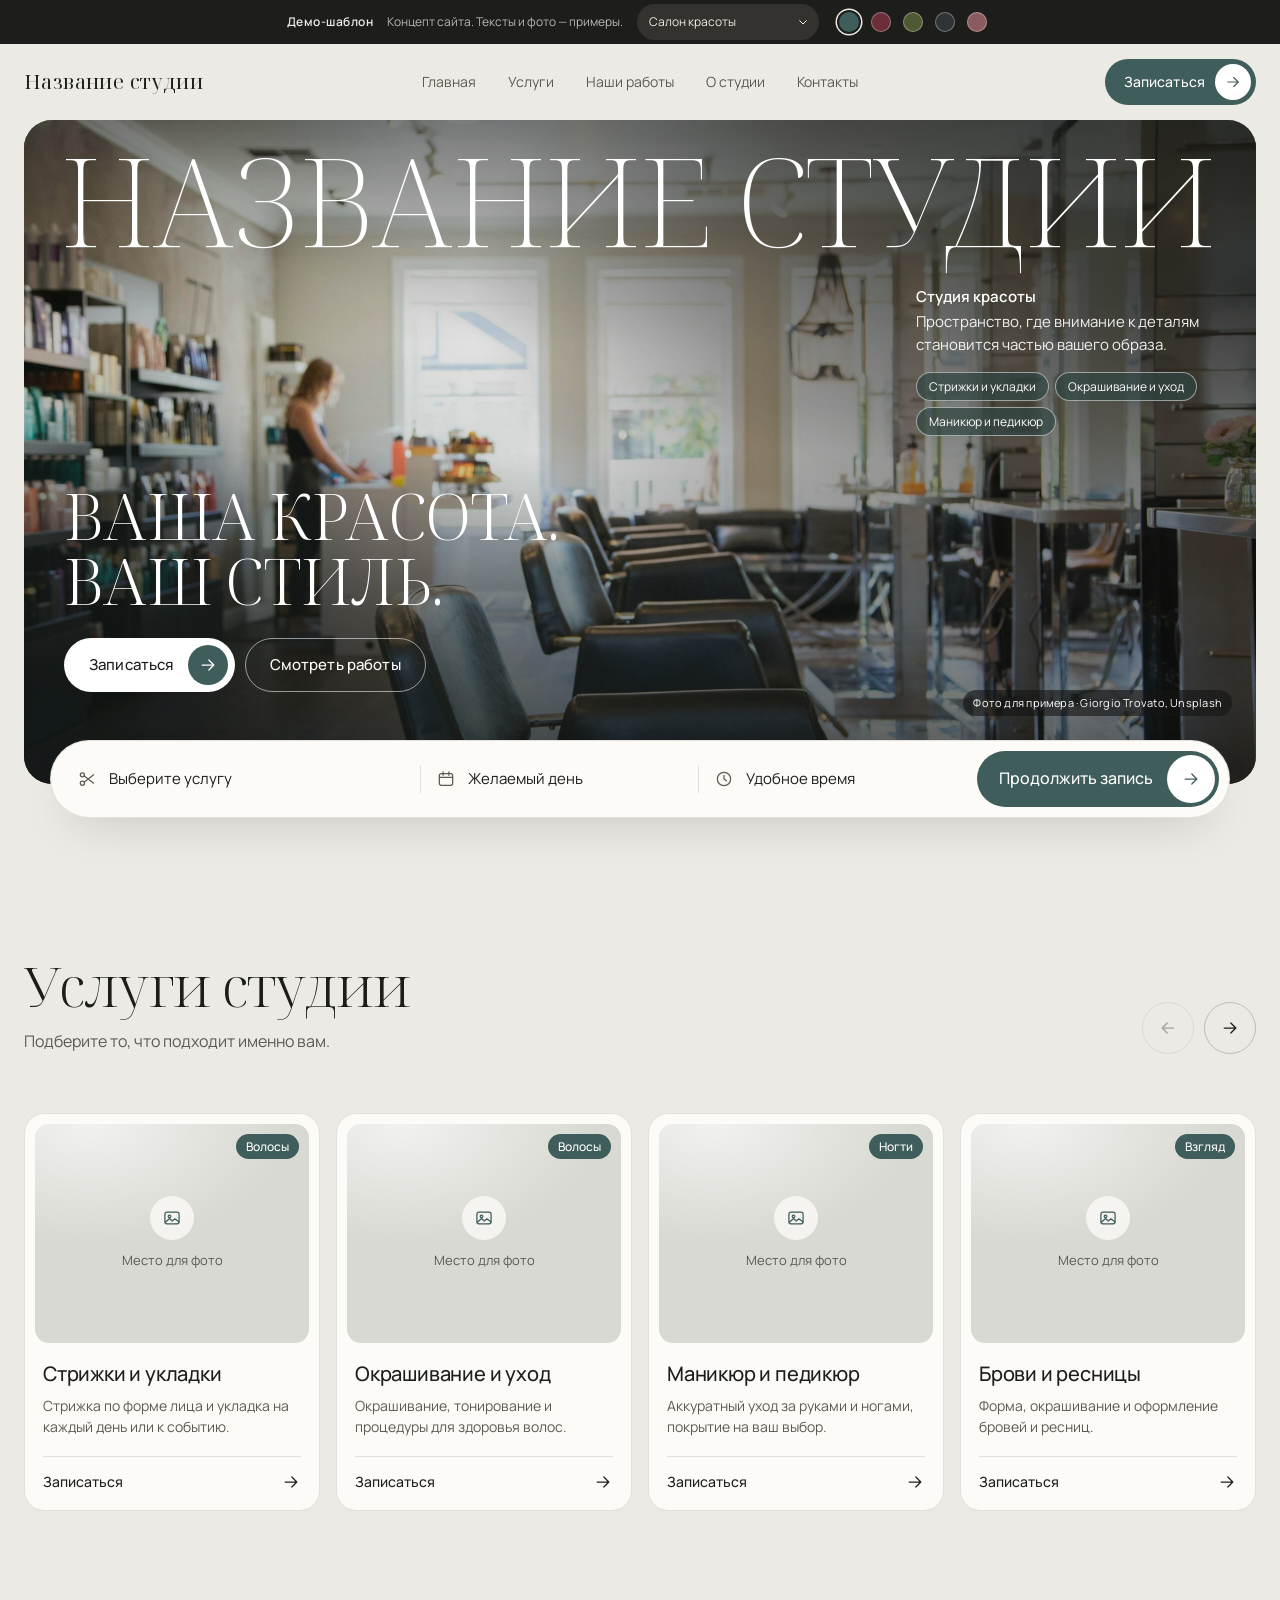
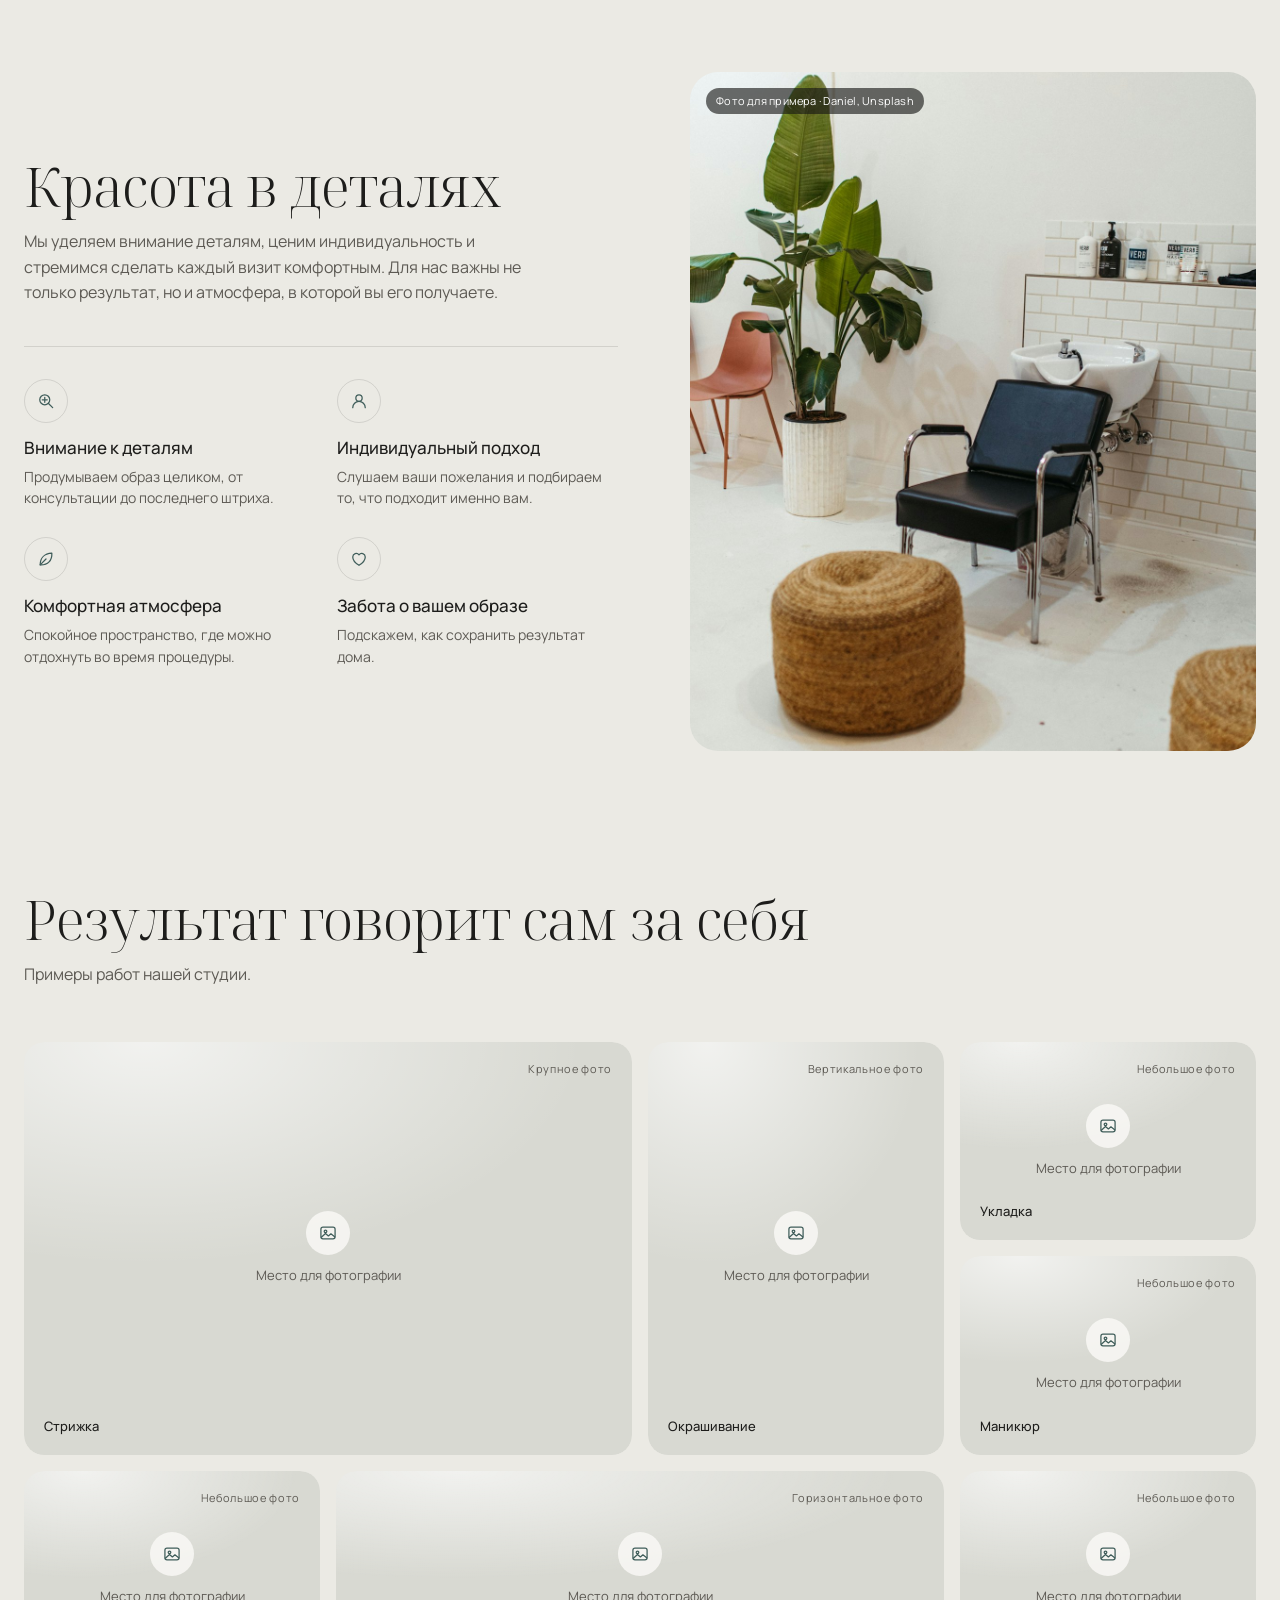
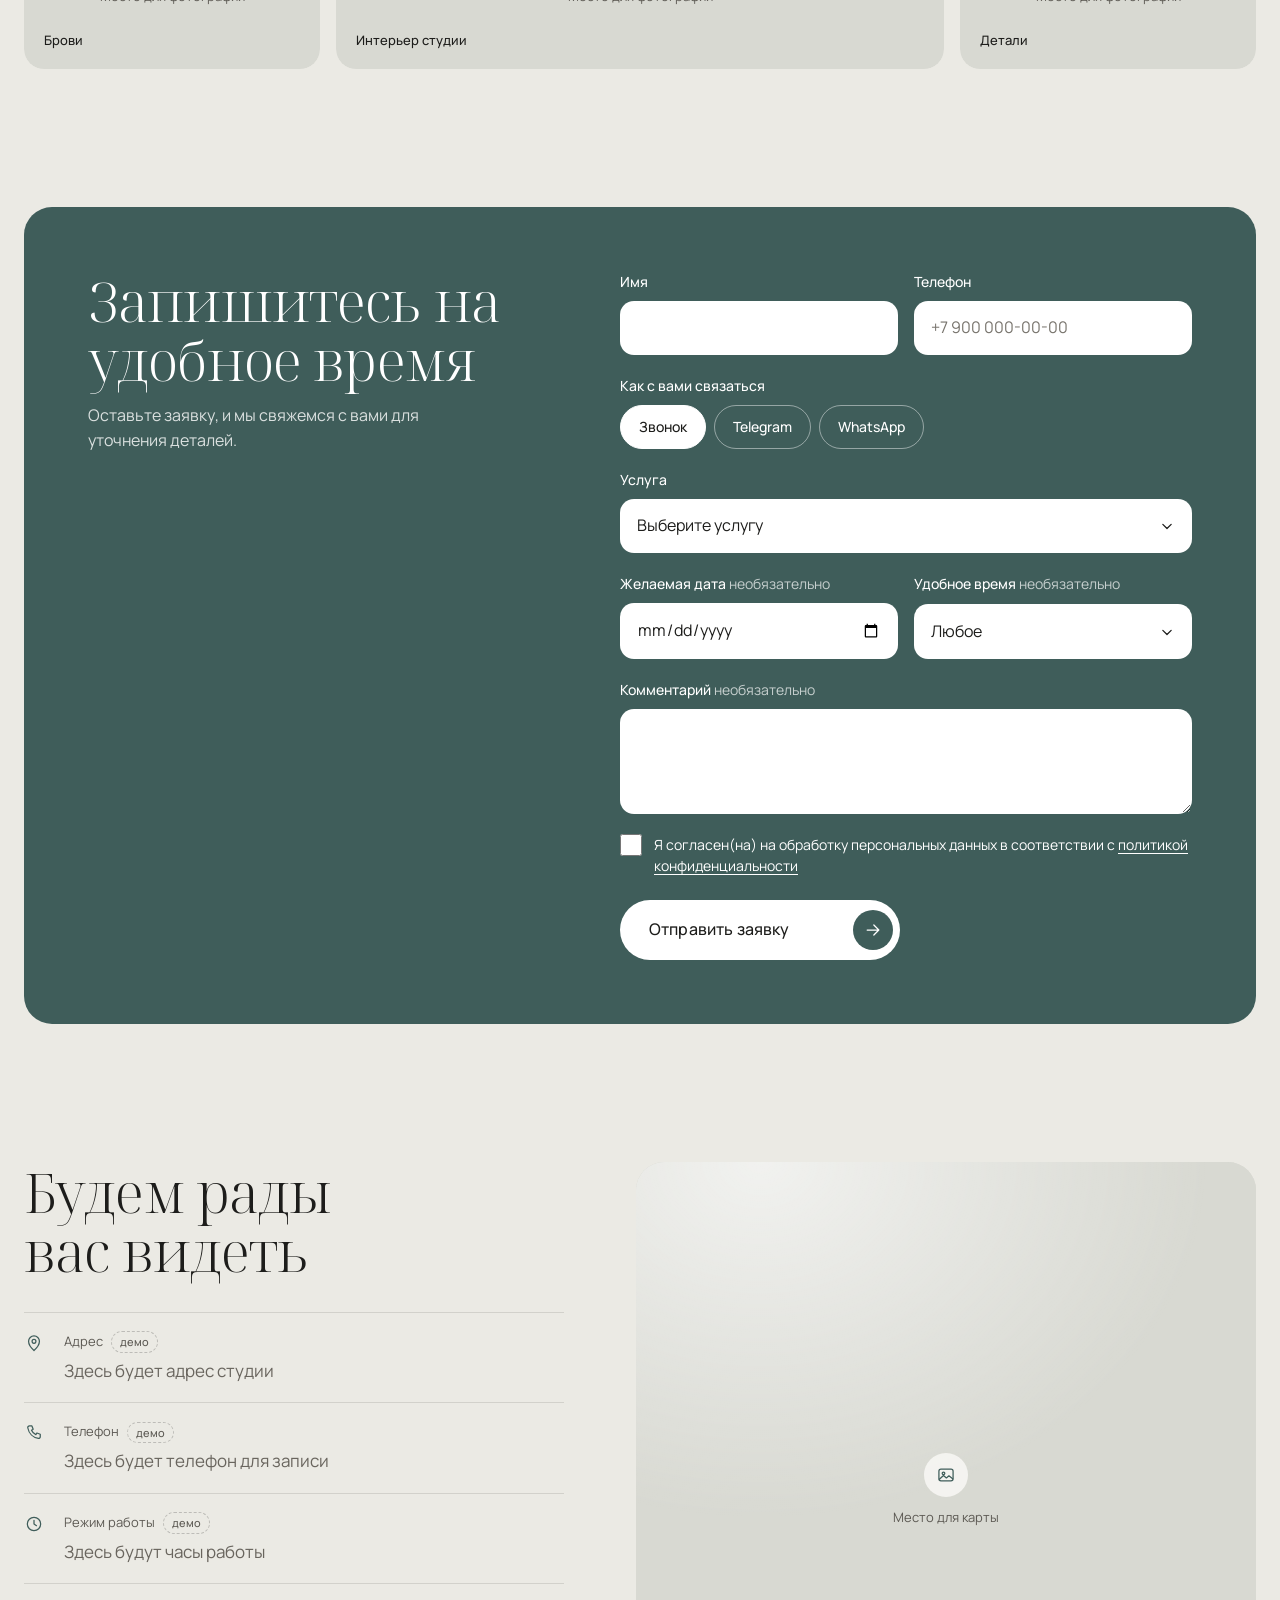
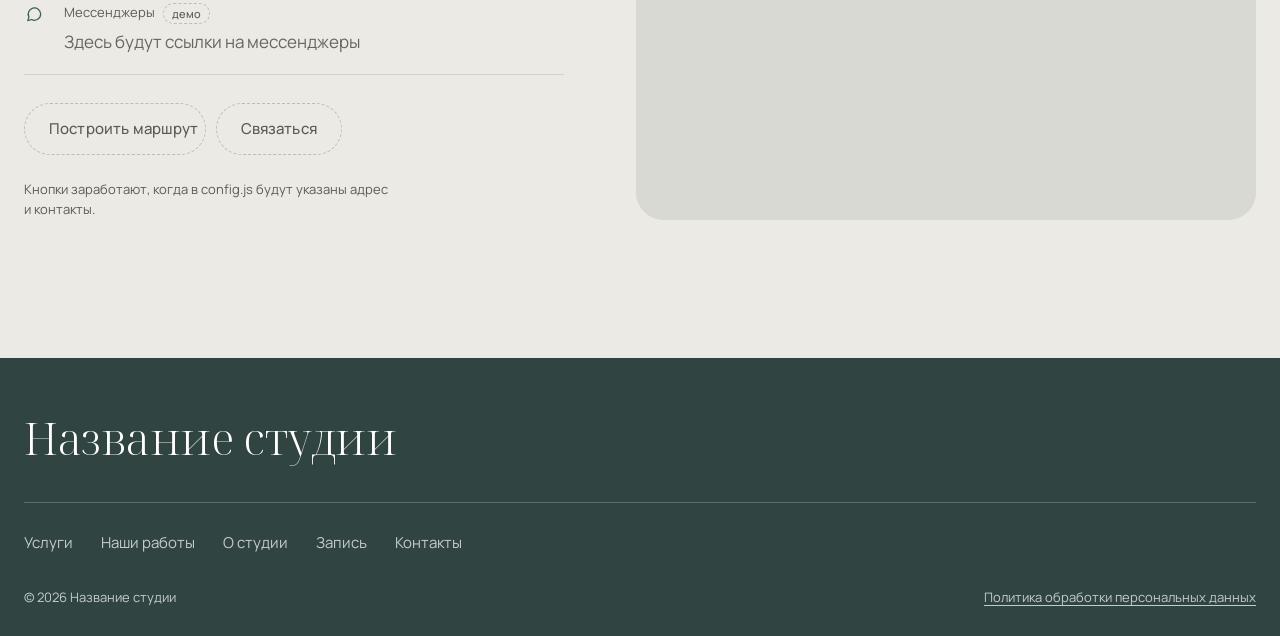
==== index.html @ 96159d7a "Remove the scroll hint icon from the hero Co-Authored-By: Claude Opus 5.5 <noreply@anthropic.com>" ====
<!doctype html>
<html lang="ru">
<head>
  <meta charset="utf-8">
  <meta name="viewport" content="width=device-width, initial-scale=1">
  <title>Название студии — студия красоты</title>
  <meta name="description" content="Студия красоты: стрижки, окрашивание, маникюр, брови и ресницы. Оставьте заявку на удобное время.">
  <meta name="theme-color" content="#f5f2ec">
  <meta property="og:type" content="website">
  <meta property="og:title" content="Название студии — студия красоты">
  <meta property="og:description" content="Пространство, где внимание к деталям становится частью вашего образа.">
  <meta property="og:image" content="https://gazizovsabir-cyber.github.io/salon-demo/assets/img/og.jpg">
  <link rel="icon" href="favicon.svg" type="image/svg+xml">
  <link rel="preload" href="assets/fonts/noto-serif-display-cyrillic.woff2" as="font" type="font/woff2" crossorigin>
  <link rel="preload" href="assets/fonts/manrope-cyrillic.woff2" as="font" type="font/woff2" crossorigin>
  <!-- ?v= — номер версии файлов. При каждом обновлении сайта меняйте его во всех ссылках, чтобы браузеры посетителей сразу взяли новые стили и скрипты. -->
  <link rel="stylesheet" href="assets/css/fonts.css?v=20261025-3">
  <link rel="stylesheet" href="assets/css/styles.css?v=20261025-3">
  <script>document.documentElement.classList.add("js", "is-booting");</script>
</head>
<body>
  <svg class="sprite" aria-hidden="true" focusable="false">
    <symbol id="i-arrow" viewBox="0 0 24 24"><path d="M5 12h14M13 6l6 6-6 6"/></symbol>
    <symbol id="i-arrow-left" viewBox="0 0 24 24"><path d="M19 12H5M11 6l-6 6 6 6"/></symbol>
    <symbol id="i-menu" viewBox="0 0 24 24"><path d="M5 9h14M5 15h14"/></symbol>
    <symbol id="i-close" viewBox="0 0 24 24"><path d="M6 6l12 12M18 6L6 18"/></symbol>
    <symbol id="i-image" viewBox="0 0 24 24"><rect x="3.5" y="5" width="17" height="14" rx="2.5"/><circle cx="9" cy="10" r="1.6"/><path d="M4 17l5-4.5 3.5 3 3-2.5L20 16.5"/></symbol>
    <symbol id="i-scissors" viewBox="0 0 24 24"><circle cx="6.5" cy="7" r="2.5"/><circle cx="6.5" cy="17" r="2.5"/><path d="M8.7 8.3L20 17M8.7 15.7L20 7"/></symbol>
    <symbol id="i-calendar" viewBox="0 0 24 24"><rect x="4" y="5.5" width="16" height="14" rx="2.5"/><path d="M4 10h16M8.5 3.5v4M15.5 3.5v4"/></symbol>
    <symbol id="i-clock" viewBox="0 0 24 24"><circle cx="12" cy="12" r="8"/><path d="M12 7.5V12l3 2"/></symbol>
    <symbol id="i-pin" viewBox="0 0 24 24"><path d="M12 21s-6.5-5.6-6.5-11a6.5 6.5 0 0113 0C18.5 15.4 12 21 12 21z"/><circle cx="12" cy="10" r="2.3"/></symbol>
    <symbol id="i-phone" viewBox="0 0 24 24"><path d="M6.5 3.5h3l1.5 4-2 1.3a10 10 0 005.2 5.2l1.3-2 4 1.5v3a2 2 0 01-2.2 2A16 16 0 014.5 5.7a2 2 0 012-2.2z"/></symbol>
    <symbol id="i-chat" viewBox="0 0 24 24"><path d="M20 12a7.5 7.5 0 01-11 6.6L4.5 20l1.4-4.3A7.5 7.5 0 1120 12z"/></symbol>
    <symbol id="i-detail" viewBox="0 0 24 24"><circle cx="10.5" cy="10.5" r="6"/><path d="M15 15l5 5M10.5 7.5v6M7.5 10.5h6"/></symbol>
    <symbol id="i-person" viewBox="0 0 24 24"><circle cx="12" cy="8.5" r="3.8"/><path d="M4.5 20a7.5 7.5 0 0115 0"/></symbol>
    <symbol id="i-leaf" viewBox="0 0 24 24"><path d="M5 19c0-8 5-13.5 14-14 .5 9-5 14-13 14z"/><path d="M5 19l7-7"/></symbol>
    <symbol id="i-heart" viewBox="0 0 24 24"><path d="M12 19.5s-7.5-4.6-7.5-10A4.2 4.2 0 0112 7a4.2 4.2 0 017.5 2.5c0 5.4-7.5 10-7.5 10z"/></symbol>
  </svg>

  <a class="skip-link" href="#main">Перейти к содержанию</a>

  <div class="demo-bar" data-demo-bar hidden>
    <span class="demo-bar__badge">Демо-шаблон</span>
    <span class="demo-bar__text">Концепт сайта. Тексты и фото — примеры.</span>
    <label class="demo-bar__type">
      <span class="visually-hidden">Тип бизнеса</span>
      <select data-type-switch></select>
    </label>
    <fieldset class="demo-bar__colors" data-accent-switch>
      <legend class="visually-hidden">Цвет акцента</legend>
    </fieldset>
  </div>

  <header class="site-header" data-header>
    <div class="site-header__inner">
      <a class="logo" href="#top" data-brand-logo>
        <span data-c="brand.name">Название студии</span>
      </a>
      <nav class="nav" aria-label="Основное меню">
        <ul class="nav__list">
          <li><a href="#top">Главная</a></li>
          <li data-section-link="services"><a href="#services">Услуги</a></li>
          <li data-section-link="gallery"><a href="#gallery">Наши работы</a></li>
          <li data-section-link="about"><a href="#about">О студии</a></li>
          <li data-section-link="contacts"><a href="#contacts">Контакты</a></li>
        </ul>
      </nav>
      <a class="btn btn--dark btn--sm site-header__cta" href="#booking" data-book>
        Записаться
        <span class="btn__chip"><svg class="icon"><use href="#i-arrow"/></svg></span>
      </a>
      <button class="menu-toggle" type="button" aria-expanded="false" aria-controls="mobile-menu" data-menu-toggle>
        <span class="visually-hidden">Открыть меню</span>
        <svg class="icon"><use href="#i-menu"/></svg>
      </button>
    </div>
    <div class="mobile-menu" id="mobile-menu" hidden data-menu>
      <ul class="mobile-menu__list">
        <li><a href="#top">Главная</a></li>
        <li data-section-link="services"><a href="#services">Услуги</a></li>
        <li data-section-link="gallery"><a href="#gallery">Наши работы</a></li>
        <li data-section-link="about"><a href="#about">О студии</a></li>
        <li data-section-link="contacts"><a href="#contacts">Контакты</a></li>
      </ul>
      <a class="btn btn--dark btn--block" href="#booking" data-book>
        Записаться
        <span class="btn__chip"><svg class="icon"><use href="#i-arrow"/></svg></span>
      </a>
    </div>
  </header>

  <main id="main">
    <section class="hero" id="top" aria-labelledby="hero-title">
      <div class="hero__card">
        <picture>
          <source media="(max-width: 719px)" srcset="assets/img/hero-mobile.jpg" data-img-mobile="hero.image">
          <img class="hero__img" data-img="hero.image" src="assets/img/hero.jpg" alt="Зал салона: чёрные кожаные кресла мастеров, зеркала и деревянный пол, у стойки администратор" fetchpriority="high">
        </picture>
        <div class="hero__shade" aria-hidden="true"></div>

        <p class="hero__wordmark" aria-hidden="true" data-fit data-c="brand.name">Название студии</p>

        <div class="hero__aside">
          <p class="hero__label" data-c="hero.label">Студия красоты</p>
          <p class="hero__subtitle" data-c="hero.subtitle">Пространство, где внимание к деталям становится частью вашего образа.</p>
          <ul class="hero__tags" data-hero-tags></ul>
        </div>

        <div class="hero__main">
          <h1 class="hero__title" id="hero-title" data-c="hero.title">Ваша красота.<br>Ваш стиль.</h1>
          <div class="hero__actions">
            <a class="btn btn--light" href="#booking" data-book>
              Записаться
              <span class="btn__chip"><svg class="icon"><use href="#i-arrow"/></svg></span>
            </a>
            <a class="btn btn--ghost" href="#gallery" data-section-link="gallery">Смотреть работы</a>
          </div>
        </div>

        <a class="photo-credit" data-credit="hero.image" href="https://unsplash.com/photos/OKXwmdbdXkk" target="_blank" rel="noopener">Фото для примера</a>
      </div>

      <form class="quickbook" id="quickbook" data-quickbook data-section-link="booking" novalidate>
        <label class="quickbook__field">
          <svg class="icon"><use href="#i-scissors"/></svg>
          <span class="visually-hidden">Услуга</span>
          <select name="service" data-service-select>
            <option value="">Выберите услугу</option>
          </select>
        </label>
        <label class="quickbook__field">
          <svg class="icon"><use href="#i-calendar"/></svg>
          <span class="visually-hidden">Желаемая дата</span>
          <input type="date" name="date" data-min-today aria-describedby="qb-date-hint">
          <span class="quickbook__hint" id="qb-date-hint">Желаемый день</span>
        </label>
        <label class="quickbook__field">
          <svg class="icon"><use href="#i-clock"/></svg>
          <span class="visually-hidden">Удобное время</span>
          <select name="time">
            <option value="">Удобное время</option>
            <option>Утро</option>
            <option>День</option>
            <option>Вечер</option>
          </select>
        </label>
        <button class="quickbook__submit" type="submit">
          <span class="quickbook__submit-text">Продолжить запись</span>
          <span class="btn__chip btn__chip--lg"><svg class="icon"><use href="#i-arrow"/></svg></span>
        </button>
      </form>
    </section>

    <section class="section services" id="services" data-section="services" aria-labelledby="services-title">
      <div class="container">
        <div class="section-head">
          <div>
            <h2 class="section-title" id="services-title">Услуги студии</h2>
            <p class="section-lead">Подберите то, что подходит именно вам.</p>
          </div>
          <div class="carousel-nav" data-carousel-nav>
            <button class="round-btn" type="button" data-carousel-prev aria-label="Предыдущие услуги"><svg class="icon"><use href="#i-arrow-left"/></svg></button>
            <button class="round-btn" type="button" data-carousel-next aria-label="Следующие услуги"><svg class="icon"><use href="#i-arrow"/></svg></button>
          </div>
        </div>
      </div>
      <div class="services__viewport">
        <ul class="services__track" data-services tabindex="-1"></ul>
      </div>
    </section>

    <section class="section about" id="about" data-section="about" aria-labelledby="about-title">
      <div class="container about__grid">
        <div class="about__text reveal">
          <h2 class="section-title" id="about-title" data-c="about.title">Красота в деталях</h2>
          <p class="section-lead about__lead" data-c="about.text">Мы уделяем внимание деталям, ценим индивидуальность и стремимся сделать каждый визит комфортным. Для нас важны не только результат, но и атмосфера, в которой вы его получаете.</p>
          <ul class="features" data-advantages></ul>
        </div>
        <figure class="about__media reveal">
          <img data-img="about.image" src="assets/img/about.jpg" alt="Кресло у мойки для волос, растения и белая плитка" loading="lazy">
          <a class="photo-credit photo-credit--dark" data-credit="about.image" href="https://unsplash.com/photos/Ui6DZ9A1eXU" target="_blank" rel="noopener">Фото для примера</a>
        </figure>
      </div>
    </section>

    <section class="section gallery" id="gallery" data-section="gallery" aria-labelledby="gallery-title">
      <div class="container">
        <div class="section-head">
          <div>
            <h2 class="section-title" id="gallery-title">Результат говорит сам за себя</h2>
            <p class="section-lead">Примеры работ нашей студии.</p>
          </div>
        </div>
        <ul class="gallery__grid" data-gallery></ul>
      </div>
    </section>

    <section class="section booking" id="booking" data-section="booking" aria-labelledby="booking-title">
      <div class="container">
        <div class="booking__card">
          <div class="booking__intro">
            <h2 class="section-title" id="booking-title">Запишитесь на удобное время</h2>
            <p class="booking__lead">Оставьте заявку, и мы свяжемся с вами для уточнения деталей.</p>
            <div class="booking__alt" data-booking-alt></div>
          </div>

          <form class="form" data-booking-form novalidate>
            <div class="form__grid">
              <div class="field">
                <label for="f-name">Имя</label>
                <input id="f-name" name="name" type="text" autocomplete="name" required maxlength="60" aria-describedby="f-name-err">
                <p class="field__error" id="f-name-err"></p>
              </div>
              <div class="field">
                <label for="f-phone">Телефон</label>
                <input id="f-phone" name="phone" type="tel" inputmode="tel" autocomplete="tel" placeholder="+7 900 000-00-00" required maxlength="22" aria-describedby="f-phone-err">
                <p class="field__error" id="f-phone-err"></p>
              </div>
              <fieldset class="field field--wide">
                <legend>Как с вами связаться</legend>
                <div class="chips">
                  <label class="chip"><input type="radio" name="contactMethod" value="Звонок" checked><span>Звонок</span></label>
                  <label class="chip"><input type="radio" name="contactMethod" value="Telegram"><span>Telegram</span></label>
                  <label class="chip"><input type="radio" name="contactMethod" value="WhatsApp"><span>WhatsApp</span></label>
                </div>
              </fieldset>
              <div class="field field--wide">
                <label for="f-service">Услуга</label>
                <select id="f-service" name="service" required data-service-select aria-describedby="f-service-err">
                  <option value="">Выберите услугу</option>
                </select>
                <p class="field__error" id="f-service-err"></p>
              </div>
              <div class="field">
                <label for="f-date">Желаемая дата <span class="field__opt">необязательно</span></label>
                <input id="f-date" name="date" type="date" data-min-today>
              </div>
              <div class="field">
                <label for="f-time">Удобное время <span class="field__opt">необязательно</span></label>
                <select id="f-time" name="time">
                  <option value="">Любое</option>
                  <option>Утро</option>
                  <option>День</option>
                  <option>Вечер</option>
                </select>
              </div>
              <div class="field field--wide">
                <label for="f-comment">Комментарий <span class="field__opt">необязательно</span></label>
                <textarea id="f-comment" name="comment" rows="3" maxlength="500"></textarea>
              </div>
              <div class="field field--wide hp" aria-hidden="true">
                <label for="f-website">Не заполняйте это поле</label>
                <input id="f-website" name="website" type="text" tabindex="-1" autocomplete="off">
              </div>
              <div class="field field--wide">
                <label class="consent">
                  <input type="checkbox" name="consent" required aria-describedby="f-consent-err">
                  <span>Я согласен(на) на обработку персональных данных в соответствии с <a href="privacy.html" target="_blank" rel="noopener" data-privacy-link>политикой конфиденциальности</a></span>
                </label>
                <p class="field__error" id="f-consent-err"></p>
              </div>
            </div>

            <button class="btn btn--light btn--submit" type="submit" data-submit>
              <span data-submit-text>Отправить заявку</span>
              <span class="btn__chip"><svg class="icon"><use href="#i-arrow"/></svg></span>
            </button>
            <div class="form__status" role="status" aria-live="polite" data-form-status></div>
          </form>
        </div>
      </div>
    </section>

    <section class="section contacts" id="contacts" data-section="contacts" aria-labelledby="contacts-title">
      <div class="container contacts__grid">
        <div class="contacts__info reveal">
          <h2 class="section-title" id="contacts-title">Будем рады вас видеть</h2>
          <dl class="contact-list" data-contact-list></dl>
          <div class="contacts__actions" data-contact-actions></div>
        </div>
        <div class="contacts__map reveal" data-map></div>
      </div>
    </section>
  </main>

  <footer class="site-footer">
    <div class="container">
      <p class="footer__wordmark" data-c="brand.name">Название студии</p>
      <div class="footer__row">
        <nav aria-label="Разделы сайта">
          <ul class="footer__links">
            <li data-section-link="services"><a href="#services">Услуги</a></li>
            <li data-section-link="gallery"><a href="#gallery">Наши работы</a></li>
            <li data-section-link="about"><a href="#about">О студии</a></li>
            <li data-section-link="booking"><a href="#booking">Запись</a></li>
            <li data-section-link="contacts"><a href="#contacts">Контакты</a></li>
          </ul>
        </nav>
        <div class="footer__contacts" data-footer-contacts></div>
      </div>
      <div class="footer__bottom">
        <p>© <span data-year></span> <span data-c="brand.name">Название студии</span></p>
        <a href="privacy.html" data-privacy-link>Политика обработки персональных данных</a>
      </div>
    </div>
  </footer>

  <dialog class="lightbox" data-lightbox aria-label="Просмотр фотографии">
    <div class="lightbox__frame" data-lightbox-frame></div>
    <button class="round-btn lightbox__close" type="button" data-lightbox-close aria-label="Закрыть просмотр"><svg class="icon"><use href="#i-close"/></svg></button>
  </dialog>

  <script src="assets/js/config.js?v=20261025-3"></script>
  <script src="assets/js/presets.js?v=20261025-3"></script>
  <script src="assets/js/main.js?v=20261025-3"></script>
</body>
</html>
---- assets/css/fonts.css ----
/* Шрифты хранятся в папке сайта, чтобы не зависеть от Google Fonts.
   Manrope и Noto Serif Display распространяются по лицензии SIL Open Font License 1.1. */

/* cyrillic-ext */
@font-face {
  font-family: "Manrope";
  font-style: normal;
  font-weight: 400 600;
  font-display: swap;
  src: url("../fonts/manrope-cyrillic-ext.woff2") format("woff2");
  unicode-range: U+0460-052F, U+1C80-1C8A, U+20B4, U+2DE0-2DFF, U+A640-A69F, U+FE2E-FE2F;
}

/* cyrillic */
@font-face {
  font-family: "Manrope";
  font-style: normal;
  font-weight: 400 600;
  font-display: swap;
  src: url("../fonts/manrope-cyrillic.woff2") format("woff2");
  unicode-range: U+0301, U+0400-045F, U+0490-0491, U+04B0-04B1, U+2116;
}

/* latin */
@font-face {
  font-family: "Manrope";
  font-style: normal;
  font-weight: 400 600;
  font-display: swap;
  src: url("../fonts/manrope-latin.woff2") format("woff2");
  unicode-range: U+0000-00FF, U+0131, U+0152-0153, U+02BB-02BC, U+02C6, U+02DA, U+02DC, U+0304, U+0308, U+0329, U+2000-206F, U+20AC, U+2122, U+2191, U+2193, U+2212, U+2215, U+FEFF, U+FFFD;
}

/* cyrillic */
@font-face {
  font-family: "Noto Serif Display";
  font-style: normal;
  font-weight: 200 400;
  font-display: swap;
  src: url("../fonts/noto-serif-display-cyrillic.woff2") format("woff2");
  unicode-range: U+0301, U+0400-045F, U+0490-0491, U+04B0-04B1, U+2116;
}

/* latin */
@font-face {
  font-family: "Noto Serif Display";
  font-style: normal;
  font-weight: 200 400;
  font-display: swap;
  src: url("../fonts/noto-serif-display-latin.woff2") format("woff2");
  unicode-range: U+0000-00FF, U+0131, U+0152-0153, U+02BB-02BC, U+02C6, U+02DA, U+02DC, U+0304, U+0308, U+0329, U+2000-206F, U+20AC, U+2122, U+2191, U+2193, U+2212, U+2215, U+FEFF, U+FFFD;
}
---- assets/css/styles.css ----
/* ---------- Tokens ---------- */
:root {
  --accent: #3f5d5a; /* перезаписывается из config.js */
  --accent-ink: #ffffff;

  --bg: color-mix(in oklab, var(--accent) 5%, #f5f2ec);
  --surface: #fcfbf8;
  --frame: color-mix(in oklab, var(--accent) 12%, #efebe4);
  --accent-deep: color-mix(in oklab, var(--accent) 72%, #0d0d0c);
  --ink: #1d1d1b;
  --ink-2: #5d5a54;
  --ink-3: #69655e;
  --line: rgba(29, 29, 27, 0.12);
  --line-strong: rgba(29, 29, 27, 0.22);

  --serif: "Noto Serif Display", "Times New Roman", serif;
  --sans: "Manrope", system-ui, -apple-system, "Segoe UI", sans-serif;

  --radius-lg: 28px;
  --radius-md: 20px;
  --radius-sm: 14px;

  --gutter: 16px;
  --container: 1320px;
  --header-h: 68px;
  --section-gap: clamp(88px, 7vw + 48px, 160px);

  --ease-out: cubic-bezier(0.16, 1, 0.3, 1);
  --shadow-soft: 0 18px 50px -24px rgba(29, 29, 27, 0.28);
}

@media (min-width: 720px) {
  :root { --gutter: 24px; --header-h: 76px; }
}

/* ---------- Base ---------- */
*, *::before, *::after { box-sizing: border-box; }

html {
  scroll-behavior: smooth;
  scroll-padding-top: calc(var(--header-h) + 12px);
  -webkit-text-size-adjust: 100%;
}

body {
  margin: 0;
  background: var(--bg);
  color: var(--ink);
  font-family: var(--sans);
  font-size: 1rem;
  line-height: 1.6;
  -webkit-font-smoothing: antialiased;
  overflow-x: hidden;
}

img { display: block; max-width: 100%; }
a { color: inherit; text-underline-offset: 0.2em; text-decoration-thickness: 1px; }
button, input, select, textarea { font: inherit; color: inherit; }
ul { margin: 0; padding: 0; list-style: none; }
h1, h2, h3, p, figure, dl, dd { margin: 0; }

::selection { background: var(--accent); color: var(--accent-ink); }

:focus-visible {
  outline: 2px solid var(--accent);
  outline-offset: 3px;
  border-radius: 6px;
}

html { scrollbar-color: var(--ink-3) var(--bg); }

.sprite { display: none; }

.icon {
  width: 20px;
  height: 20px;
  flex: none;
  fill: none;
  stroke: currentColor;
  stroke-width: 1.5;
  stroke-linecap: round;
  stroke-linejoin: round;
}

.visually-hidden {
  position: absolute !important;
  width: 1px; height: 1px;
  overflow: hidden;
  clip: rect(0 0 0 0);
  white-space: nowrap;
}

.skip-link {
  position: absolute;
  left: 12px;
  top: -60px;
  z-index: 100;
  padding: 10px 16px;
  background: var(--ink);
  color: var(--bg);
  border-radius: 999px;
  text-decoration: none;
}
.skip-link:focus { top: 12px; }

.container {
  width: min(100% - var(--gutter) * 2, var(--container));
  margin-inline: auto;
}

[hidden] { display: none !important; }

/* Пока страница настраивается (цвет и тексты из config.js и ссылки), цвета меняются без плавного перехода. */
.is-booting *, .is-booting *::before, .is-booting *::after { transition: none !important; }

/* ---------- Buttons ---------- */
.btn {
  display: inline-flex;
  align-items: center;
  justify-content: center;
  gap: 14px;
  min-height: 52px;
  padding: 6px 6px 6px 24px;
  border: 1px solid transparent;
  border-radius: 999px;
  font-size: 0.9375rem;
  font-weight: 500;
  letter-spacing: 0.01em;
  text-decoration: none;
  cursor: pointer;
  transition: background-color 0.3s var(--ease-out), color 0.3s var(--ease-out), border-color 0.3s var(--ease-out);
}

.btn__chip {
  display: grid;
  place-items: center;
  width: 40px;
  height: 40px;
  border-radius: 50%;
  transition: transform 0.45s var(--ease-out);
}
.btn__chip--lg { width: 48px; height: 48px; }
.btn:hover .btn__chip, .quickbook__submit:hover .btn__chip { transform: translateX(3px) rotate(-45deg); }

.btn--dark { background: var(--accent); color: var(--accent-ink); }
.btn--dark .btn__chip { background: var(--accent-ink); color: var(--accent); }
.btn--dark:hover { background: var(--accent-deep); }

.btn--light { background: #fff; color: var(--ink); }
.btn--light .btn__chip { background: var(--accent); color: var(--accent-ink); }
.btn--light:hover { background: var(--bg); }

.btn--ghost {
  padding: 6px 24px;
  color: #fff;
  border-color: rgba(255, 255, 255, 0.55);
}
.btn--ghost:hover { background: rgba(255, 255, 255, 0.14); border-color: #fff; }

.btn--sm { min-height: 44px; padding: 4px 4px 4px 18px; font-size: 0.875rem; gap: 10px; }
.btn--sm .btn__chip { width: 36px; height: 36px; }
.btn--sm .icon { width: 18px; height: 18px; }
.btn--block { width: 100%; justify-content: space-between; }

.round-btn {
  display: grid;
  place-items: center;
  width: 52px;
  height: 52px;
  border: 1px solid var(--line-strong);
  border-radius: 50%;
  background: transparent;
  color: var(--ink);
  cursor: pointer;
  transition: background-color 0.3s var(--ease-out), color 0.3s var(--ease-out), opacity 0.3s;
}
.round-btn:hover:not(:disabled) { background: var(--ink); color: var(--bg); border-color: var(--ink); }
.round-btn:disabled { opacity: 0.35; cursor: default; }

/* ---------- Header ---------- */
.site-header {
  position: sticky;
  top: 0;
  z-index: 50;
  background: var(--bg);
  transition: box-shadow 0.3s;
}
.site-header.is-scrolled { box-shadow: 0 1px 0 var(--line); }

.site-header__inner {
  display: flex;
  align-items: center;
  gap: 24px;
  height: var(--header-h);
  padding-inline: var(--gutter);
  max-width: 1680px;
  margin-inline: auto;
}

.logo {
  display: inline-flex;
  align-items: center;
  font-family: var(--serif);
  font-weight: 400;
  font-size: 1.25rem;
  letter-spacing: 0.02em;
  text-decoration: none;
  white-space: nowrap;
  margin-right: auto;
}
.logo img { height: 36px; width: auto; }

.nav { display: none; }
.nav__list { display: flex; gap: 32px; }
.nav__list a {
  font-size: 0.875rem;
  text-decoration: none;
  color: var(--ink-2);
  transition: color 0.2s;
}
.nav__list a:hover { color: var(--ink); }

.site-header__cta { display: none; }

.menu-toggle {
  display: grid;
  place-items: center;
  width: 44px;
  height: 44px;
  border: 0;
  border-radius: 50%;
  background: var(--accent);
  color: var(--accent-ink);
  cursor: pointer;
}

.mobile-menu {
  position: fixed;
  inset: var(--menu-top, var(--header-h)) 0 0 0;
  padding: 24px var(--gutter) calc(24px + env(safe-area-inset-bottom));
  background: var(--bg);
  display: flex;
  flex-direction: column;
  justify-content: space-between;
  overflow-y: auto;
}
.mobile-menu__list li { border-bottom: 1px solid var(--line); }
.mobile-menu__list a {
  display: block;
  padding: 16px 0;
  font-family: var(--serif);
  font-weight: 300;
  font-size: 2rem;
  line-height: 1.2;
  text-decoration: none;
}
.js .mobile-menu:not([hidden]) { animation: menu-in 0.45s var(--ease-out); }
@keyframes menu-in { from { opacity: 0; transform: translateY(-8px); } }

@media (min-width: 1024px) {
  .site-header__inner { display: grid; grid-template-columns: 1fr auto 1fr; }
  .logo { justify-self: start; margin-right: 0; }
  .nav { display: block; }
  .site-header__cta { display: inline-flex; justify-self: end; }
  .menu-toggle, .mobile-menu { display: none !important; }
}

/* ---------- Hero ---------- */
.hero { padding: 0 8px; }

.hero__card {
  position: relative;
  isolation: isolate;
  overflow: hidden;
  display: grid;
  grid-template-rows: auto 1fr auto;
  min-height: max(560px, calc(100svh - var(--header-h) - var(--demo-h, 0px) - 64px));
  max-width: 1680px;
  margin-inline: auto;
  border-radius: var(--radius-lg);
  color: #fff;
  background: #6f6b66;
}

/* Обёртка фото вынесена из сетки карточки, иначе она занимает строку и сдвигает название. */
.hero picture { position: absolute; inset: 0; z-index: -2; }

.hero__img {
  position: absolute;
  inset: 0;
  z-index: -2;
  width: 100%;
  height: 100%;
  object-fit: cover;
  object-position: 50% 40%;
}

.hero__shade {
  position: absolute;
  inset: 0;
  z-index: -1;
  background:
    radial-gradient(80% 75% at 100% 26%, rgba(22, 22, 20, 0.78), rgba(22, 22, 20, 0.35) 55%, transparent 80%),
    radial-gradient(70% 60% at 0% 85%, rgba(22, 22, 20, 0.55), transparent 72%),
    linear-gradient(180deg, rgba(22, 22, 20, 0.5) 0%, rgba(22, 22, 20, 0.12) 34%, rgba(22, 22, 20, 0.08) 50%, rgba(22, 22, 20, 0.66) 100%);
}
/* Лёгкий тон акцента поверх фото: снимок «окрашивается» в цвет студии. */
.hero__shade::after {
  content: "";
  position: absolute;
  inset: 0;
  background: linear-gradient(200deg, color-mix(in oklab, var(--accent-deep) 35%, transparent) 0%, transparent 45%, color-mix(in oklab, var(--accent-deep) 62%, transparent) 100%);
  mix-blend-mode: multiply;
}

.hero__wordmark {
  padding: 18px 16px 0;
  font-family: var(--serif);
  font-weight: 200;
  font-size: 15vw;
  line-height: 0.88;
  letter-spacing: -0.02em;
  text-transform: uppercase;
  white-space: nowrap;
}
.hero__wordmark .w { display: block; }

.hero__aside {
  align-self: start;
  padding: 20px 16px 0;
  max-width: 340px;
}
.hero__label {
  font-size: 0.9375rem;
  font-weight: 600;
}
.hero__subtitle {
  margin-top: 2px;
  font-size: 0.9375rem;
  line-height: 1.5;
  color: rgba(255, 255, 255, 0.92);
}
.hero__tags {
  display: none;
  flex-wrap: wrap;
  gap: 6px;
  margin-top: 16px;
}
.hero__tags li {
  padding: 4px 12px;
  background: color-mix(in oklab, var(--accent-deep) 70%, transparent);
  border: 1px solid rgba(255, 255, 255, 0.5);
  border-radius: 999px;
  font-size: 0.75rem;
}

.hero__main { padding: 0 16px 24px; }
.hero__title {
  font-family: var(--serif);
  font-weight: 300;
  font-size: clamp(2.1rem, 1.3rem + 3.4vw, 4.5rem);
  line-height: 1.02;
  letter-spacing: -0.01em;
  text-transform: uppercase;
  text-wrap: balance;
}
.hero__actions {
  display: flex;
  flex-wrap: wrap;
  gap: 10px;
  margin-top: 24px;
}

.photo-credit {
  position: absolute;
  top: 14px;
  right: 14px;
  padding: 4px 10px;
  border-radius: 999px;
  background: rgba(22, 22, 20, 0.62);
  color: #fff;
  font-size: 0.6875rem;
  text-decoration: none;
  letter-spacing: 0.02em;
}
.photo-credit:hover { background: rgba(22, 22, 20, 0.8); }
.hero .photo-credit { top: auto; bottom: 14px; }

@media (max-width: 719px) {
  .hero__main { padding-bottom: 56px; }
  .hero .photo-credit { left: 16px; right: auto; }
  .hero__shade {
    background: linear-gradient(180deg, rgba(22, 22, 20, 0.66) 0%, rgba(22, 22, 20, 0.66) 50%, rgba(22, 22, 20, 0.28) 62%, rgba(22, 22, 20, 0.72) 100%);
  }
}

@media (min-width: 720px) {
  .hero { padding: 0 var(--gutter); }
  .hero__wordmark { padding: 22px 28px 0; }
  .hero__aside { padding: 28px 28px 0; justify-self: end; max-width: 300px; }
  .hero__tags { display: flex; }
  .hero__main { padding: 0 28px 36px; }
  .hero__card { grid-template-rows: auto auto 1fr auto; }
  .hero__main { align-self: end; }
}

@media (min-width: 1024px) {
  .hero__card {
    grid-template-columns: 1fr auto;
    grid-template-rows: auto 1fr auto;
    min-height: max(600px, calc(100svh - var(--header-h) - var(--demo-h, 0px) - 116px));
  }
  .hero__wordmark { grid-column: 1 / -1; padding: 24px 36px 0; }
  .hero__aside { grid-column: 2; grid-row: 2; margin: 32px 40px 0 0; padding: 0; }
  .hero__main { grid-column: 1; grid-row: 3; padding: 0 40px 92px; }
  .hero .photo-credit { right: 24px; bottom: 68px; }
}

/* Quick booking bar */
.quickbook {
  position: relative;
  z-index: 2;
  display: grid;
  gap: 4px;
  max-width: 1180px;
  margin: 12px auto 0;
  padding: 8px;
  background: var(--surface);
  border: 1px solid var(--line);
  border-radius: var(--radius-md);
  box-shadow: var(--shadow-soft);
}

.quickbook__field {
  position: relative;
  display: flex;
  align-items: center;
  gap: 12px;
  min-height: 56px;
  padding: 0 14px;
  border-radius: var(--radius-sm);
  color: var(--ink);
  transition: background-color 0.2s;
}
.quickbook__field:hover { background: var(--bg); }
.quickbook__field .icon { color: var(--ink-2); }

.quickbook__field select,
.quickbook__field input {
  flex: 1;
  min-width: 0;
  height: 56px;
  border: 0;
  background: transparent;
  font-size: 0.9375rem;
  appearance: none;
  -webkit-appearance: none;
  cursor: pointer;
}
.quickbook__field select:focus-visible,
.quickbook__field input:focus-visible { outline: none; }
.quickbook__field:focus-within { background: var(--bg); box-shadow: inset 0 0 0 1.5px var(--accent); }

.quickbook__field input[type="date"]::-webkit-calendar-picker-indicator {
  position: absolute;
  inset: 0;
  width: auto;
  height: auto;
  opacity: 0;
  cursor: pointer;
}
.quickbook__field input[type="date"]:not(.has-value) { color: transparent; }
.quickbook__field input[type="date"]:not(.has-value):focus { color: var(--ink); }
.quickbook__hint {
  position: absolute;
  left: 46px;
  font-size: 0.9375rem;
  color: var(--ink);
  pointer-events: none;
}
.quickbook__field input.has-value ~ .quickbook__hint,
.quickbook__field input:focus ~ .quickbook__hint { display: none; }

.quickbook__submit {
  display: flex;
  align-items: center;
  justify-content: space-between;
  gap: 14px;
  min-height: 56px;
  padding: 4px 4px 4px 20px;
  border: 0;
  border-radius: 999px;
  background: var(--accent);
  color: var(--accent-ink);
  font-weight: 500;
  cursor: pointer;
  transition: background-color 0.3s var(--ease-out);
}
.quickbook__submit:hover { background: var(--accent-deep); }
.quickbook__submit .btn__chip { background: var(--accent-ink); color: var(--accent); }

@media (min-width: 720px) {
  .quickbook {
    grid-template-columns: 1.3fr 1fr 1fr auto;
    align-items: center;
    margin-top: 16px;
    padding: 10px 10px 10px 12px;
    border-radius: 999px;
  }
  .quickbook__field { border-radius: 999px; }
  .quickbook__field + .quickbook__field::before {
    content: "";
    position: absolute;
    left: -2px;
    top: 14px;
    bottom: 14px;
    width: 1px;
    background: var(--line);
  }
  .quickbook__submit-text { display: none; }
  .quickbook__submit { padding: 4px; }
}
@media (min-width: 1024px) {
  .quickbook { margin-top: -44px; }
  .quickbook__submit-text { display: inline; }
  .quickbook__submit { padding: 4px 4px 4px 22px; }
}

/* ---------- Sections ---------- */
.section { padding-top: var(--section-gap); }

.section-head {
  display: flex;
  align-items: flex-end;
  justify-content: space-between;
  gap: 24px;
  margin-bottom: clamp(32px, 3vw + 16px, 56px);
}

.section-title {
  font-family: var(--serif);
  font-weight: 300;
  font-size: clamp(2.1rem, 1.4rem + 2.6vw, 3.75rem);
  line-height: 1.06;
  letter-spacing: -0.015em;
  text-wrap: balance;
}
.section-lead {
  margin-top: 14px;
  max-width: 46ch;
  color: var(--ink-2);
  font-size: 1rem;
}

/* ---------- Services ---------- */
.carousel-nav { display: none; gap: 10px; flex: none; }
@media (min-width: 720px) { .carousel-nav:not([hidden]) { display: flex; } }

.services__viewport { overflow: hidden; }
.services__track {
  --peek: var(--gutter);
  display: grid;
  grid-auto-flow: column;
  grid-auto-columns: min(82%, 320px);
  gap: 14px;
  padding: 4px max(var(--gutter), (100% - var(--container)) / 2) 24px;
  overflow-x: auto;
  scroll-snap-type: x mandatory;
  scroll-padding-inline: max(var(--gutter), (100% - var(--container)) / 2);
  scrollbar-width: none;
  outline: none;
}
.services__track::-webkit-scrollbar { display: none; }
@media (min-width: 720px) { .services__track { grid-auto-columns: calc((min(100vw - var(--gutter) * 2, var(--container)) - 14px * 2) / 2.4); gap: 16px; } }
@media (min-width: 1024px) { .services__track { grid-auto-columns: calc((min(100vw - var(--gutter) * 2, var(--container)) - 16px * 3) / 4); } }

.service-card {
  scroll-snap-align: start;
  display: flex;
  flex-direction: column;
  padding: 10px;
  background: var(--surface);
  border: 1px solid var(--line);
  border-radius: var(--radius-md);
  transition: box-shadow 0.4s var(--ease-out), transform 0.4s var(--ease-out);
}
.service-card:hover { box-shadow: var(--shadow-soft); }

.service-card__media {
  position: relative;
  overflow: hidden;
  aspect-ratio: 4 / 3.2;
  border-radius: var(--radius-sm);
}
.service-card__media img {
  width: 100%;
  height: 100%;
  object-fit: cover;
  transition: transform 0.9s var(--ease-out);
}
.service-card:hover .service-card__media img { transform: scale(1.04); }

.service-card__tag {
  position: absolute;
  top: 10px;
  right: 10px;
  padding: 3px 10px;
  border-radius: 999px;
  background: var(--accent);
  color: var(--accent-ink);
  font-size: 0.75rem;
  font-weight: 500;
}

.service-card__body { flex: 1; padding: 18px 8px 0; }
.service-card__title {
  font-size: 1.25rem;
  font-weight: 500;
  line-height: 1.3;
  letter-spacing: -0.01em;
}
.service-card__text {
  margin-top: 8px;
  font-size: 0.875rem;
  line-height: 1.55;
  color: var(--ink-2);
}
.service-card__price { margin-top: 10px; font-weight: 600; }

.service-card__foot {
  display: flex;
  align-items: center;
  justify-content: space-between;
  margin: 18px 8px 0;
  padding: 14px 0 6px;
  border-top: 1px solid var(--line);
  font-size: 0.875rem;
  font-weight: 500;
  text-decoration: none;
}
.service-card__foot .icon { transition: transform 0.4s var(--ease-out); }
.service-card__foot:hover .icon { transform: translateX(4px); }

/* ---------- Photo placeholder (общая для услуг и галереи) ---------- */
.ph {
  position: relative;
  display: grid;
  place-items: center;
  align-content: center;
  gap: 10px;
  width: 100%;
  height: 100%;
  background:
    radial-gradient(120% 90% at 20% 0%, rgba(255, 255, 255, 0.65), transparent 60%),
    var(--frame);
  color: var(--ink-2);
  text-align: center;
}
.ph__icon {
  display: grid;
  place-items: center;
  width: 44px;
  height: 44px;
  border-radius: 50%;
  background: color-mix(in oklab, var(--surface) 80%, transparent);
  color: var(--accent);
}
.ph__text { font-size: 0.8125rem; }
.ph__ratio {
  position: absolute;
  top: 18px;
  right: 20px;
  font-size: 0.6875rem;
  letter-spacing: 0.06em;
  color: var(--ink-2);
}

/* ---------- About ---------- */
.about__grid {
  display: grid;
  gap: 40px;
}
.about__lead { max-width: 52ch; }

.features {
  display: grid;
  gap: 28px 32px;
  margin-top: 40px;
  padding-top: 32px;
  border-top: 1px solid var(--line);
}
.feature__icon {
  display: grid;
  place-items: center;
  width: 44px;
  height: 44px;
  border: 1px solid var(--line);
  border-radius: 50%;
  color: var(--accent);
}
.feature__title {
  margin-top: 14px;
  font-size: 1.0625rem;
  font-weight: 500;
  line-height: 1.35;
}
.feature__text {
  margin-top: 6px;
  font-size: 0.875rem;
  line-height: 1.55;
  color: var(--ink-2);
  max-width: 34ch;
}

.about__media {
  position: relative;
  overflow: hidden;
  border-radius: var(--radius-lg);
  aspect-ratio: 4 / 5;
  background: var(--frame);
}
.about__media img { width: 100%; height: 100%; object-fit: cover; }
.photo-credit--dark { top: 16px; left: 16px; right: auto; }

@media (min-width: 560px) {
  .features { grid-template-columns: 1fr 1fr; }
}
@media (min-width: 1024px) {
  .about__grid { grid-template-columns: 1.05fr 1fr; gap: 72px; align-items: center; }
  .about__media { aspect-ratio: 5 / 6; }
}

/* ---------- Gallery ---------- */
.gallery__grid {
  display: grid;
  grid-template-columns: repeat(2, 1fr);
  grid-auto-rows: clamp(150px, 40vw, 220px);
  grid-auto-flow: dense;
  gap: 10px;
}
.g-item { position: relative; border-radius: var(--radius-md); overflow: hidden; }
.g-item--feature { grid-column: span 2; grid-row: span 2; }
.g-item--tall { grid-row: span 2; }
.g-item--wide { grid-column: span 2; }
.g-item .ph { border-radius: inherit; }

.g-item__btn {
  display: block;
  width: 100%;
  height: 100%;
  padding: 0;
  border: 0;
  background: none;
  cursor: zoom-in;
}
.g-item__btn img {
  width: 100%;
  height: 100%;
  object-fit: cover;
  transition: transform 0.9s var(--ease-out);
}
.g-item__btn:hover img { transform: scale(1.04); }

.g-item__caption {
  position: absolute;
  left: 20px;
  bottom: 18px;
  font-size: 0.8125rem;
  font-weight: 500;
  color: var(--ink);
}
.g-item--photo .g-item__caption {
  left: 12px;
  bottom: 12px;
  padding: 3px 10px;
  border-radius: 999px;
  background: var(--surface);
}

@media (max-width: 719px) {
  .g-item--square .ph__text, .g-item--tall .ph__text { display: none; }
  .ph__ratio { top: 16px; right: 16px; }
}
@media (min-width: 720px) {
  .gallery__grid { gap: 14px; grid-auto-rows: clamp(160px, 22vw, 240px); }
}
@media (min-width: 1024px) {
  .gallery__grid { grid-template-columns: repeat(4, 1fr); gap: 16px; grid-auto-rows: clamp(180px, 15.5vw, 240px); }
}

/* Lightbox */
.lightbox {
  width: 100%;
  height: 100%;
  max-width: none;
  max-height: none;
  margin: 0;
  padding: 24px;
  border: 0;
  background: rgba(22, 22, 20, 0.92);
}
.lightbox[open] { display: grid; place-items: center; }
.lightbox::backdrop { background: transparent; }
.lightbox__frame img {
  max-width: min(100%, 1400px);
  max-height: calc(100dvh - 120px);
  border-radius: var(--radius-md);
  object-fit: contain;
}
.lightbox__close {
  position: absolute;
  top: 16px;
  right: 16px;
  color: #fff;
  border-color: rgba(255, 255, 255, 0.4);
}
.lightbox__close:hover:not(:disabled) { background: #fff; color: var(--ink); }
.js .lightbox[open] { animation: fade 0.35s var(--ease-out); }
@keyframes fade { from { opacity: 0; } }

/* ---------- Booking ---------- */
.booking__card {
  display: grid;
  gap: 36px;
  padding: 32px 20px 24px;
  border-radius: var(--radius-lg);
  background: var(--accent);
  color: var(--accent-ink);
}
.booking__lead {
  margin-top: 14px;
  max-width: 40ch;
  color: color-mix(in oklab, var(--accent-ink) 82%, var(--accent));
}
.booking__alt { margin-top: 28px; display: grid; gap: 12px; }
.booking__alt-title { font-size: 0.875rem; color: color-mix(in oklab, var(--accent-ink) 78%, var(--accent)); }
.booking__alt-links { display: flex; flex-wrap: wrap; gap: 8px; }
.alt-link {
  display: inline-flex;
  align-items: center;
  gap: 8px;
  min-height: 44px;
  padding: 0 16px;
  border: 1px solid color-mix(in oklab, var(--accent-ink) 40%, transparent);
  border-radius: 999px;
  font-size: 0.875rem;
  text-decoration: none;
  transition: background-color 0.25s;
}
.alt-link:hover { background: color-mix(in oklab, var(--accent-ink) 12%, transparent); }

.form__grid { display: grid; gap: 16px; }
.field { display: grid; gap: 8px; min-width: 0; border: 0; margin: 0; padding: 0; }
.field label, .field legend {
  padding: 0;
  font-size: 0.875rem;
  font-weight: 500;
}
.field legend { margin-bottom: 8px; }
.field__opt { font-weight: 400; color: color-mix(in oklab, var(--accent-ink) 72%, var(--accent)); }

.field input:not([type="checkbox"]):not([type="radio"]),
.field select,
.field textarea {
  width: 100%;
  min-height: 52px;
  padding: 13px 16px;
  border: 1.5px solid transparent;
  border-radius: var(--radius-sm);
  background: #fff;
  color: var(--ink);
  font-size: 1rem;
  transition: border-color 0.2s, box-shadow 0.2s;
}
.field textarea { resize: vertical; min-height: 96px; }
.field select {
  appearance: none;
  -webkit-appearance: none;
  padding-right: 44px;
  background-image: url("data:image/svg+xml,%3Csvg xmlns='http://www.w3.org/2000/svg' viewBox='0 0 24 24' fill='none' stroke='%231d1d1b' stroke-width='1.5' stroke-linecap='round' stroke-linejoin='round'%3E%3Cpath d='M7 10l5 5 5-5'/%3E%3C/svg%3E");
  background-repeat: no-repeat;
  background-position: right 14px center;
  background-size: 20px;
  cursor: pointer;
}
.field input::placeholder, .field textarea::placeholder { color: #77736c; }
.field input:focus-visible, .field select:focus-visible, .field textarea:focus-visible {
  outline: none;
  border-color: var(--ink);
  box-shadow: 0 0 0 4px color-mix(in oklab, var(--accent-ink) 30%, transparent);
}
.field.is-invalid input, .field.is-invalid select { border-color: #b3261e; }
.field__error {
  display: none;
  font-size: 0.8125rem;
  font-weight: 500;
  color: #fff;
}
.field.is-invalid .field__error {
  display: flex;
  align-items: center;
  gap: 6px;
}
.field.is-invalid .field__error::before {
  content: "";
  flex: none;
  width: 6px;
  height: 6px;
  border-radius: 50%;
  background: #ffb4ab;
}

.chips { display: flex; flex-wrap: wrap; gap: 8px; }
.chip input { position: absolute; opacity: 0; pointer-events: none; }
.chip span {
  display: inline-flex;
  align-items: center;
  min-height: 44px;
  padding: 0 18px;
  border: 1px solid color-mix(in oklab, var(--accent-ink) 45%, transparent);
  border-radius: 999px;
  font-size: 0.875rem;
  cursor: pointer;
  transition: background-color 0.2s, color 0.2s, border-color 0.2s;
}
.chip input:checked + span { background: #fff; color: var(--ink); border-color: #fff; }
.chip input:focus-visible + span { outline: 2px solid #fff; outline-offset: 3px; }

.consent {
  display: grid !important;
  grid-template-columns: 22px 1fr;
  gap: 12px;
  align-items: start;
  font-weight: 400 !important;
  font-size: 0.875rem !important;
  line-height: 1.5;
  cursor: pointer;
}
.consent input {
  width: 22px;
  height: 22px;
  margin: 0;
  accent-color: var(--ink);
  cursor: pointer;
}
.consent a { color: inherit; text-decoration: underline; }

.hp { position: absolute !important; left: -9999px; width: 1px; height: 1px; overflow: hidden; }

.btn--submit { margin-top: 24px; width: 100%; justify-content: space-between; min-height: 60px; padding-left: 28px; font-size: 1rem; }
.btn--submit:disabled { cursor: progress; opacity: 0.85; }
.btn--submit.is-loading .btn__chip .icon { display: none; }
.btn--submit.is-loading .btn__chip::after {
  content: "";
  width: 18px;
  height: 18px;
  border: 2px solid rgba(255, 255, 255, 0.35);
  border-top-color: #fff;
  border-radius: 50%;
  animation: spin 0.8s linear infinite;
}
@keyframes spin { to { transform: rotate(360deg); } }

.form__status:empty { display: none; }
.form__status {
  margin-top: 16px;
  padding: 16px 18px;
  border-radius: var(--radius-sm);
  background: #fff;
  color: var(--ink);
  font-size: 0.9375rem;
  line-height: 1.5;
}
.form__status strong { display: block; margin-bottom: 4px; font-weight: 600; }
.form__status p + p { margin-top: 6px; }
.form__status code { font-size: 0.85em; padding: 1px 5px; border-radius: 4px; background: var(--bg); }
.form__status--error strong { color: #b3261e; }
.form__status--success strong { color: var(--accent); }

@media (min-width: 720px) {
  .booking__card { padding: 48px; }
  .form__grid { grid-template-columns: 1fr 1fr; gap: 20px 16px; }
  .field--wide { grid-column: 1 / -1; }
  .btn--submit { width: auto; min-width: 280px; }
}
@media (min-width: 1024px) {
  .booking__card { grid-template-columns: 0.9fr 1.1fr; gap: 64px; padding: 64px; }
  .booking__intro { position: sticky; top: calc(var(--header-h) + 40px); align-self: start; }
}

/* ---------- Contacts ---------- */
.contacts__grid { display: grid; gap: 36px; }

.contact-list { margin-top: 32px; border-top: 1px solid var(--line); }
.contact-row {
  display: grid;
  grid-template-columns: 24px 1fr;
  gap: 4px 16px;
  padding: 18px 0;
  border-bottom: 1px solid var(--line);
}
.contact-row .icon { grid-row: span 2; margin-top: 2px; color: var(--accent); }
.contact-row dt { font-size: 0.8125rem; color: var(--ink-2); }
.contact-row dd { font-size: 1.0625rem; font-weight: 500; }
.contact-row dd a { text-decoration: none; }
.contact-row dd a:hover { text-decoration: underline; }
.contact-row--demo dd { color: var(--ink-3); font-weight: 400; }
.hours { display: grid; grid-template-columns: auto 1fr; gap: 2px 16px; font-variant-numeric: tabular-nums; }

.demo-note {
  display: inline-block;
  margin-left: 8px;
  padding: 1px 8px;
  border-radius: 999px;
  border: 1px dashed var(--line-strong);
  font-size: 0.6875rem;
  font-weight: 500;
  color: var(--ink-2);
  vertical-align: middle;
}

.contacts__actions { display: flex; flex-wrap: wrap; gap: 10px; margin-top: 28px; }
.btn--outline { padding: 6px 24px; border-color: var(--line-strong); color: var(--ink); }
.btn--outline:hover { background: var(--ink); color: var(--bg); border-color: var(--ink); }
.btn[aria-disabled="true"] { background: transparent; color: var(--ink-2); border: 1px dashed var(--line-strong); pointer-events: none; }

.contacts__map {
  position: relative;
  overflow: hidden;
  min-height: 320px;
  border-radius: var(--radius-lg);
  background: var(--frame);
}
.contacts__map iframe { position: absolute; inset: 0; width: 100%; height: 100%; border: 0; }
.contacts__map .ph { position: absolute; inset: 0; }

@media (min-width: 1024px) {
  .contacts__grid { grid-template-columns: 1fr 1.15fr; gap: 72px; align-items: stretch; }
  .contacts__map { min-height: 480px; }
}

/* ---------- Footer ---------- */
.site-footer {
  margin-top: var(--section-gap);
  padding: 56px 0 calc(28px + env(safe-area-inset-bottom));
  background: var(--accent-deep);
  color: var(--accent-ink);
  --footer-muted: color-mix(in oklab, var(--accent-ink) 74%, var(--accent-deep));
}
.footer__wordmark {
  font-family: var(--serif);
  font-weight: 300;
  font-size: clamp(1.75rem, 1.2rem + 2vw, 2.75rem);
  line-height: 1.1;
  letter-spacing: -0.01em;
}
.footer__row {
  display: grid;
  gap: 24px;
  margin-top: 40px;
  padding-top: 28px;
  border-top: 1px solid color-mix(in oklab, var(--accent-ink) 22%, transparent);
}
.footer__links { display: flex; flex-wrap: wrap; gap: 10px 28px; font-size: 0.9375rem; }
.footer__links a { text-decoration: none; color: var(--footer-muted); }
.footer__links a:hover { color: var(--accent-ink); }
.footer__contacts { display: grid; gap: 4px; font-size: 0.9375rem; color: var(--footer-muted); }
.footer__contacts a { text-decoration: none; }
.footer__contacts a:hover { color: var(--accent-ink); text-decoration: underline; }
.footer__bottom {
  display: flex;
  flex-wrap: wrap;
  justify-content: space-between;
  gap: 8px 24px;
  margin-top: 32px;
  font-size: 0.8125rem;
  color: var(--footer-muted);
}
.footer__bottom a { color: inherit; }

@media (min-width: 720px) {
  .footer__row { grid-template-columns: 1fr auto; align-items: start; }
  .footer__contacts { text-align: right; }
}

/* ---------- Demo bar ---------- */
.demo-bar {
  display: flex;
  flex-wrap: wrap;
  align-items: center;
  justify-content: center;
  gap: 2px 14px;
  min-height: 44px;
  padding: 4px var(--gutter);
  background: var(--ink);
  color: var(--bg);
  font-size: 0.75rem;
}
.demo-bar__badge { font-weight: 600; letter-spacing: 0.04em; white-space: nowrap; }
.demo-bar__text { display: none; color: rgba(245, 242, 236, 0.72); }
@media (min-width: 1024px) { .demo-bar__text { display: inline; } }

.demo-bar__colors {
  display: flex;
  margin: 0;
  padding: 0;
  border: 0;
}
.swatch {
  position: relative;
  display: grid;
  place-items: center;
  width: 32px;
  height: 36px;
  cursor: pointer;
}
.swatch input { position: absolute; opacity: 0; pointer-events: none; }
.swatch__dot {
  width: 20px;
  height: 20px;
  border-radius: 50%;
  box-shadow: inset 0 0 0 1px rgba(245, 242, 236, 0.35);
  transition: box-shadow 0.25s var(--ease-out), transform 0.25s var(--ease-out);
}
.swatch:hover .swatch__dot { transform: scale(1.1); }
.swatch input:checked + .swatch__dot { box-shadow: 0 0 0 2px var(--ink), 0 0 0 3.5px var(--bg); }
.swatch input:focus-visible + .swatch__dot { outline: 2px solid var(--bg); outline-offset: 4px; }
.demo-bar select {
  min-height: 36px;
  padding: 0 30px 0 12px;
  border: 0;
  border-radius: 999px;
  background: #33322f url("data:image/svg+xml,%3Csvg xmlns='http://www.w3.org/2000/svg' viewBox='0 0 24 24' fill='none' stroke='%23f5f2ec' stroke-width='1.5' stroke-linecap='round'%3E%3Cpath d='M7 10l5 5 5-5'/%3E%3C/svg%3E") no-repeat right 8px center / 16px;
  color: var(--bg);
  font-size: 0.75rem;
  appearance: none;
  -webkit-appearance: none;
  cursor: pointer;
}

/* ---------- Motion ---------- */
@media (prefers-reduced-motion: no-preference) {
  .js .reveal { opacity: 0; transform: translateY(24px); transition: opacity 0.9s var(--ease-out), transform 0.9s var(--ease-out); }
  .js .reveal.is-in { opacity: 1; transform: none; }

  .js .hero__img { animation: hero-img 1.8s var(--ease-out) both; }
  .js .hero__wordmark .w { animation: rise 1.3s var(--ease-out) both; clip-path: inset(0 0 0 0); }
  .js .hero__wordmark .w:nth-child(2) { animation-delay: 0.08s; }
  .js .hero__aside, .js .hero__main { animation: soft-in 1s 0.35s var(--ease-out) both; }
  .js .quickbook { animation: soft-in 1s 0.5s var(--ease-out) both; }

  .js .service-card.reveal:nth-child(2) { transition-delay: 0.06s; }
  .js .service-card.reveal:nth-child(3) { transition-delay: 0.12s; }
  .js .service-card.reveal:nth-child(4) { transition-delay: 0.18s; }
}
@keyframes hero-img { from { transform: scale(1.08); } }
@keyframes rise { from { transform: translateY(40%); opacity: 0; filter: blur(8px); } }
@keyframes soft-in { from { opacity: 0; transform: translateY(16px); } }

@media (prefers-reduced-motion: reduce) {
  html { scroll-behavior: auto; }
  *, *::before, *::after { transition-duration: 0.01ms !important; animation-duration: 0.01ms !important; }
}
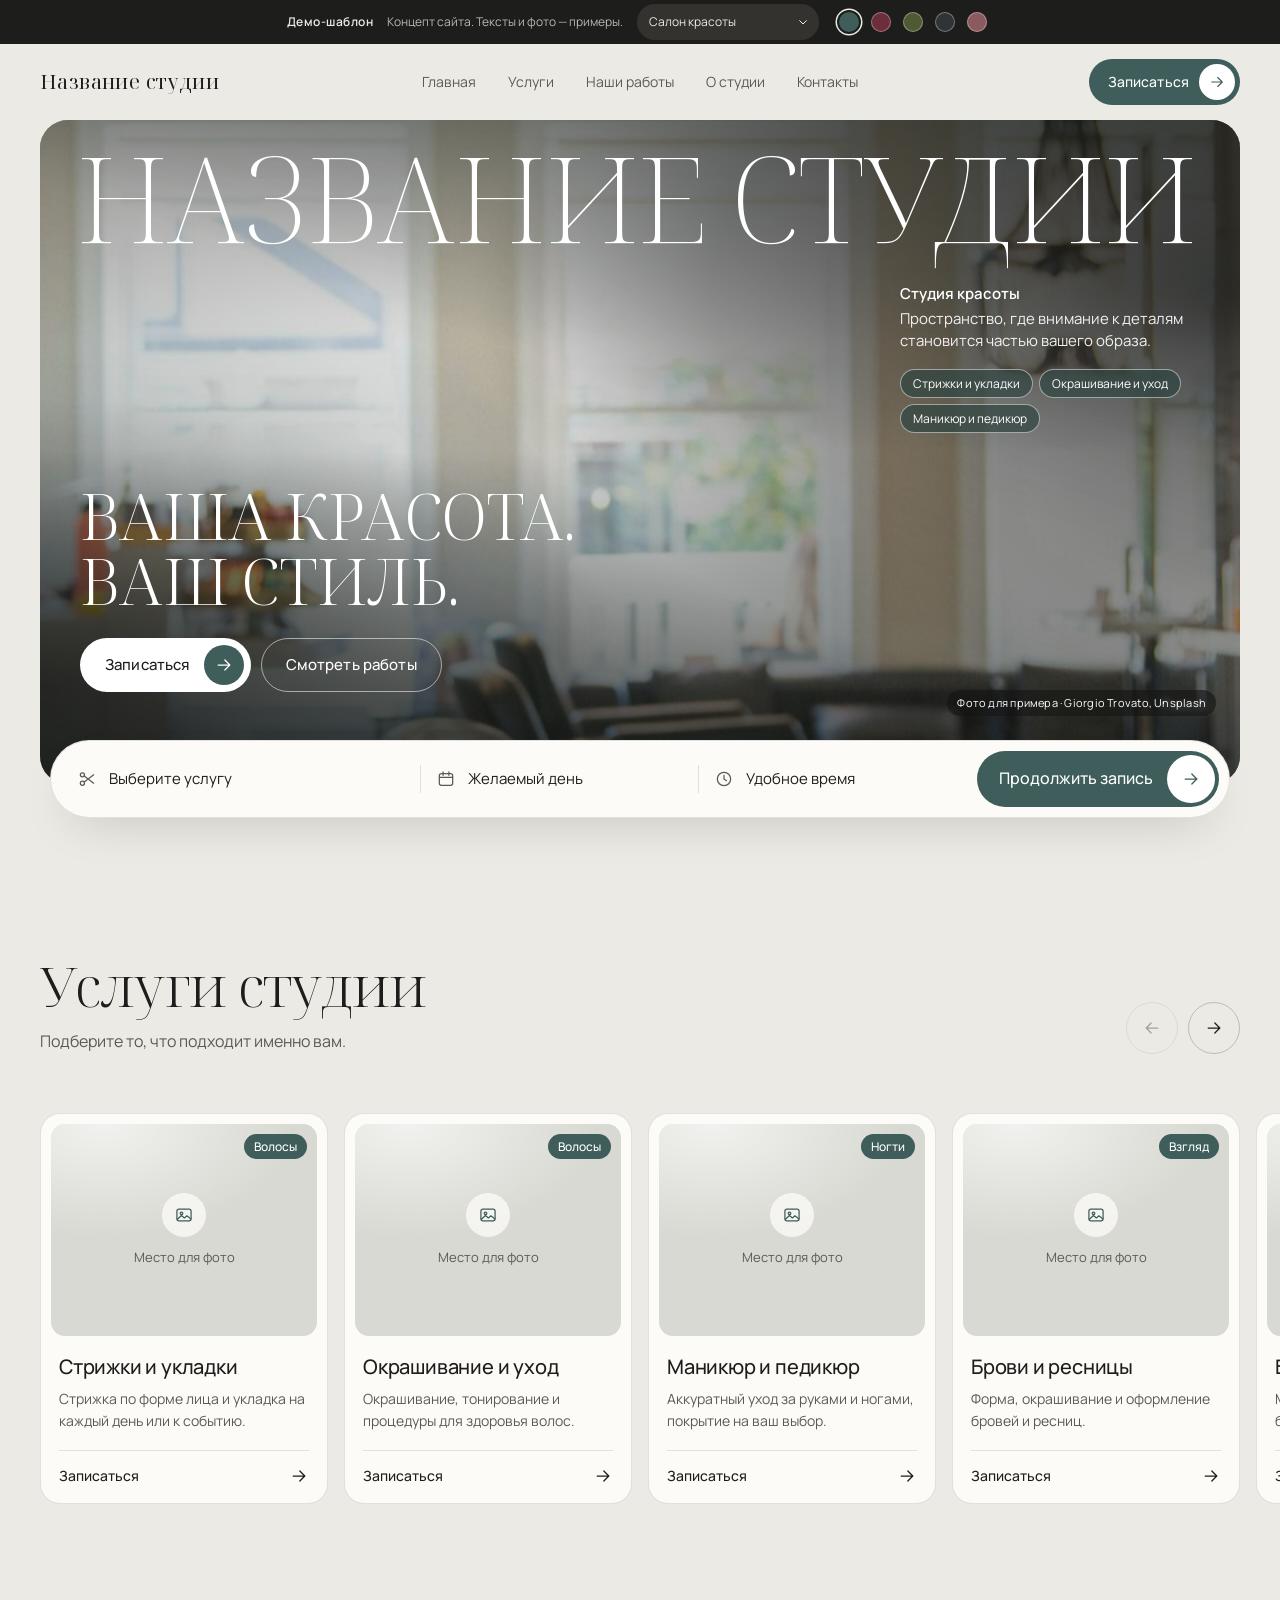
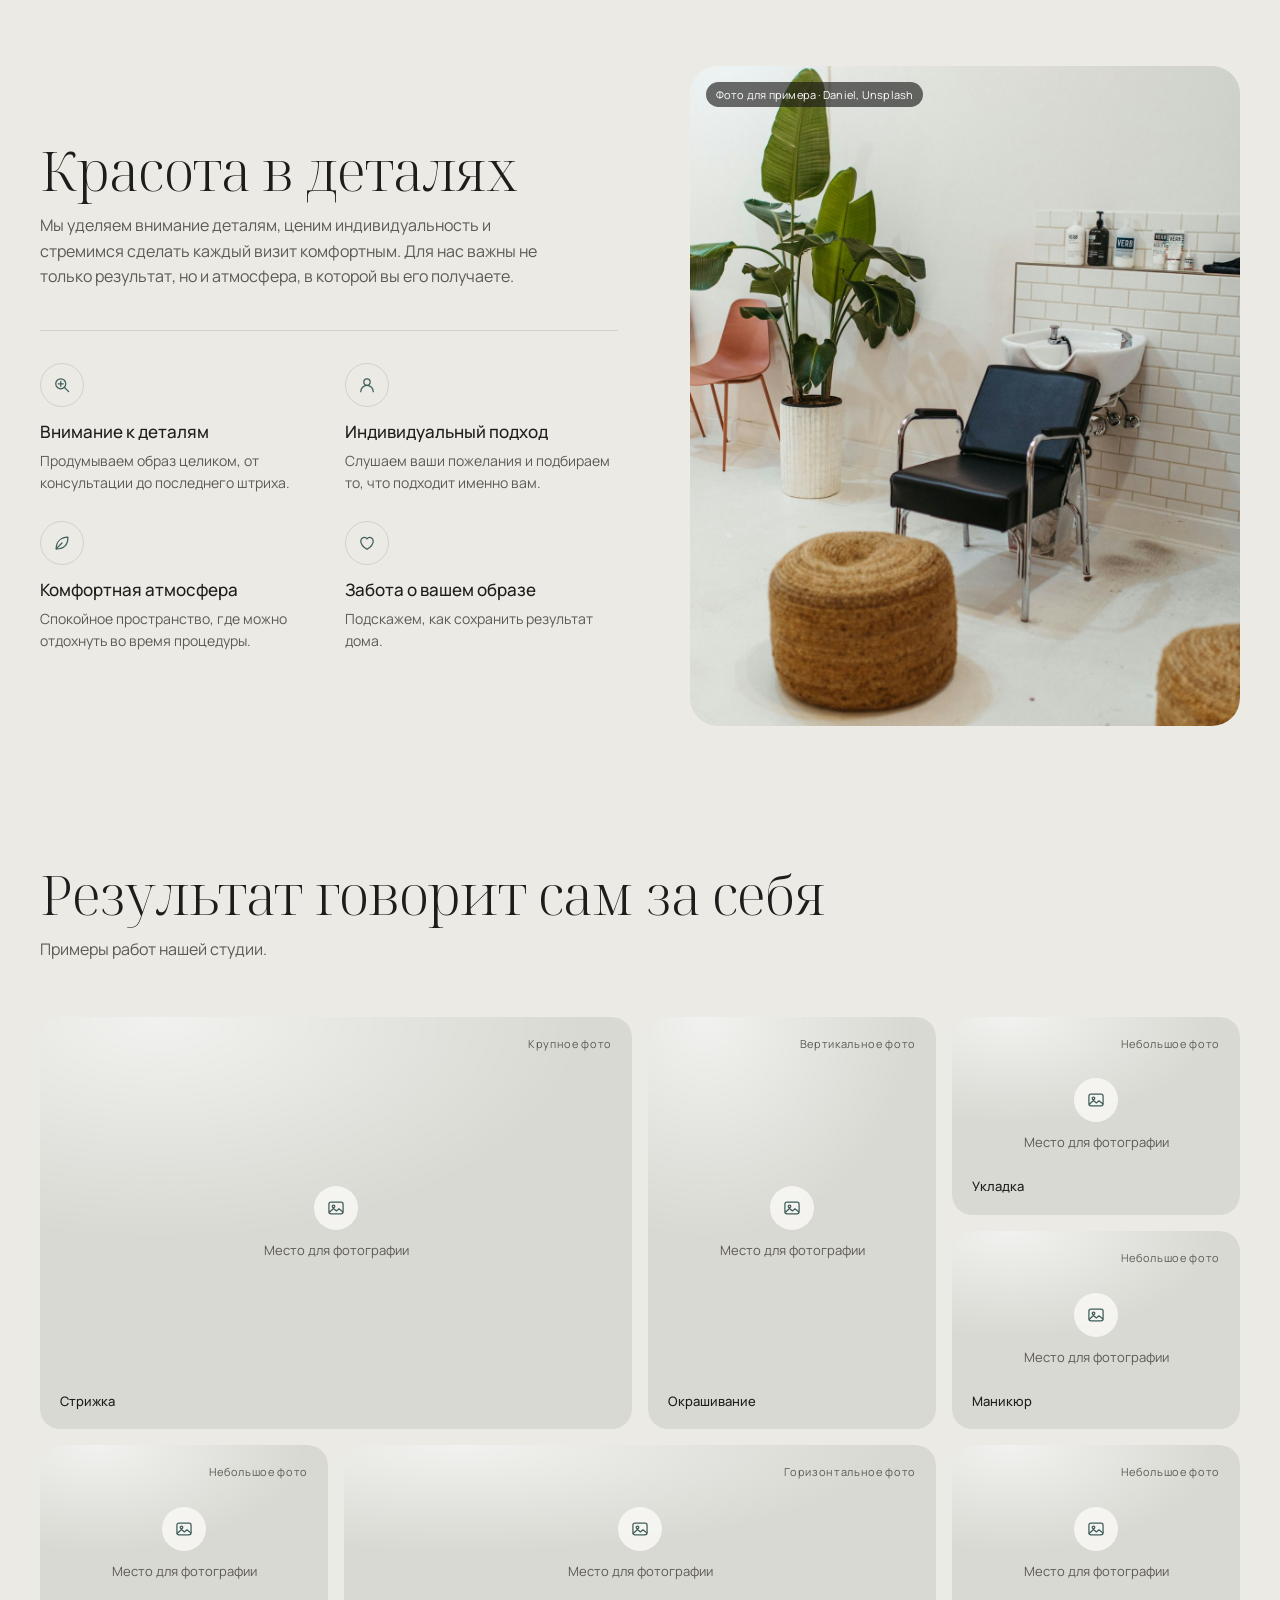
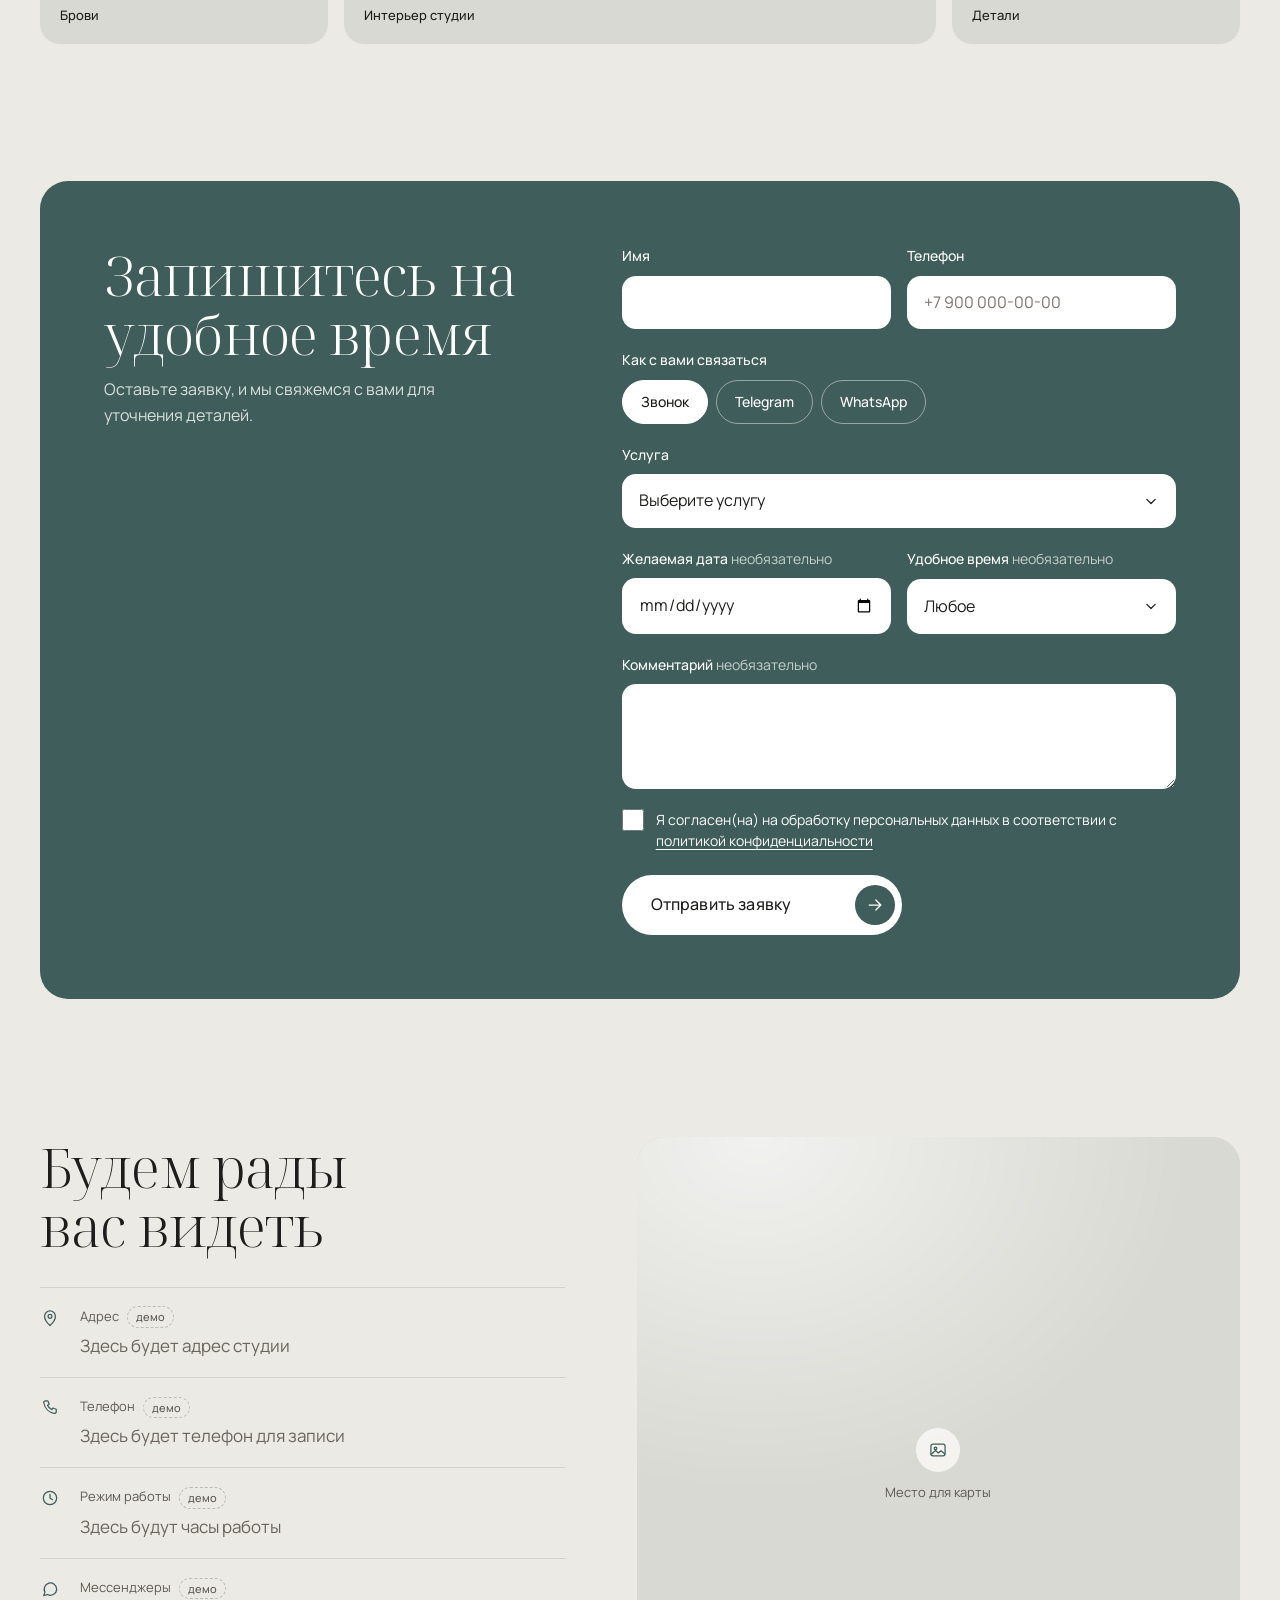
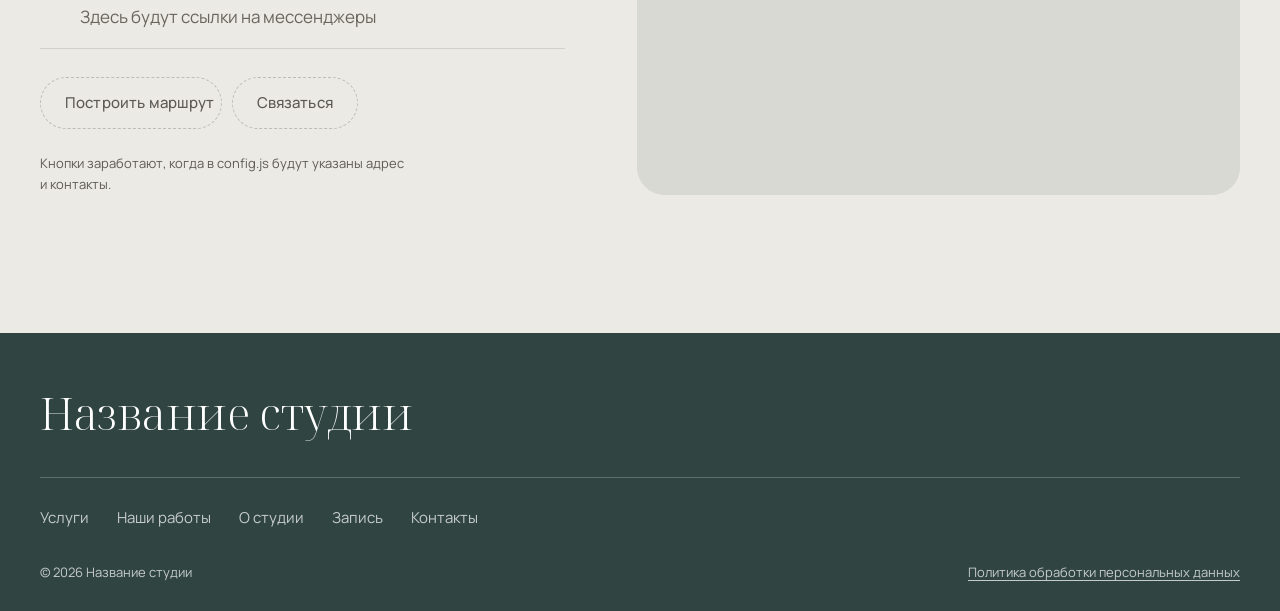
==== commit b7356789: "Use one page width with smaller side margins Sections were capped at 1320px while the header and her" ====
--- a/index.html
+++ b/index.html
@@ -14,8 +14,8 @@
   <link rel="preload" href="assets/fonts/noto-serif-display-cyrillic.woff2" as="font" type="font/woff2" crossorigin>
   <link rel="preload" href="assets/fonts/manrope-cyrillic.woff2" as="font" type="font/woff2" crossorigin>
   <!-- ?v= — номер версии файлов. При каждом обновлении сайта меняйте его во всех ссылках, чтобы браузеры посетителей сразу взяли новые стили и скрипты. -->
-  <link rel="stylesheet" href="assets/css/fonts.css?v=20261025-3">
-  <link rel="stylesheet" href="assets/css/styles.css?v=20261025-3">
+  <link rel="stylesheet" href="assets/css/fonts.css?v=20261025-4">
+  <link rel="stylesheet" href="assets/css/styles.css?v=20261025-4">
   <script>document.documentElement.classList.add("js", "is-booting");</script>
 </head>
 <body>
@@ -310,8 +310,8 @@
     <button class="round-btn lightbox__close" type="button" data-lightbox-close aria-label="Закрыть просмотр"><svg class="icon"><use href="#i-close"/></svg></button>
   </dialog>
 
-  <script src="assets/js/config.js?v=20261025-3"></script>
-  <script src="assets/js/presets.js?v=20261025-3"></script>
-  <script src="assets/js/main.js?v=20261025-3"></script>
+  <script src="assets/js/config.js?v=20261025-4"></script>
+  <script src="assets/js/presets.js?v=20261025-4"></script>
+  <script src="assets/js/main.js?v=20261025-4"></script>
 </body>
 </html>
--- a/assets/css/styles.css
+++ b/assets/css/styles.css
@@ -21,7 +21,7 @@
   --radius-sm: 14px;
 
   --gutter: 16px;
-  --container: 1320px;
+  --container: 1840px; /* одна ширина для шапки, первого экрана и всех разделов */
   --header-h: 68px;
   --section-gap: clamp(88px, 7vw + 48px, 160px);
 
@@ -31,6 +31,9 @@
 
 @media (min-width: 720px) {
   :root { --gutter: 24px; --header-h: 76px; }
+}
+@media (min-width: 1024px) {
+  :root { --gutter: 40px; }
 }
 
 /* ---------- Base ---------- */
@@ -192,8 +195,7 @@
   align-items: center;
   gap: 24px;
   height: var(--header-h);
-  padding-inline: var(--gutter);
-  max-width: 1680px;
+  width: min(100% - var(--gutter) * 2, var(--container));
   margin-inline: auto;
 }
 
@@ -275,7 +277,7 @@
   display: grid;
   grid-template-rows: auto 1fr auto;
   min-height: max(560px, calc(100svh - var(--header-h) - var(--demo-h, 0px) - 64px));
-  max-width: 1680px;
+  max-width: var(--container);
   margin-inline: auto;
   border-radius: var(--radius-lg);
   color: #fff;
@@ -727,7 +729,7 @@
 }
 @media (min-width: 1024px) {
   .about__grid { grid-template-columns: 1.05fr 1fr; gap: 72px; align-items: center; }
-  .about__media { aspect-ratio: 5 / 6; }
+  .about__media { aspect-ratio: 5 / 6; max-height: 760px; width: 100%; }
 }
 
 /* ---------- Gallery ---------- */
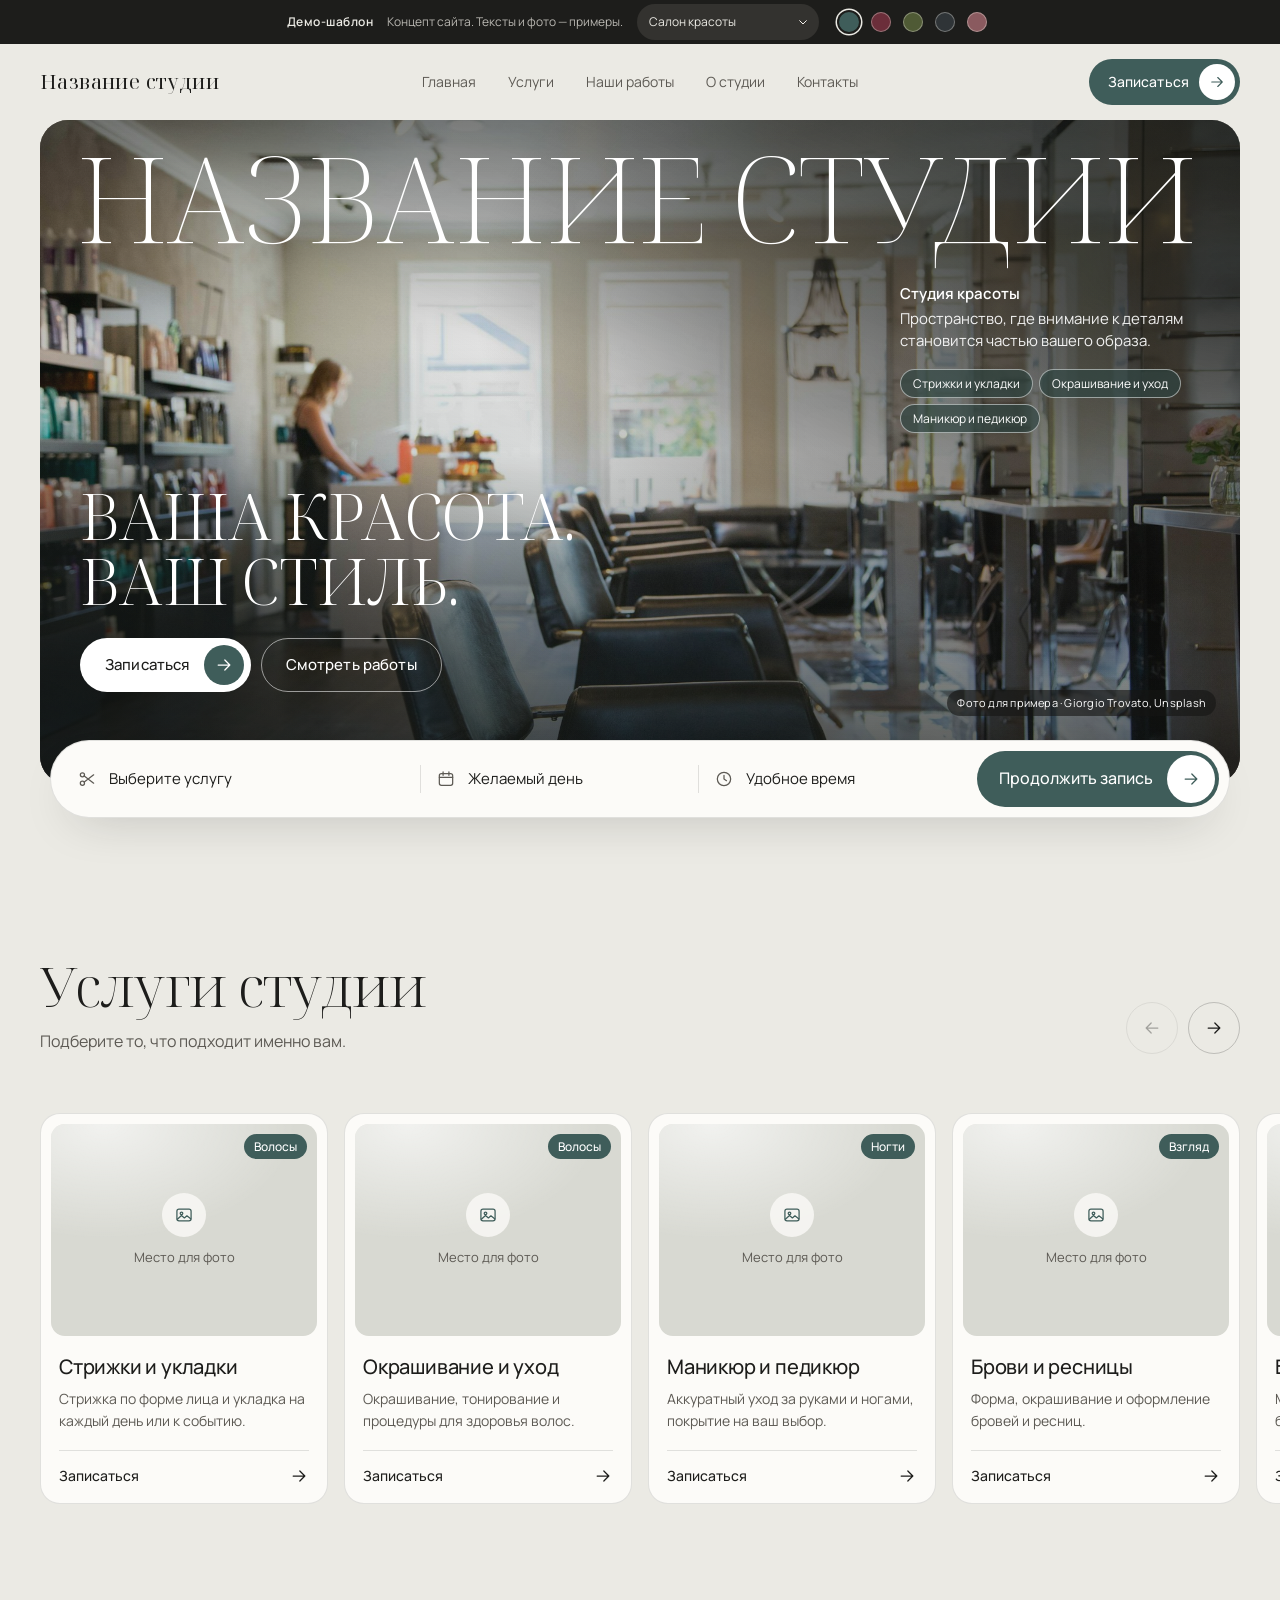
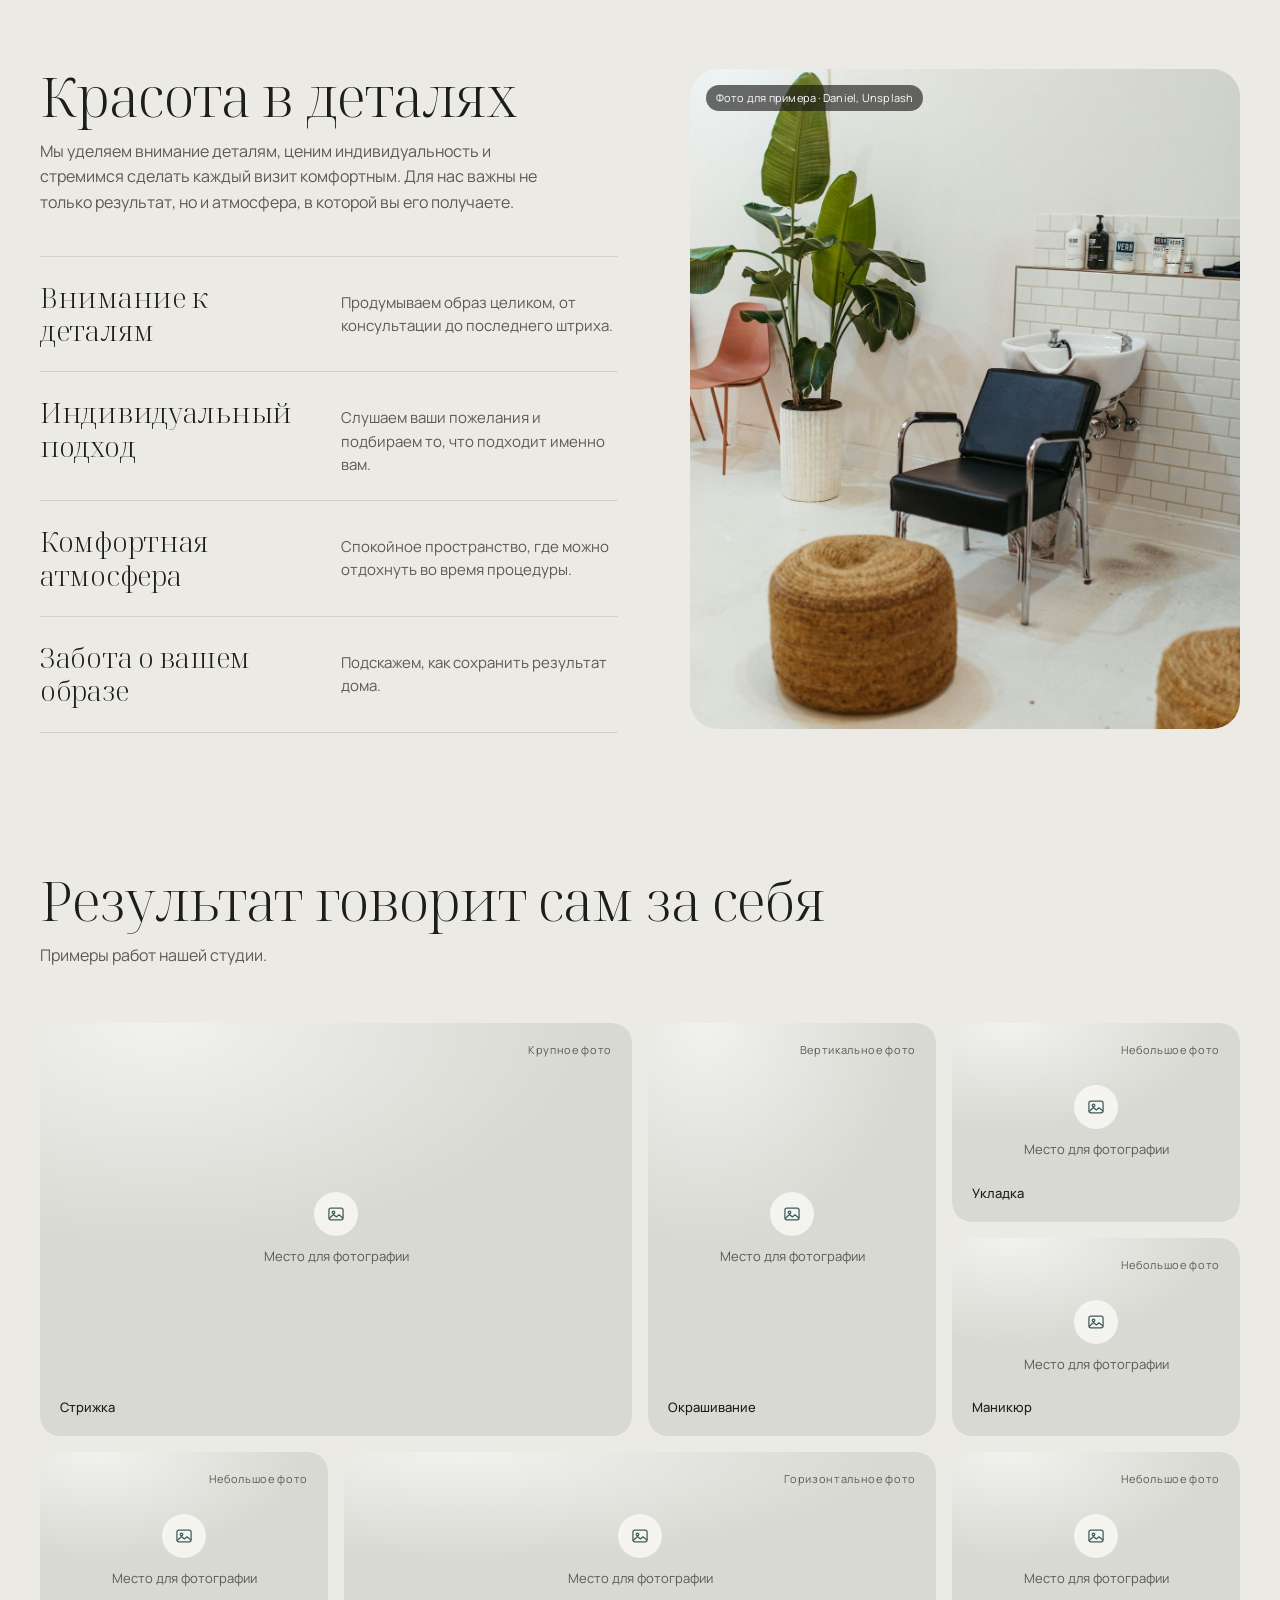
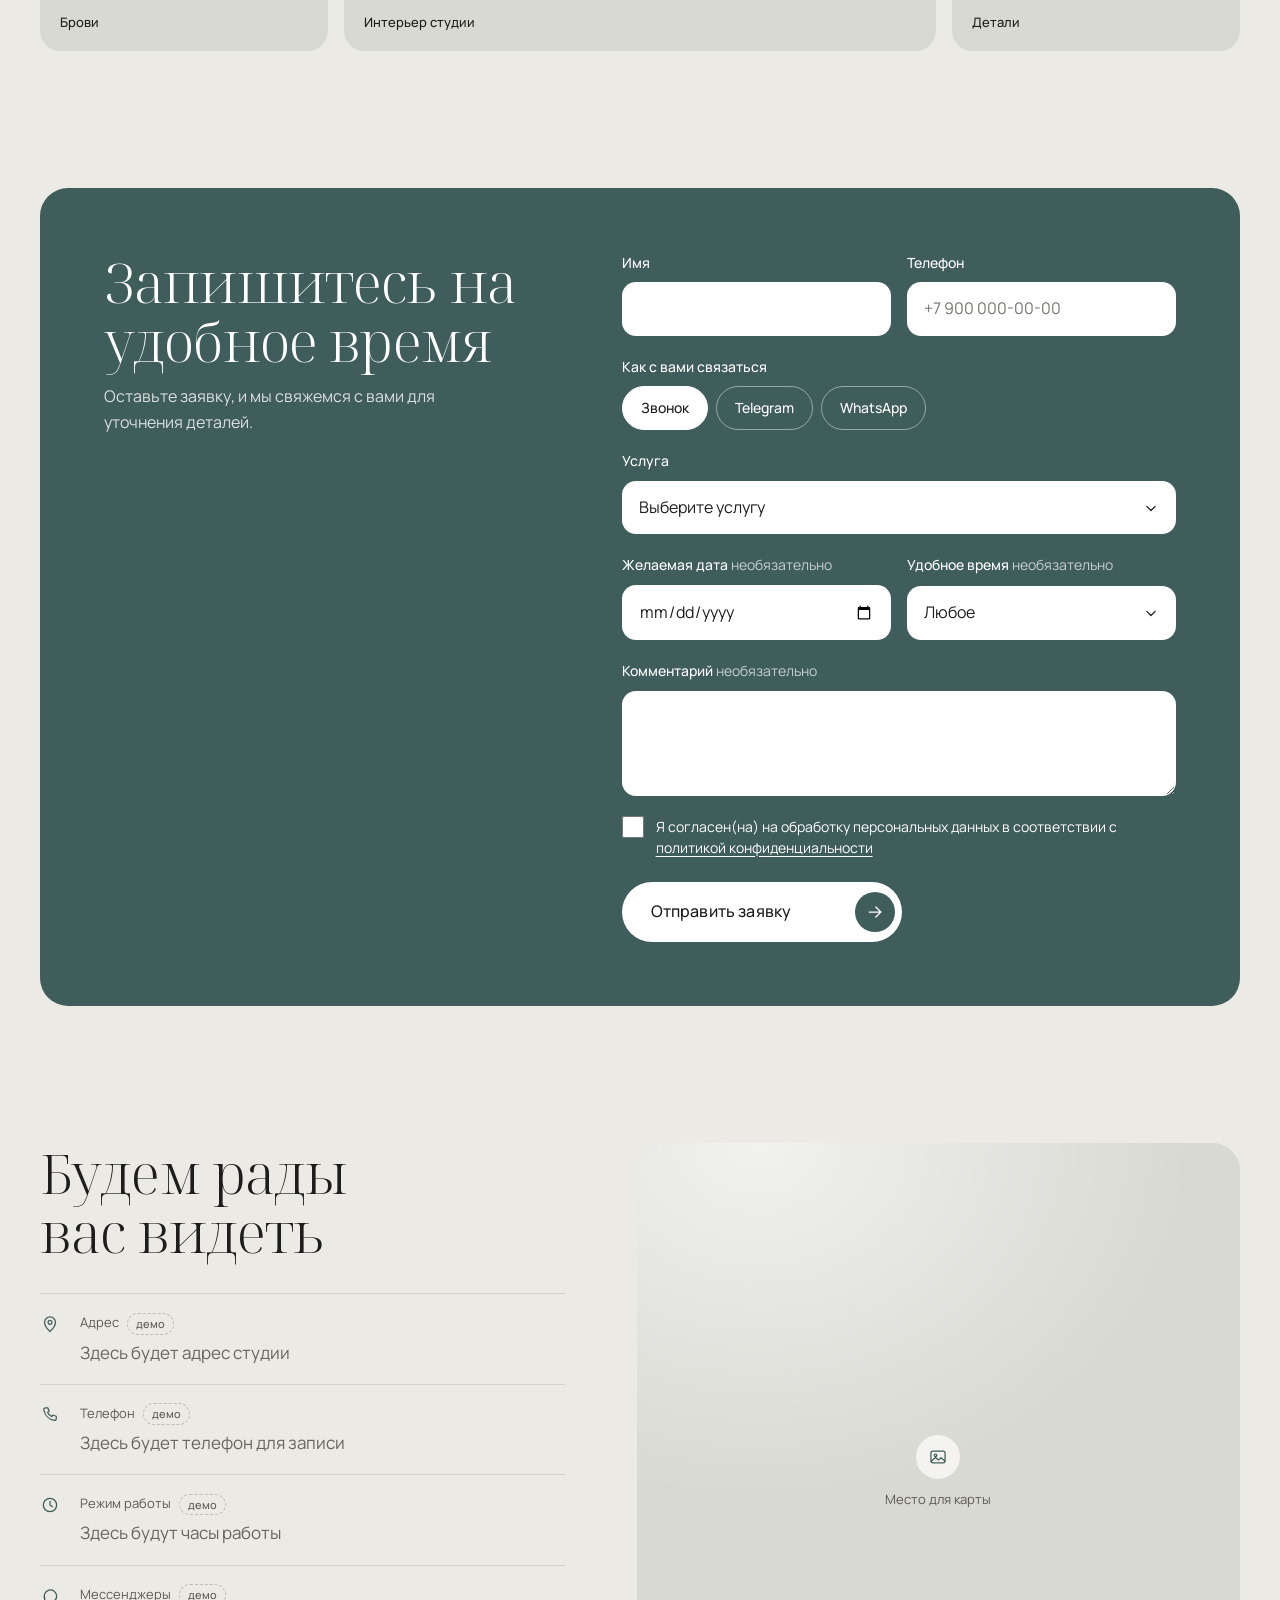
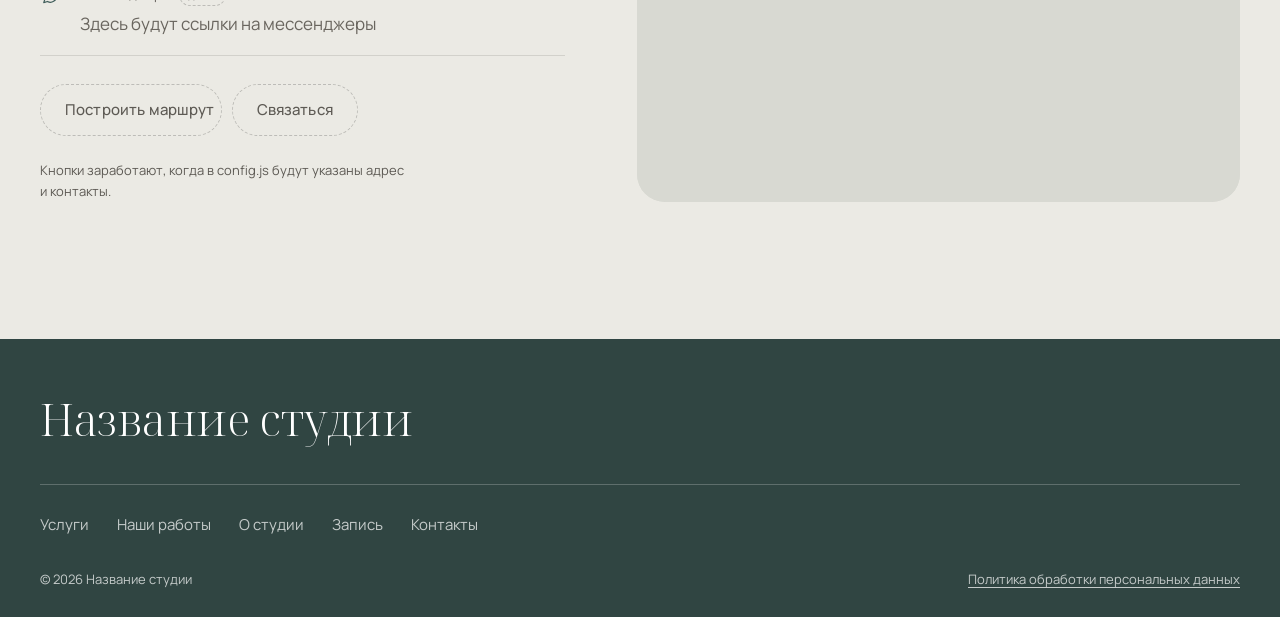
==== commit 5aa21aa2: "Restyle advantages as a typographic list The four advantages lose their round icon badges and become" ====
--- a/index.html
+++ b/index.html
@@ -14,8 +14,8 @@
   <link rel="preload" href="assets/fonts/noto-serif-display-cyrillic.woff2" as="font" type="font/woff2" crossorigin>
   <link rel="preload" href="assets/fonts/manrope-cyrillic.woff2" as="font" type="font/woff2" crossorigin>
   <!-- ?v= — номер версии файлов. При каждом обновлении сайта меняйте его во всех ссылках, чтобы браузеры посетителей сразу взяли новые стили и скрипты. -->
-  <link rel="stylesheet" href="assets/css/fonts.css?v=20261025-4">
-  <link rel="stylesheet" href="assets/css/styles.css?v=20261025-4">
+  <link rel="stylesheet" href="assets/css/fonts.css?v=20261025-5">
+  <link rel="stylesheet" href="assets/css/styles.css?v=20261025-5">
   <script>document.documentElement.classList.add("js", "is-booting");</script>
 </head>
 <body>
@@ -31,10 +31,6 @@
     <symbol id="i-pin" viewBox="0 0 24 24"><path d="M12 21s-6.5-5.6-6.5-11a6.5 6.5 0 0113 0C18.5 15.4 12 21 12 21z"/><circle cx="12" cy="10" r="2.3"/></symbol>
     <symbol id="i-phone" viewBox="0 0 24 24"><path d="M6.5 3.5h3l1.5 4-2 1.3a10 10 0 005.2 5.2l1.3-2 4 1.5v3a2 2 0 01-2.2 2A16 16 0 014.5 5.7a2 2 0 012-2.2z"/></symbol>
     <symbol id="i-chat" viewBox="0 0 24 24"><path d="M20 12a7.5 7.5 0 01-11 6.6L4.5 20l1.4-4.3A7.5 7.5 0 1120 12z"/></symbol>
-    <symbol id="i-detail" viewBox="0 0 24 24"><circle cx="10.5" cy="10.5" r="6"/><path d="M15 15l5 5M10.5 7.5v6M7.5 10.5h6"/></symbol>
-    <symbol id="i-person" viewBox="0 0 24 24"><circle cx="12" cy="8.5" r="3.8"/><path d="M4.5 20a7.5 7.5 0 0115 0"/></symbol>
-    <symbol id="i-leaf" viewBox="0 0 24 24"><path d="M5 19c0-8 5-13.5 14-14 .5 9-5 14-13 14z"/><path d="M5 19l7-7"/></symbol>
-    <symbol id="i-heart" viewBox="0 0 24 24"><path d="M12 19.5s-7.5-4.6-7.5-10A4.2 4.2 0 0112 7a4.2 4.2 0 017.5 2.5c0 5.4-7.5 10-7.5 10z"/></symbol>
   </svg>
 
   <a class="skip-link" href="#main">Перейти к содержанию</a>
@@ -310,8 +306,8 @@
     <button class="round-btn lightbox__close" type="button" data-lightbox-close aria-label="Закрыть просмотр"><svg class="icon"><use href="#i-close"/></svg></button>
   </dialog>
 
-  <script src="assets/js/config.js?v=20261025-4"></script>
-  <script src="assets/js/presets.js?v=20261025-4"></script>
-  <script src="assets/js/main.js?v=20261025-4"></script>
+  <script src="assets/js/config.js?v=20261025-5"></script>
+  <script src="assets/js/presets.js?v=20261025-5"></script>
+  <script src="assets/js/main.js?v=20261025-5"></script>
 </body>
 </html>
--- a/assets/css/styles.css
+++ b/assets/css/styles.css
@@ -684,34 +684,31 @@
 }
 .about__lead { max-width: 52ch; }
 
+/* Преимущества — типографический список: заголовок антиквой, пояснение рядом, тонкие линии между строками. */
 .features {
-  display: grid;
-  gap: 28px 32px;
   margin-top: 40px;
-  padding-top: 32px;
   border-top: 1px solid var(--line);
 }
-.feature__icon {
-  display: grid;
-  place-items: center;
-  width: 44px;
-  height: 44px;
-  border: 1px solid var(--line);
-  border-radius: 50%;
-  color: var(--accent);
+.feature {
+  display: grid;
+  gap: 6px;
+  padding: 20px 0;
+  border-bottom: 1px solid var(--line);
 }
 .feature__title {
-  margin-top: 14px;
-  font-size: 1.0625rem;
-  font-weight: 500;
-  line-height: 1.35;
-}
+  font-family: var(--serif);
+  font-weight: 300;
+  font-size: clamp(1.375rem, 1.1rem + 0.8vw, 1.75rem);
+  line-height: 1.2;
+  letter-spacing: -0.01em;
+  transition: color 0.3s var(--ease-out);
+}
+.feature:hover .feature__title { color: var(--accent); }
 .feature__text {
-  margin-top: 6px;
-  font-size: 0.875rem;
+  font-size: 0.9375rem;
   line-height: 1.55;
   color: var(--ink-2);
-  max-width: 34ch;
+  max-width: 40ch;
 }
 
 .about__media {
@@ -724,8 +721,8 @@
 .about__media img { width: 100%; height: 100%; object-fit: cover; }
 .photo-credit--dark { top: 16px; left: 16px; right: auto; }
 
-@media (min-width: 560px) {
-  .features { grid-template-columns: 1fr 1fr; }
+@media (min-width: 720px) {
+  .feature { grid-template-columns: minmax(0, 1fr) minmax(0, 1fr); gap: 24px; align-items: baseline; padding: 24px 0; }
 }
 @media (min-width: 1024px) {
   .about__grid { grid-template-columns: 1.05fr 1fr; gap: 72px; align-items: center; }
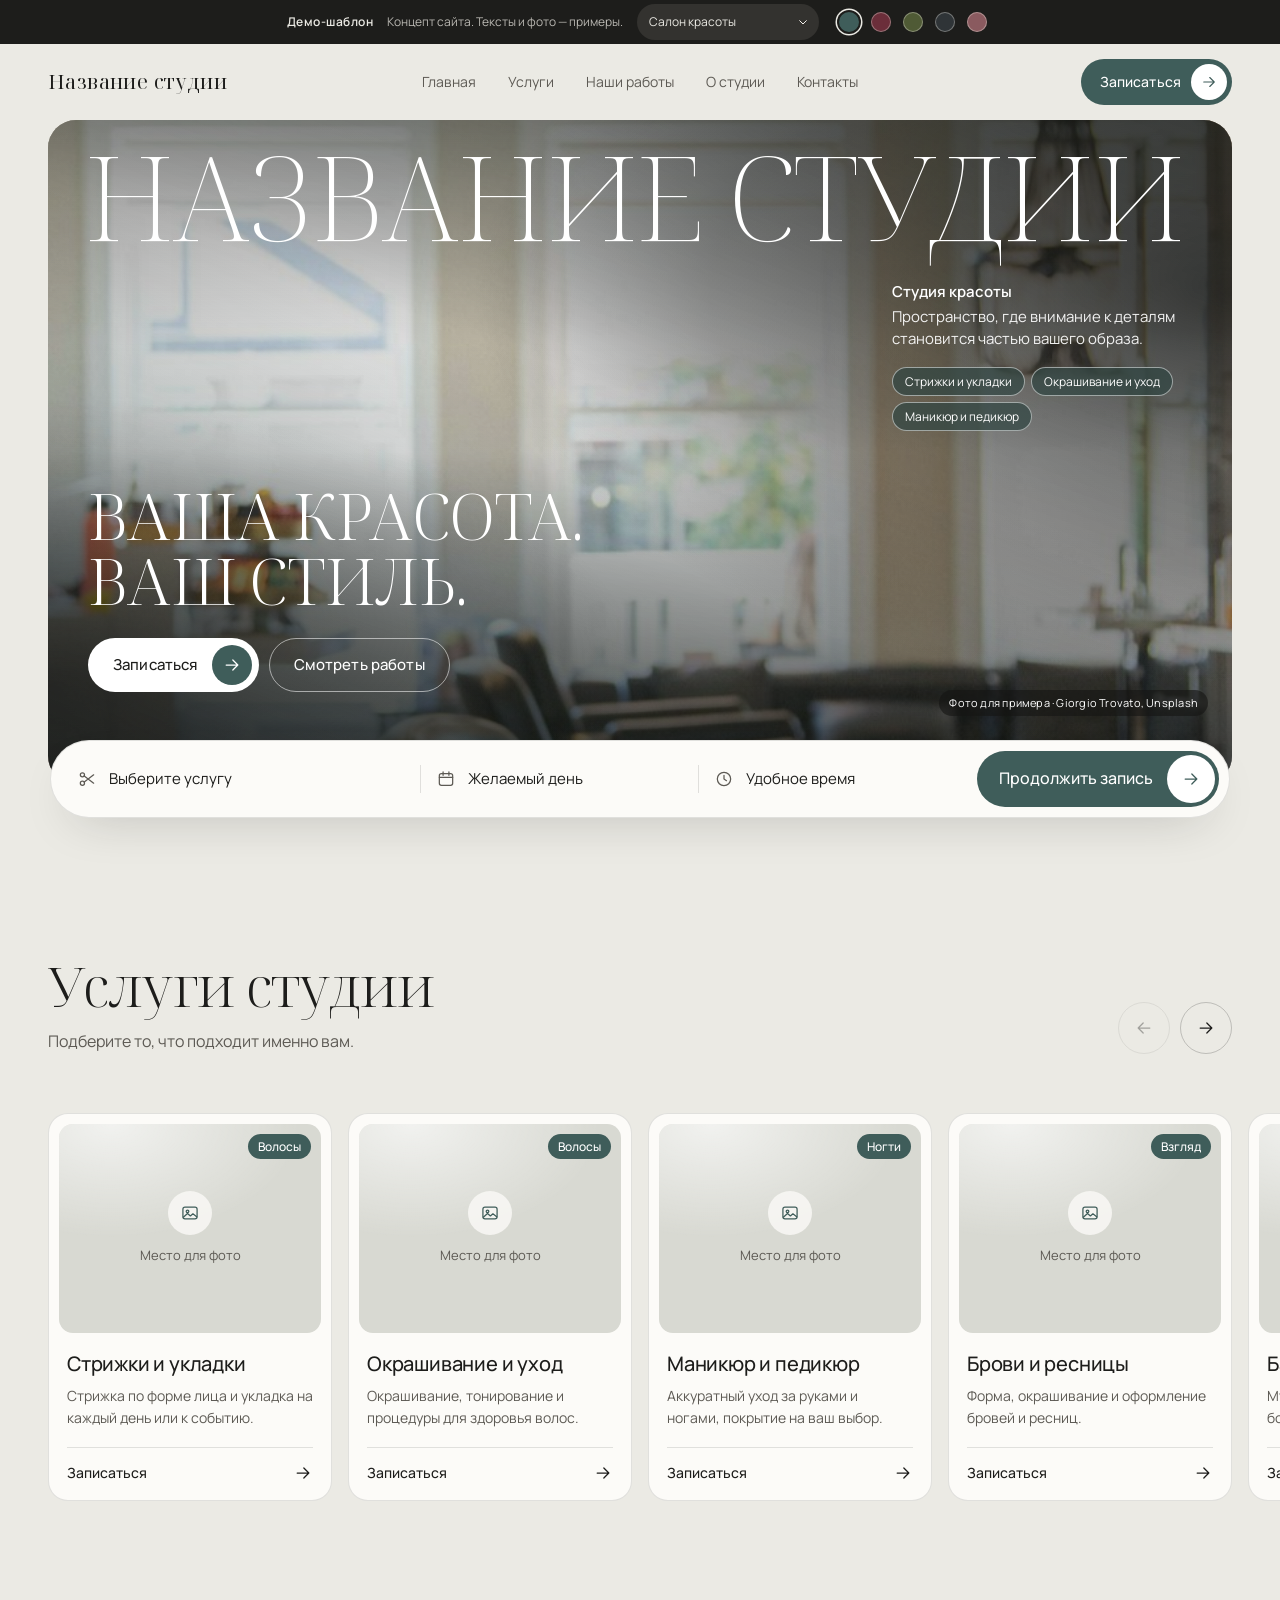
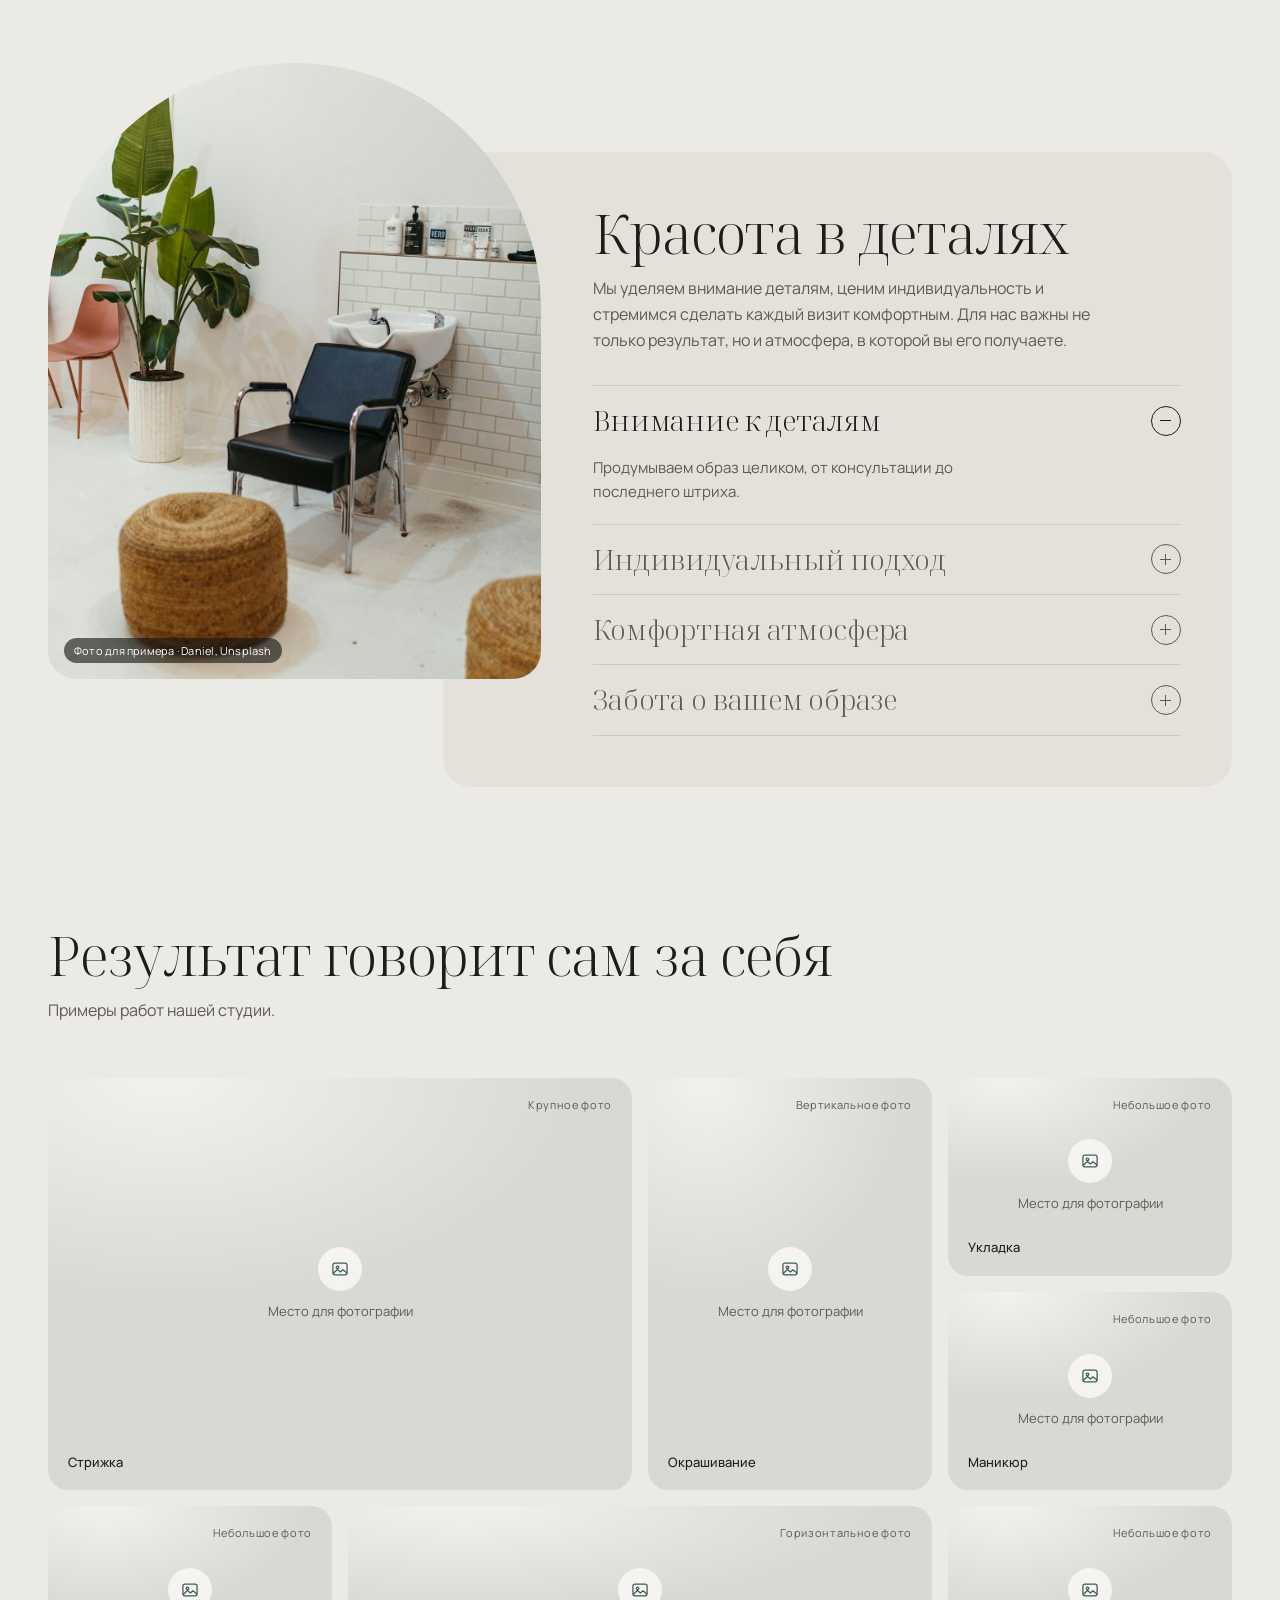
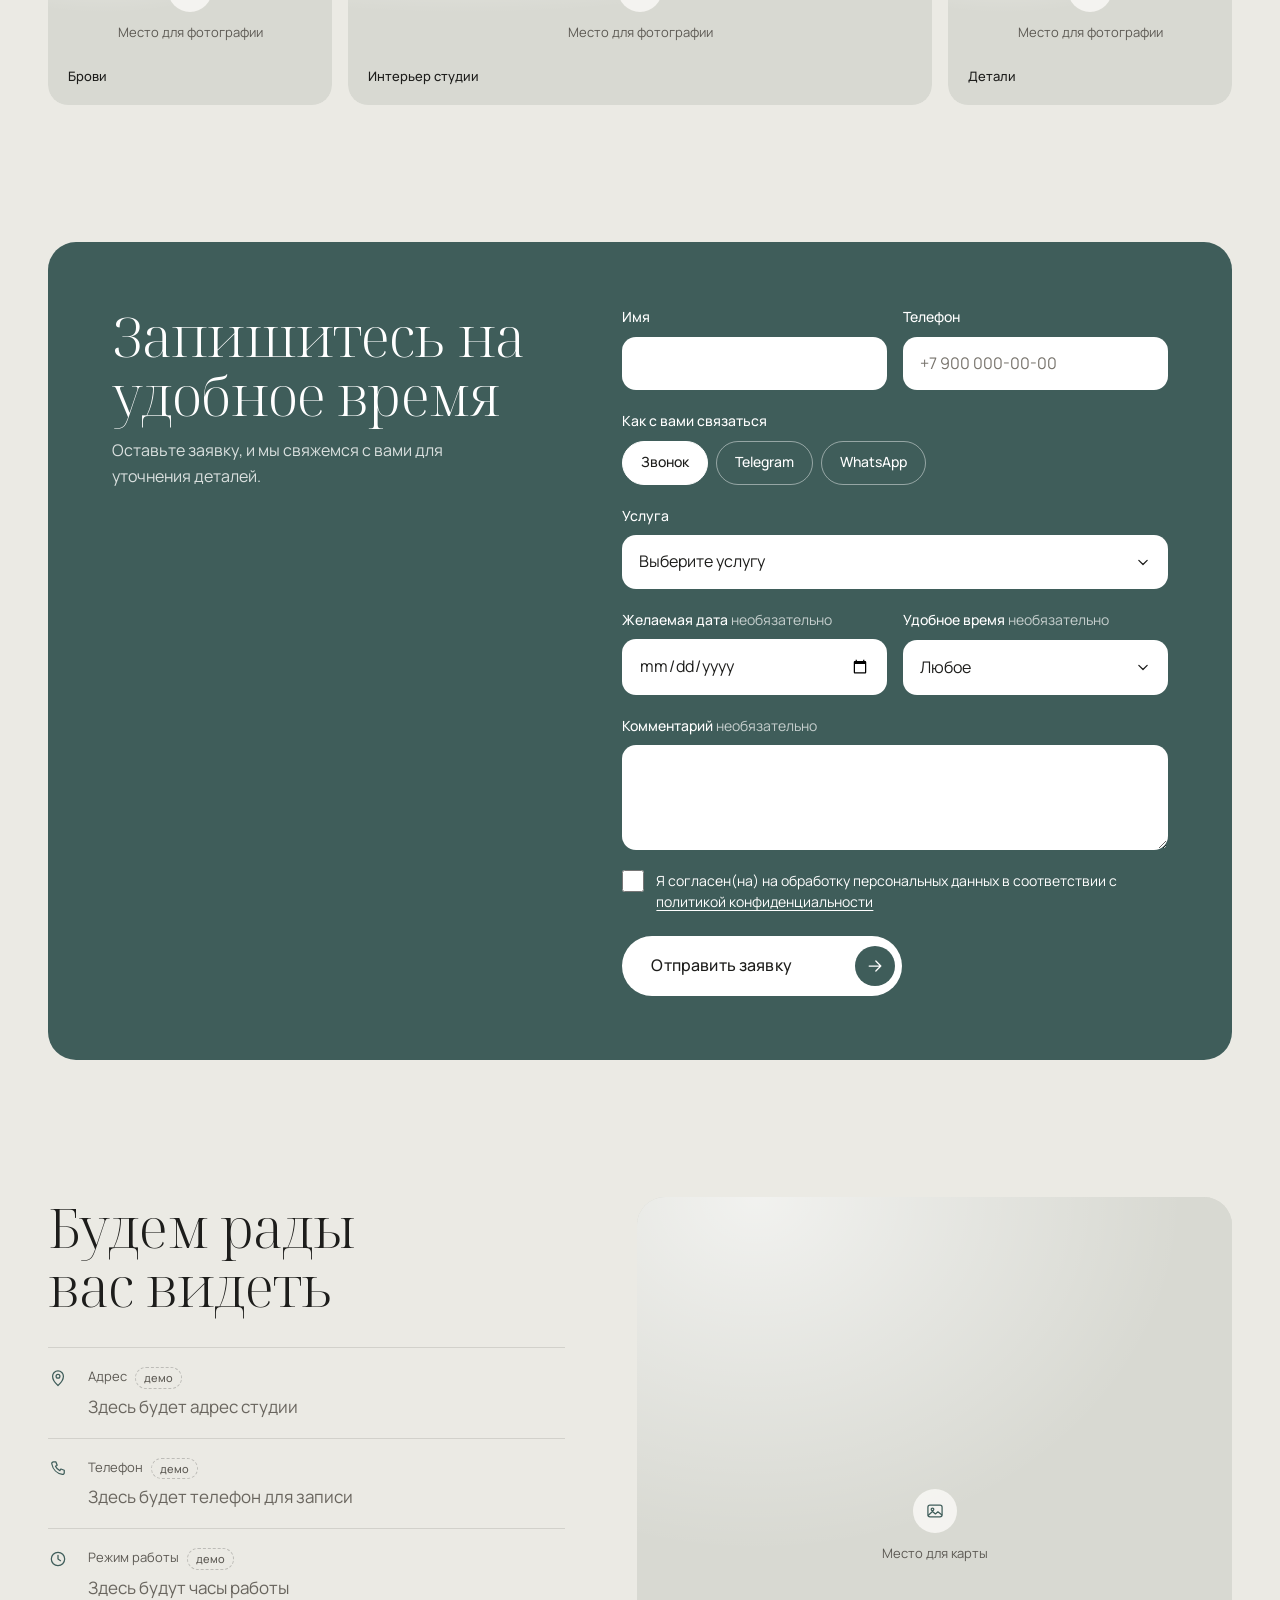
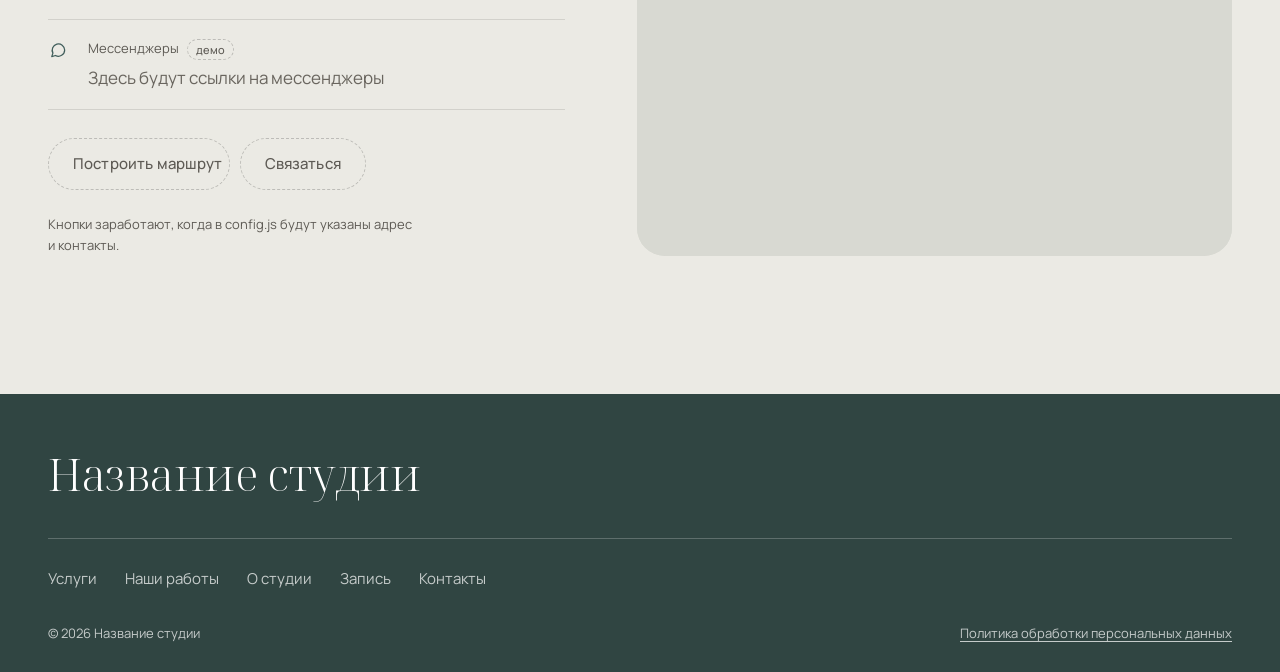
==== commit e94d5160: "Rebuild About as arch photo over a panel with an accordion The About photo gets an arched top and ov" ====
--- a/index.html
+++ b/index.html
@@ -14,8 +14,8 @@
   <link rel="preload" href="assets/fonts/noto-serif-display-cyrillic.woff2" as="font" type="font/woff2" crossorigin>
   <link rel="preload" href="assets/fonts/manrope-cyrillic.woff2" as="font" type="font/woff2" crossorigin>
   <!-- ?v= — номер версии файлов. При каждом обновлении сайта меняйте его во всех ссылках, чтобы браузеры посетителей сразу взяли новые стили и скрипты. -->
-  <link rel="stylesheet" href="assets/css/fonts.css?v=20261025-5">
-  <link rel="stylesheet" href="assets/css/styles.css?v=20261025-5">
+  <link rel="stylesheet" href="assets/css/fonts.css?v=20261025-6">
+  <link rel="stylesheet" href="assets/css/styles.css?v=20261025-6">
   <script>document.documentElement.classList.add("js", "is-booting");</script>
 </head>
 <body>
@@ -167,15 +167,15 @@
 
     <section class="section about" id="about" data-section="about" aria-labelledby="about-title">
       <div class="container about__grid">
-        <div class="about__text reveal">
-          <h2 class="section-title" id="about-title" data-c="about.title">Красота в деталях</h2>
-          <p class="section-lead about__lead" data-c="about.text">Мы уделяем внимание деталям, ценим индивидуальность и стремимся сделать каждый визит комфортным. Для нас важны не только результат, но и атмосфера, в которой вы его получаете.</p>
-          <ul class="features" data-advantages></ul>
-        </div>
         <figure class="about__media reveal">
           <img data-img="about.image" src="assets/img/about.jpg" alt="Кресло у мойки для волос, растения и белая плитка" loading="lazy">
           <a class="photo-credit photo-credit--dark" data-credit="about.image" href="https://unsplash.com/photos/Ui6DZ9A1eXU" target="_blank" rel="noopener">Фото для примера</a>
         </figure>
+        <div class="about__panel reveal">
+          <h2 class="section-title" id="about-title" data-c="about.title">Красота в деталях</h2>
+          <p class="section-lead about__lead" data-c="about.text">Мы уделяем внимание деталям, ценим индивидуальность и стремимся сделать каждый визит комфортным. Для нас важны не только результат, но и атмосфера, в которой вы его получаете.</p>
+          <div class="features" data-advantages></div>
+        </div>
       </div>
     </section>
 
@@ -306,8 +306,8 @@
     <button class="round-btn lightbox__close" type="button" data-lightbox-close aria-label="Закрыть просмотр"><svg class="icon"><use href="#i-close"/></svg></button>
   </dialog>
 
-  <script src="assets/js/config.js?v=20261025-5"></script>
-  <script src="assets/js/presets.js?v=20261025-5"></script>
-  <script src="assets/js/main.js?v=20261025-5"></script>
+  <script src="assets/js/config.js?v=20261025-6"></script>
+  <script src="assets/js/presets.js?v=20261025-6"></script>
+  <script src="assets/js/main.js?v=20261025-6"></script>
 </body>
 </html>
--- a/assets/css/styles.css
+++ b/assets/css/styles.css
@@ -21,7 +21,7 @@
   --radius-sm: 14px;
 
   --gutter: 16px;
-  --container: 1840px; /* одна ширина для шапки, первого экрана и всех разделов */
+  --container: 1680px; /* одна ширина для шапки, первого экрана и всех разделов */
   --header-h: 68px;
   --section-gap: clamp(88px, 7vw + 48px, 160px);
 
@@ -33,7 +33,7 @@
   :root { --gutter: 24px; --header-h: 76px; }
 }
 @media (min-width: 1024px) {
-  :root { --gutter: 40px; }
+  :root { --gutter: 48px; }
 }
 
 /* ---------- Base ---------- */
@@ -678,55 +678,105 @@
 }
 
 /* ---------- About ---------- */
+/* Фото с аркой сверху заходит на тонированную плашку с текстом. */
 .about__grid {
   display: grid;
-  gap: 40px;
+  --panel: color-mix(in oklab, var(--accent) 7%, #f1ece5);
+}
+.about__media {
+  position: relative;
+  z-index: 1;
+  overflow: hidden;
+  width: min(88%, 520px);
+  aspect-ratio: 4 / 5;
+  /* полукруг сверху: горизонтальный радиус 50% ширины = 40% высоты при 4:5 */
+  border-radius: 50% 50% var(--radius-lg) var(--radius-lg) / 40% 40% var(--radius-lg) var(--radius-lg);
+  background: var(--frame);
+}
+.about__media img { width: 100%; height: 100%; object-fit: cover; }
+.about__media .photo-credit { top: auto; bottom: 16px; left: 16px; right: auto; }
+
+.about__panel {
+  margin-top: -72px;
+  padding: 104px 20px 28px;
+  border-radius: var(--radius-lg);
+  background: var(--panel);
 }
 .about__lead { max-width: 52ch; }
 
-/* Преимущества — типографический список: заголовок антиквой, пояснение рядом, тонкие линии между строками. */
+/* Преимущества — раскрывающийся список: заголовок антиквой и кнопка «+», пояснение под ним. */
 .features {
-  margin-top: 40px;
+  margin-top: 32px;
   border-top: 1px solid var(--line);
 }
-.feature {
-  display: grid;
-  gap: 6px;
-  padding: 20px 0;
-  border-bottom: 1px solid var(--line);
-}
+.feature { border-bottom: 1px solid var(--line); }
+.feature__head {
+  display: flex;
+  align-items: center;
+  justify-content: space-between;
+  gap: 16px;
+  padding: 18px 0;
+  list-style: none;
+  cursor: pointer;
+}
+.feature__head::-webkit-details-marker { display: none; }
+.feature__head:focus-visible { outline-offset: 4px; }
 .feature__title {
   font-family: var(--serif);
   font-weight: 300;
   font-size: clamp(1.375rem, 1.1rem + 0.8vw, 1.75rem);
   line-height: 1.2;
   letter-spacing: -0.01em;
+  color: var(--ink-2);
   transition: color 0.3s var(--ease-out);
 }
-.feature:hover .feature__title { color: var(--accent); }
+.feature[open] .feature__title { color: var(--ink); }
+.feature__head:hover .feature__title { color: var(--accent); }
+.feature__toggle {
+  position: relative;
+  flex: none;
+  width: 30px;
+  height: 30px;
+  border: 1px solid currentColor;
+  border-radius: 50%;
+  color: var(--ink-2);
+}
+.feature__toggle::before,
+.feature__toggle::after {
+  content: "";
+  position: absolute;
+  left: 50%;
+  top: 50%;
+  width: 11px;
+  height: 1px;
+  margin: -0.5px 0 0 -5.5px;
+  background: currentColor;
+  transition: transform 0.35s var(--ease-out);
+}
+.feature__toggle::after { transform: rotate(90deg); }
+.feature[open] .feature__toggle { color: var(--ink); }
+.feature[open] .feature__toggle::after { transform: rotate(0deg); }
 .feature__text {
+  padding-bottom: 20px;
   font-size: 0.9375rem;
-  line-height: 1.55;
+  line-height: 1.6;
   color: var(--ink-2);
-  max-width: 40ch;
-}
-
-.about__media {
-  position: relative;
-  overflow: hidden;
-  border-radius: var(--radius-lg);
-  aspect-ratio: 4 / 5;
-  background: var(--frame);
-}
-.about__media img { width: 100%; height: 100%; object-fit: cover; }
-.photo-credit--dark { top: 16px; left: 16px; right: auto; }
+  max-width: 46ch;
+}
 
 @media (min-width: 720px) {
-  .feature { grid-template-columns: minmax(0, 1fr) minmax(0, 1fr); gap: 24px; align-items: baseline; padding: 24px 0; }
+  .about__panel { margin-top: -96px; padding: 136px 48px 44px; }
 }
 @media (min-width: 1024px) {
-  .about__grid { grid-template-columns: 1.05fr 1fr; gap: 72px; align-items: center; }
-  .about__media { aspect-ratio: 5 / 6; max-height: 760px; width: 100%; }
+  .about__grid { grid-template-columns: repeat(12, minmax(0, 1fr)); align-items: start; }
+  .about__media { grid-column: 1 / 6; grid-row: 1; width: 100%; }
+  .about__panel {
+    grid-column: 5 / 13;
+    grid-row: 1;
+    margin-top: clamp(72px, 7vw, 128px);
+    /* слева отступ на ширину колонки, которую перекрывает фото */
+    padding: clamp(44px, 4vw, 72px) clamp(44px, 4vw, 80px) clamp(44px, 4vw, 72px) calc(12.5% + clamp(44px, 4vw, 72px));
+  }
 }
 
 /* ---------- Gallery ---------- */
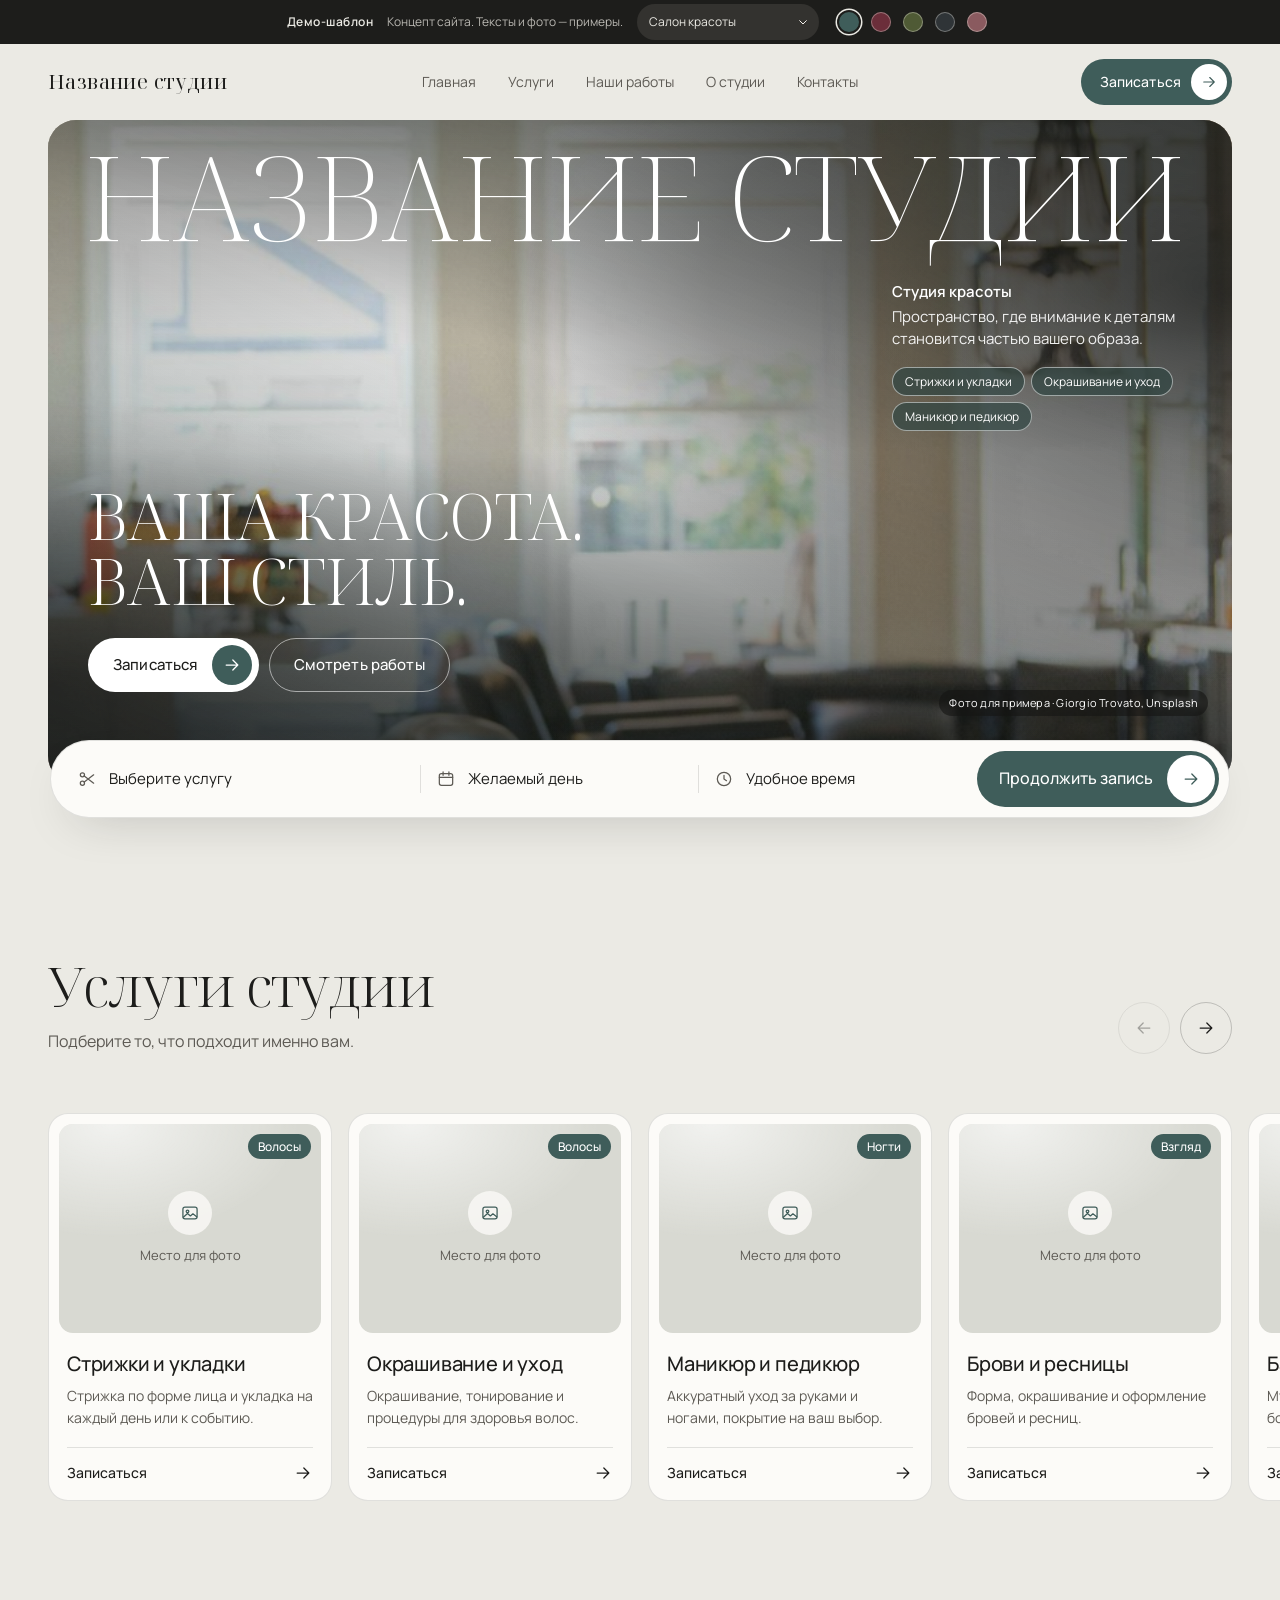
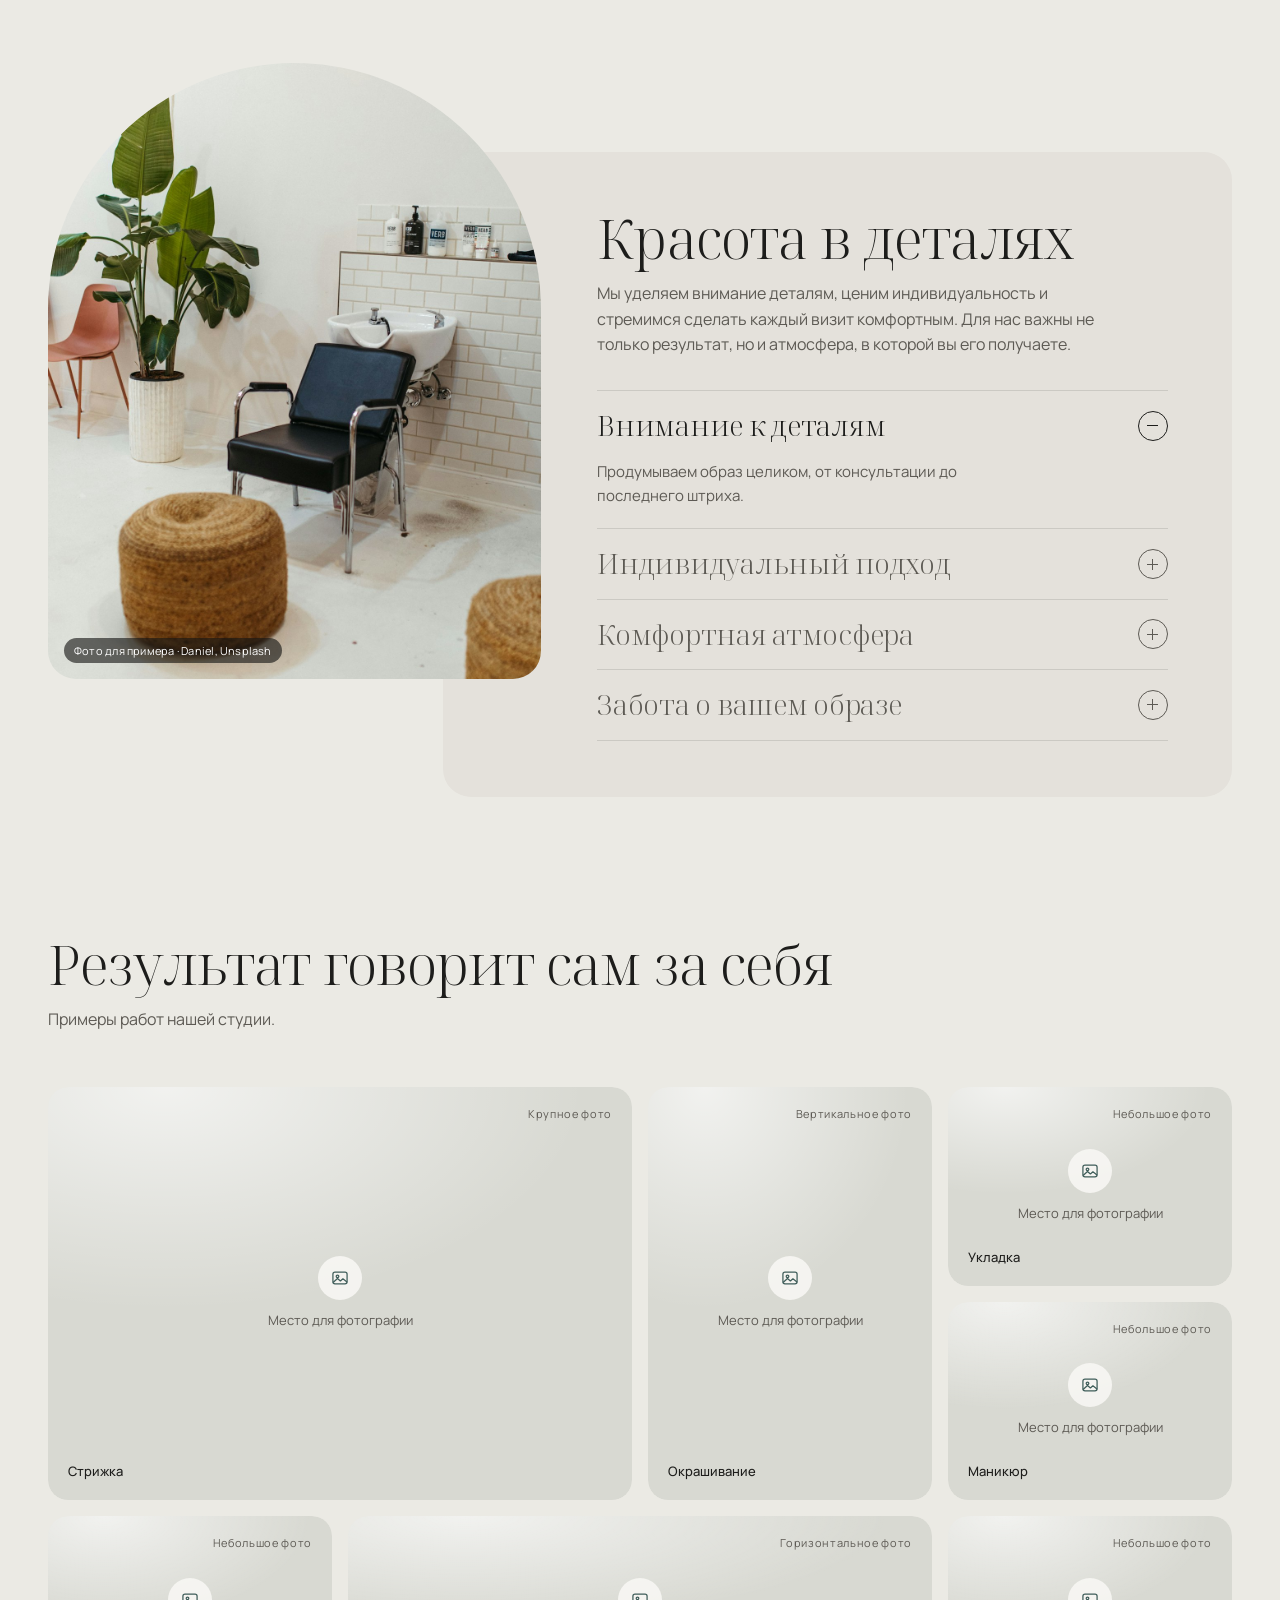
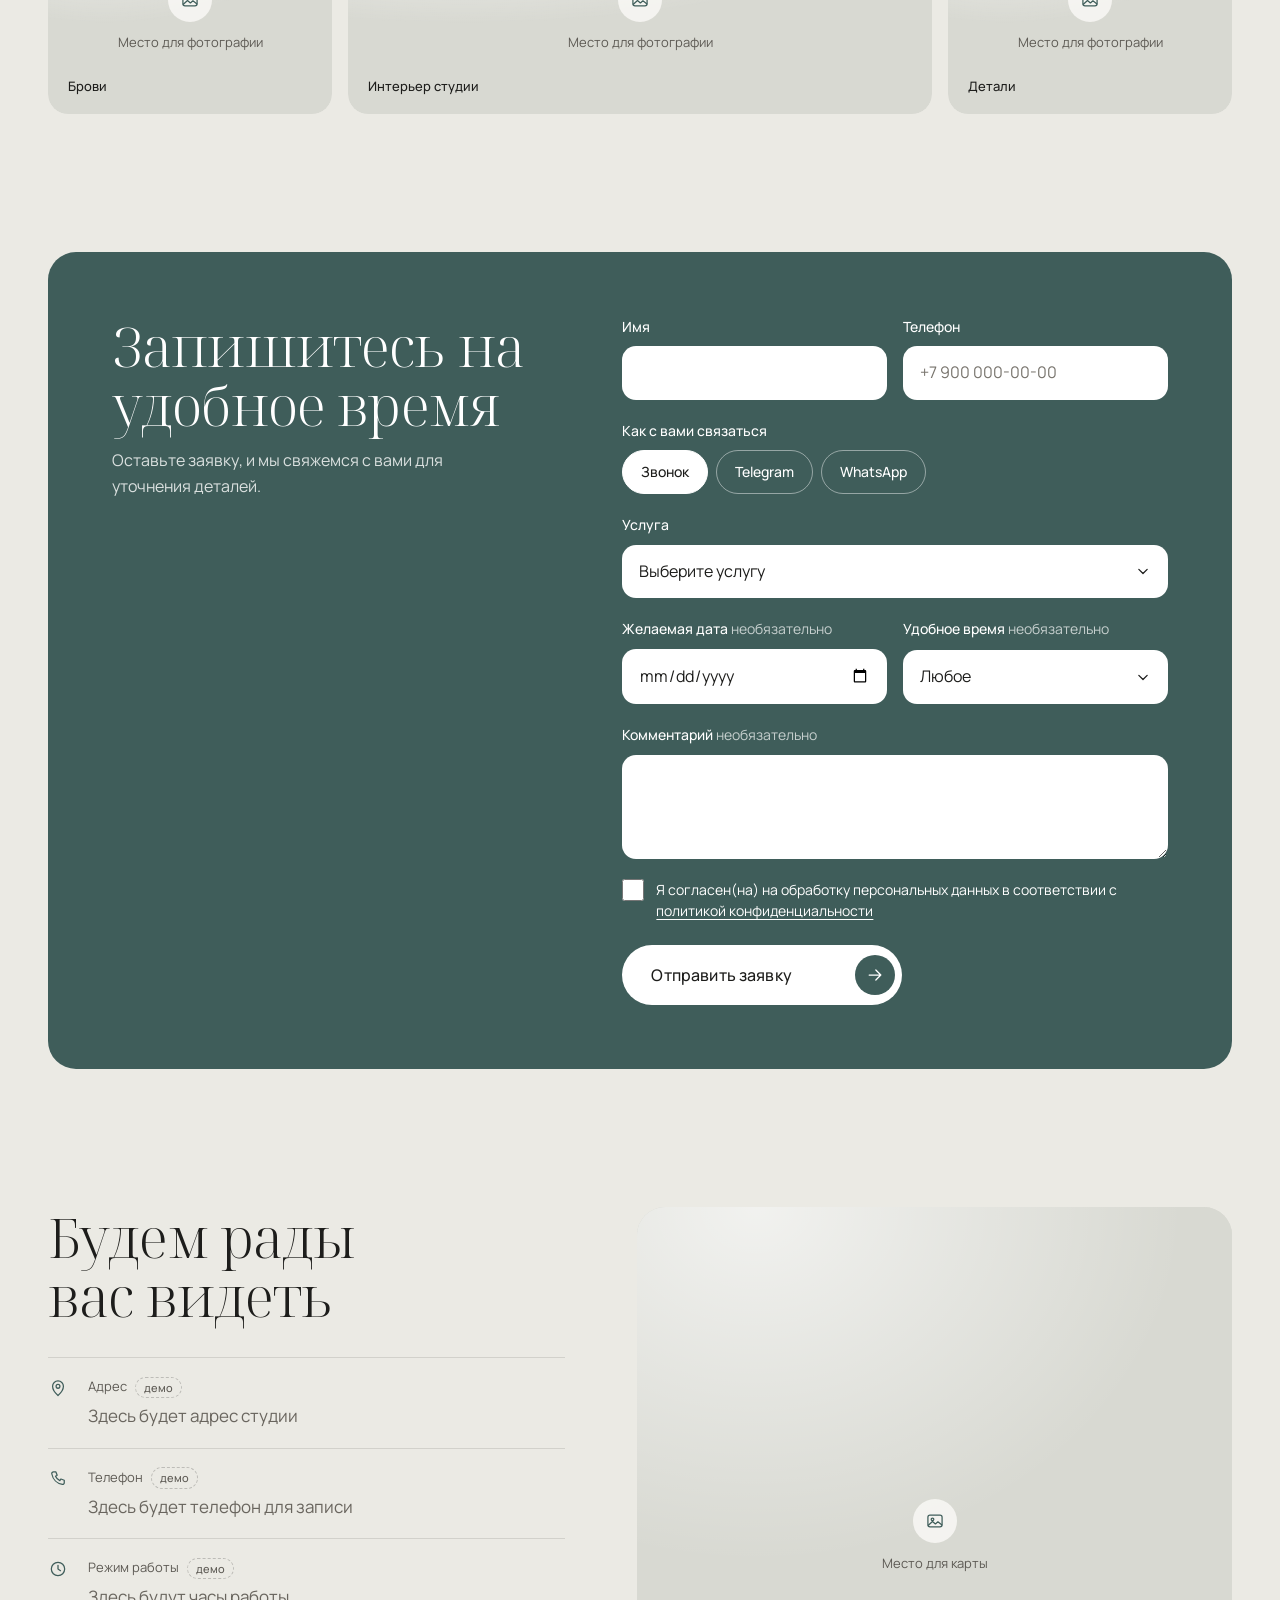
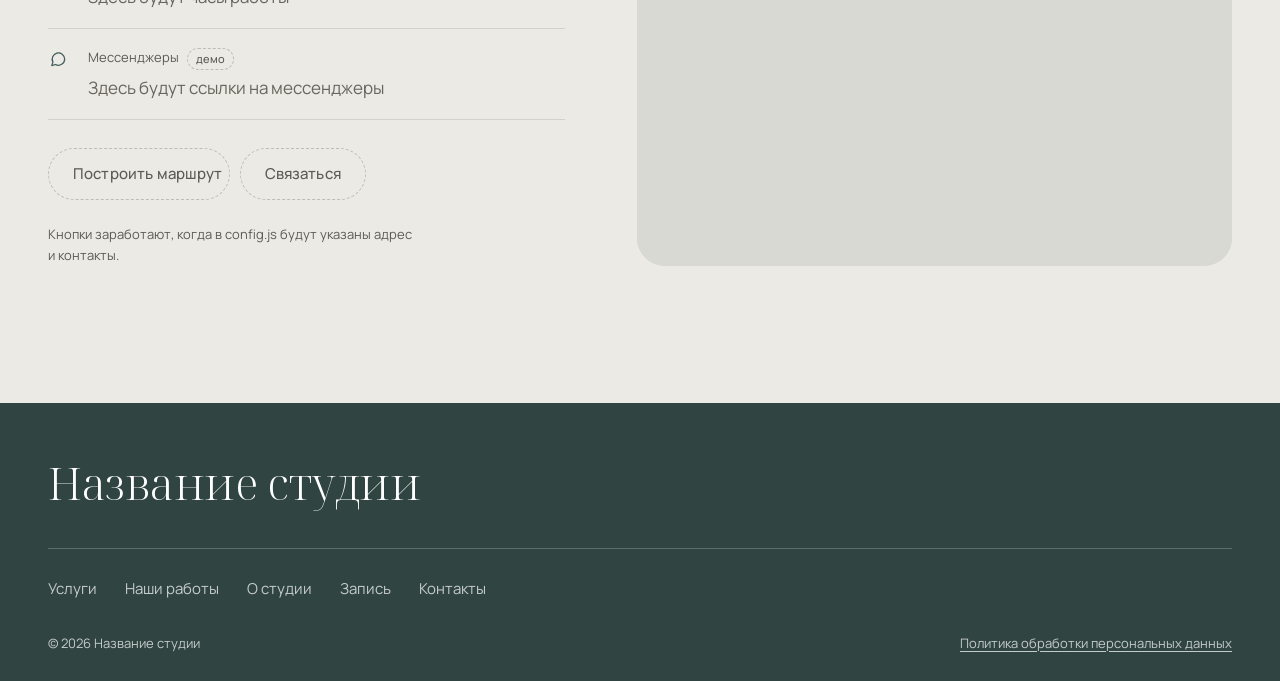
==== commit 8d02428e: "Simplify About panel padding Co-Authored-By: Claude Opus 5.5 <noreply@anthropic.com>" ====
--- a/index.html
+++ b/index.html
@@ -14,8 +14,8 @@
   <link rel="preload" href="assets/fonts/noto-serif-display-cyrillic.woff2" as="font" type="font/woff2" crossorigin>
   <link rel="preload" href="assets/fonts/manrope-cyrillic.woff2" as="font" type="font/woff2" crossorigin>
   <!-- ?v= — номер версии файлов. При каждом обновлении сайта меняйте его во всех ссылках, чтобы браузеры посетителей сразу взяли новые стили и скрипты. -->
-  <link rel="stylesheet" href="assets/css/fonts.css?v=20261025-6">
-  <link rel="stylesheet" href="assets/css/styles.css?v=20261025-6">
+  <link rel="stylesheet" href="assets/css/fonts.css?v=20261025-7">
+  <link rel="stylesheet" href="assets/css/styles.css?v=20261025-7">
   <script>document.documentElement.classList.add("js", "is-booting");</script>
 </head>
 <body>
@@ -306,8 +306,8 @@
     <button class="round-btn lightbox__close" type="button" data-lightbox-close aria-label="Закрыть просмотр"><svg class="icon"><use href="#i-close"/></svg></button>
   </dialog>
 
-  <script src="assets/js/config.js?v=20261025-6"></script>
-  <script src="assets/js/presets.js?v=20261025-6"></script>
-  <script src="assets/js/main.js?v=20261025-6"></script>
+  <script src="assets/js/config.js?v=20261025-7"></script>
+  <script src="assets/js/presets.js?v=20261025-7"></script>
+  <script src="assets/js/main.js?v=20261025-7"></script>
 </body>
 </html>
--- a/assets/css/styles.css
+++ b/assets/css/styles.css
@@ -775,7 +775,7 @@
     grid-row: 1;
     margin-top: clamp(72px, 7vw, 128px);
     /* слева отступ на ширину колонки, которую перекрывает фото */
-    padding: clamp(44px, 4vw, 72px) clamp(44px, 4vw, 80px) clamp(44px, 4vw, 72px) calc(12.5% + clamp(44px, 4vw, 72px));
+    padding: 56px 64px 56px calc(12.5% + 56px);
   }
 }
 
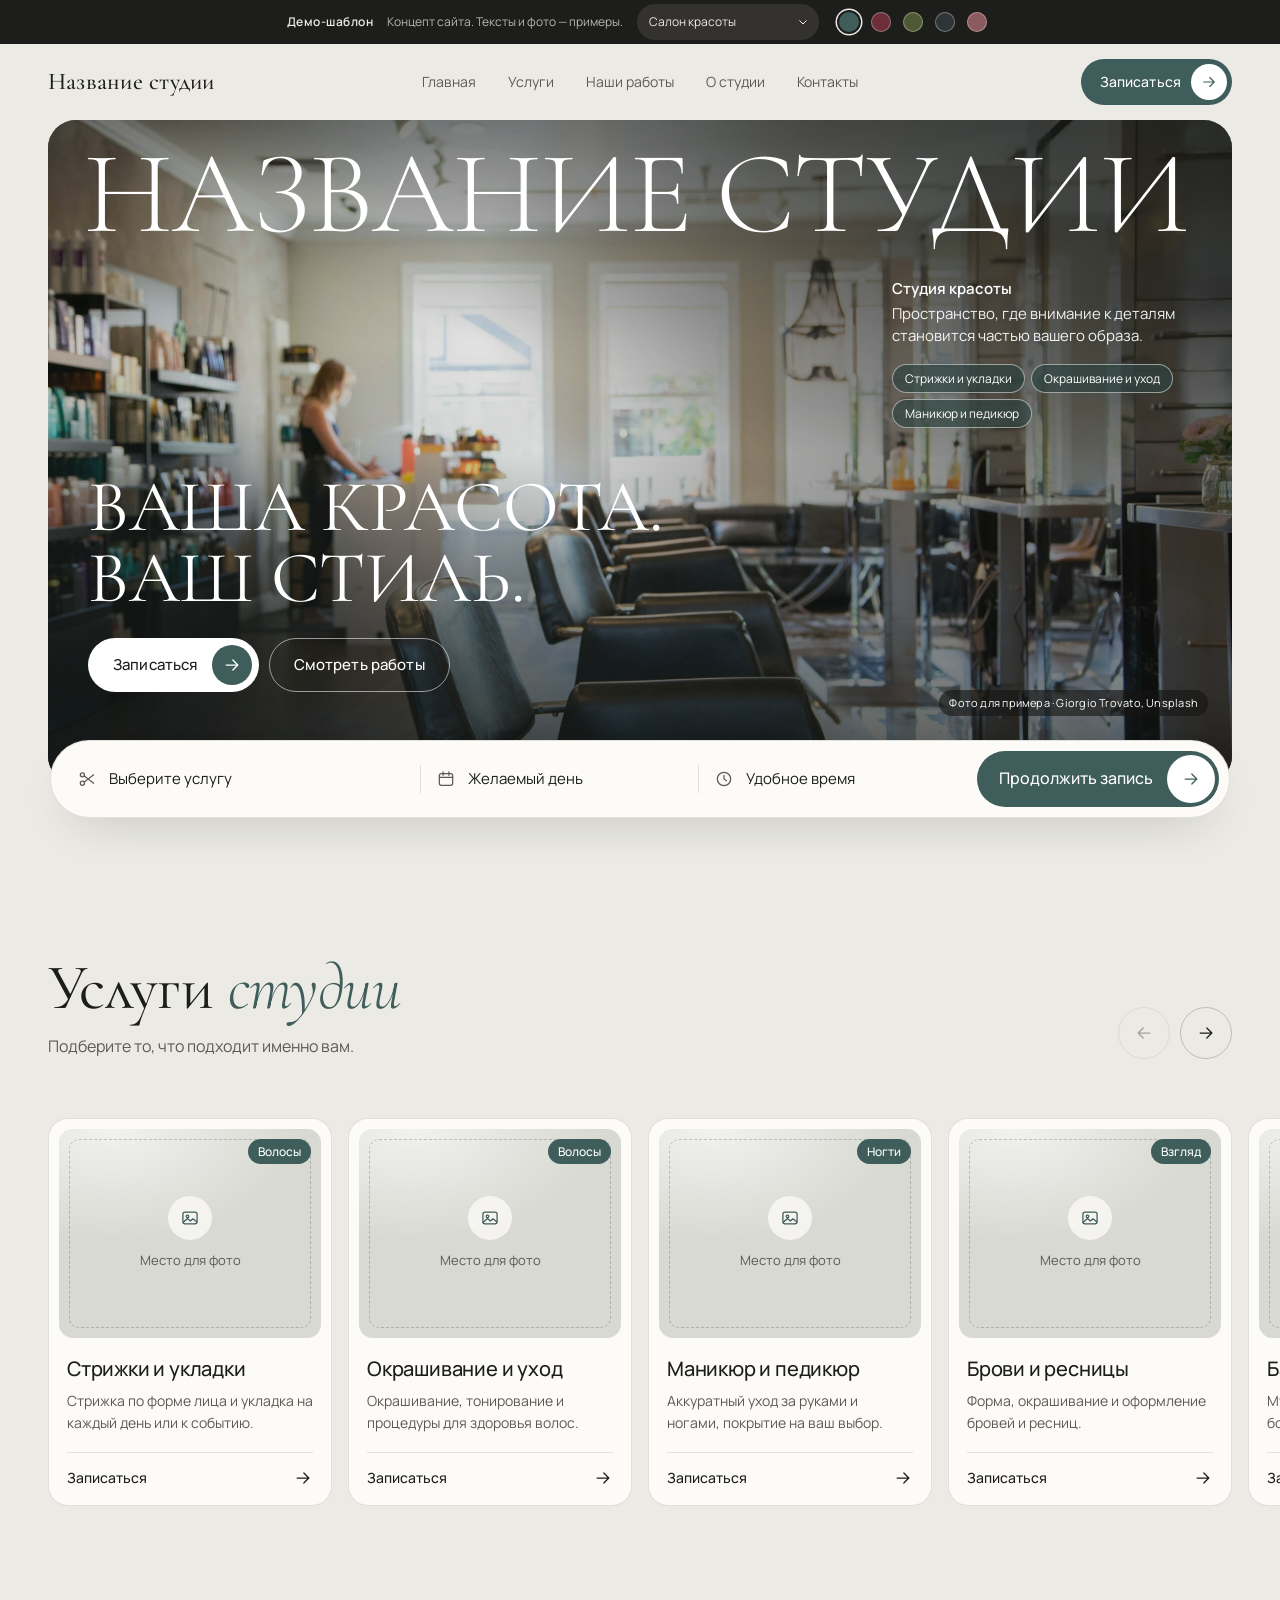
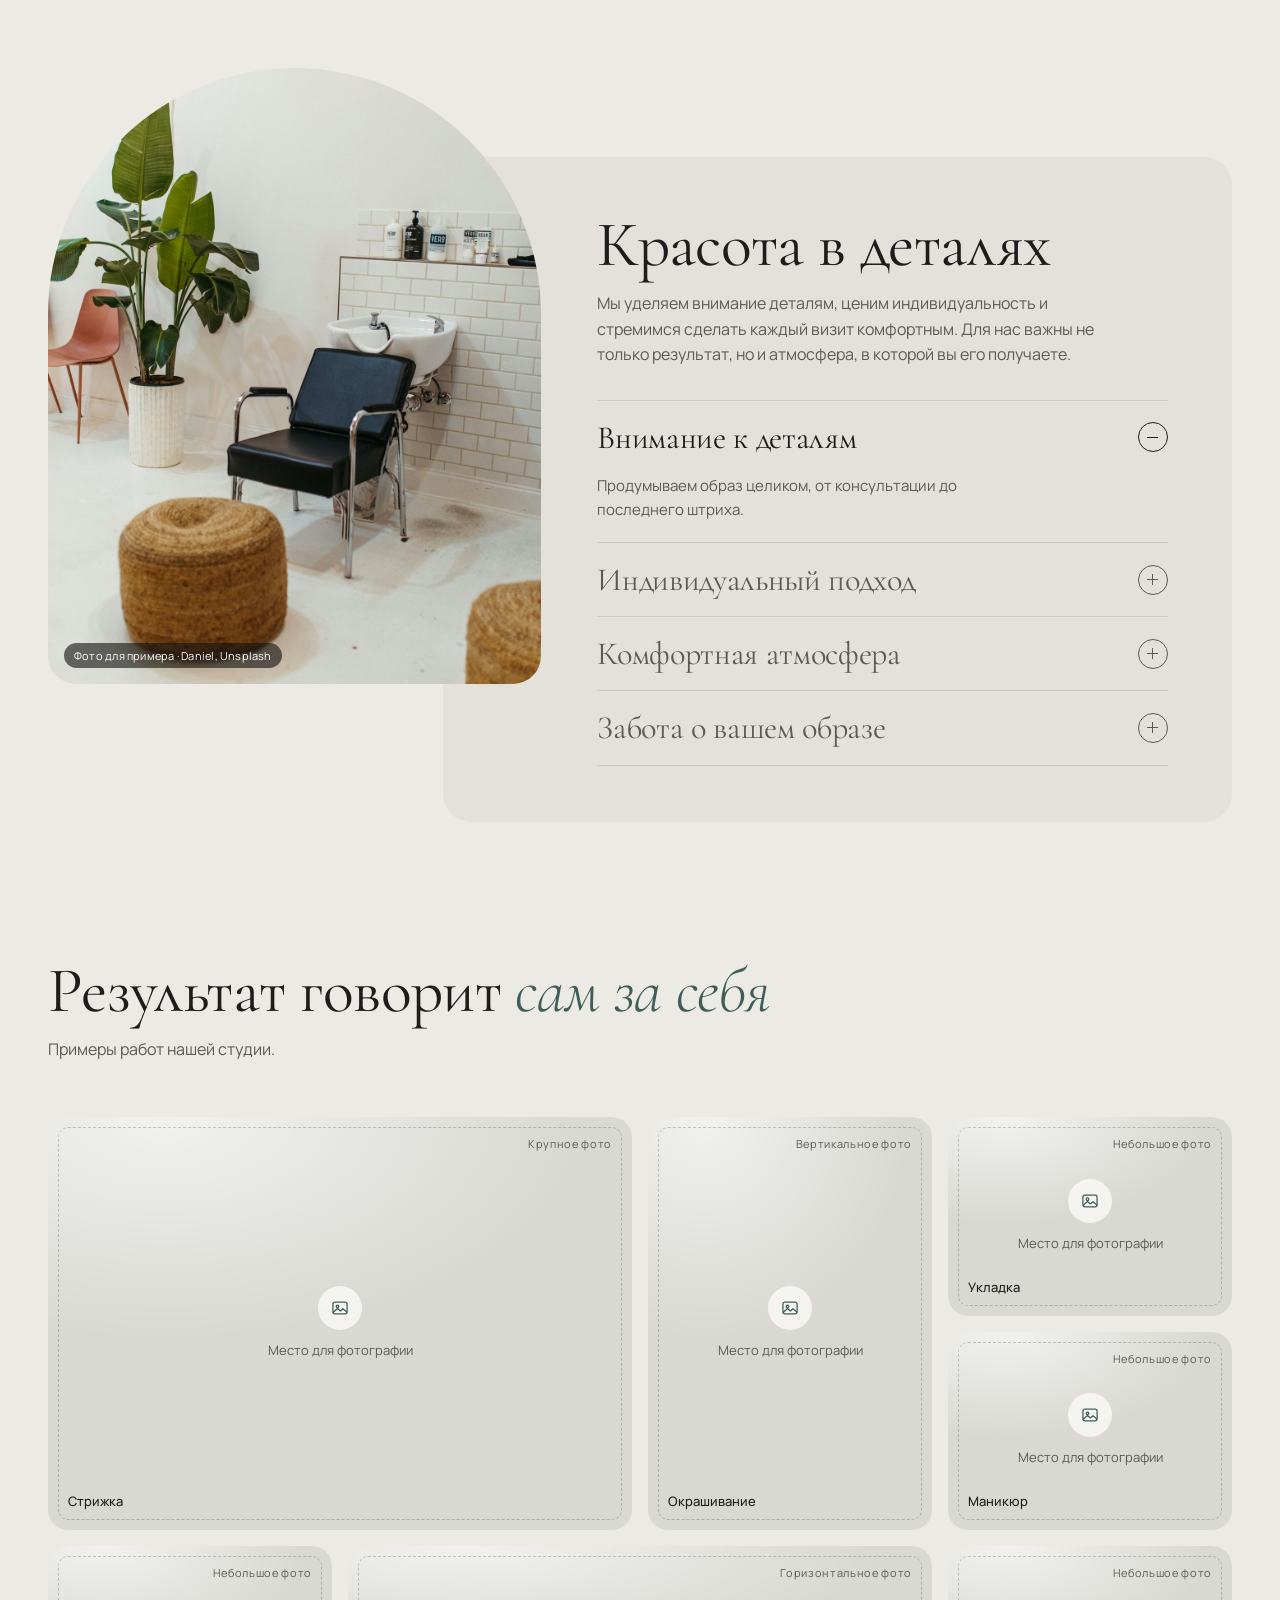
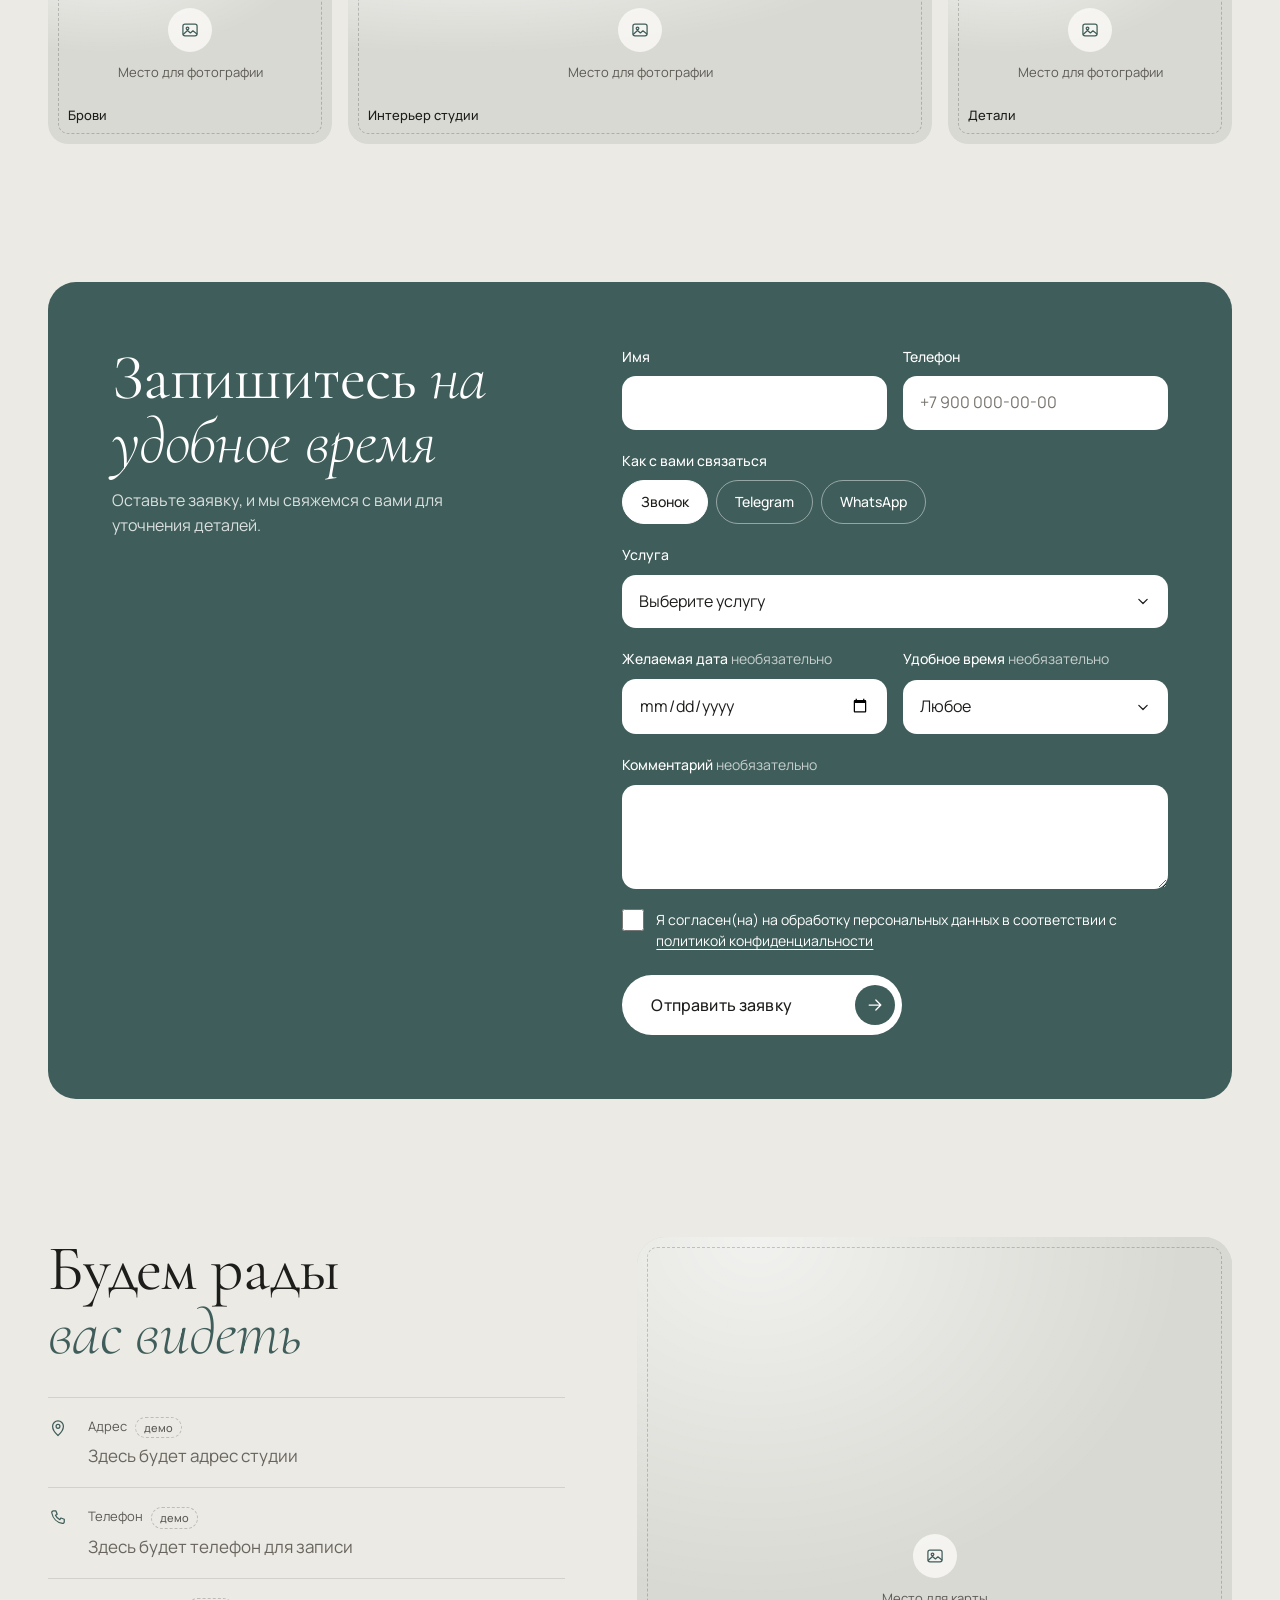
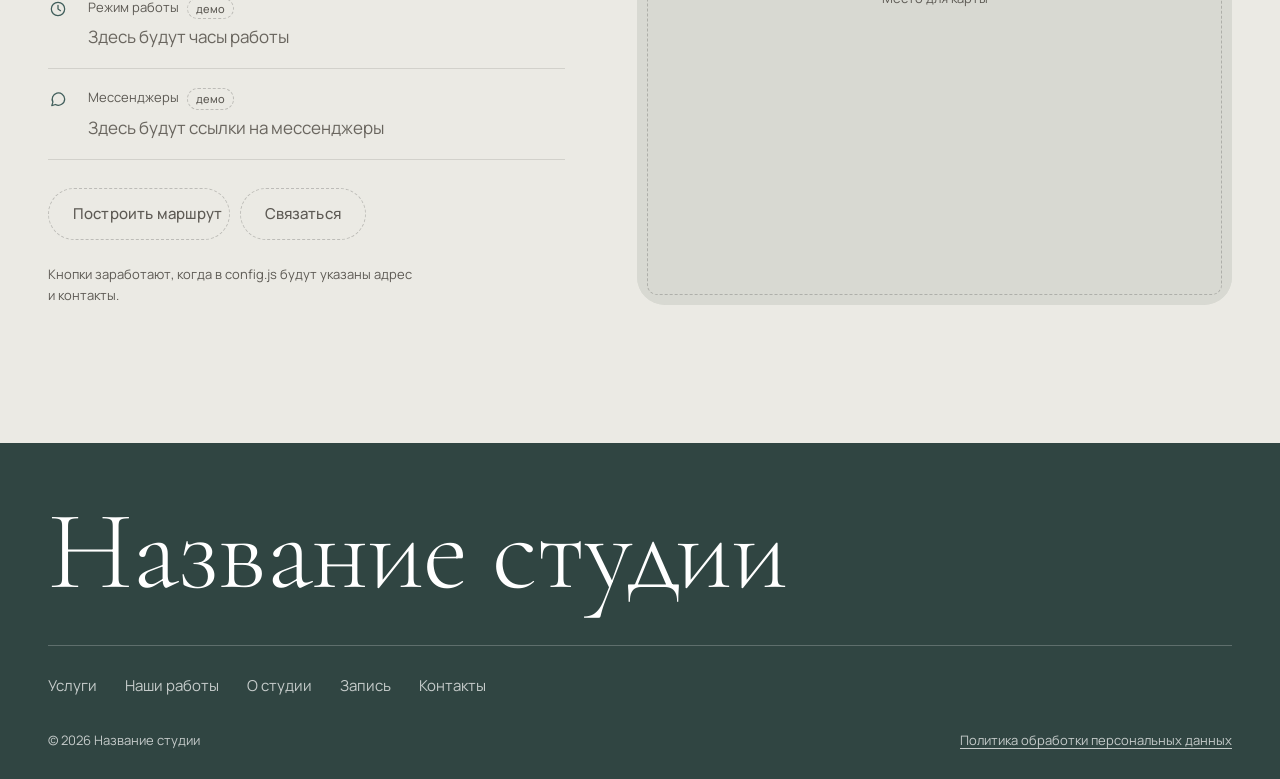
==== commit 1aee2b5d: "Switch display font to Cormorant Garamond and refine details - Self-host Cormorant Garamond (roman +" ====
--- a/index.html
+++ b/index.html
@@ -11,11 +11,11 @@
   <meta property="og:description" content="Пространство, где внимание к деталям становится частью вашего образа.">
   <meta property="og:image" content="https://gazizovsabir-cyber.github.io/salon-demo/assets/img/og.jpg">
   <link rel="icon" href="favicon.svg" type="image/svg+xml">
-  <link rel="preload" href="assets/fonts/noto-serif-display-cyrillic.woff2" as="font" type="font/woff2" crossorigin>
+  <link rel="preload" href="assets/fonts/cormorant-garamond-cyrillic.woff2" as="font" type="font/woff2" crossorigin>
   <link rel="preload" href="assets/fonts/manrope-cyrillic.woff2" as="font" type="font/woff2" crossorigin>
   <!-- ?v= — номер версии файлов. При каждом обновлении сайта меняйте его во всех ссылках, чтобы браузеры посетителей сразу взяли новые стили и скрипты. -->
-  <link rel="stylesheet" href="assets/css/fonts.css?v=20261025-7">
-  <link rel="stylesheet" href="assets/css/styles.css?v=20261025-7">
+  <link rel="stylesheet" href="assets/css/fonts.css?v=20261028-1">
+  <link rel="stylesheet" href="assets/css/styles.css?v=20261028-1">
   <script>document.documentElement.classList.add("js", "is-booting");</script>
 </head>
 <body>
@@ -151,7 +151,7 @@
       <div class="container">
         <div class="section-head">
           <div>
-            <h2 class="section-title" id="services-title">Услуги студии</h2>
+            <h2 class="section-title" id="services-title">Услуги <em>студии</em></h2>
             <p class="section-lead">Подберите то, что подходит именно вам.</p>
           </div>
           <div class="carousel-nav" data-carousel-nav>
@@ -183,7 +183,7 @@
       <div class="container">
         <div class="section-head">
           <div>
-            <h2 class="section-title" id="gallery-title">Результат говорит сам за себя</h2>
+            <h2 class="section-title" id="gallery-title">Результат говорит <em>сам за себя</em></h2>
             <p class="section-lead">Примеры работ нашей студии.</p>
           </div>
         </div>
@@ -195,7 +195,7 @@
       <div class="container">
         <div class="booking__card">
           <div class="booking__intro">
-            <h2 class="section-title" id="booking-title">Запишитесь на удобное время</h2>
+            <h2 class="section-title" id="booking-title">Запишитесь <em>на удобное время</em></h2>
             <p class="booking__lead">Оставьте заявку, и мы свяжемся с вами для уточнения деталей.</p>
             <div class="booking__alt" data-booking-alt></div>
           </div>
@@ -270,7 +270,7 @@
     <section class="section contacts" id="contacts" data-section="contacts" aria-labelledby="contacts-title">
       <div class="container contacts__grid">
         <div class="contacts__info reveal">
-          <h2 class="section-title" id="contacts-title">Будем рады вас видеть</h2>
+          <h2 class="section-title" id="contacts-title">Будем рады <em>вас видеть</em></h2>
           <dl class="contact-list" data-contact-list></dl>
           <div class="contacts__actions" data-contact-actions></div>
         </div>
@@ -306,8 +306,8 @@
     <button class="round-btn lightbox__close" type="button" data-lightbox-close aria-label="Закрыть просмотр"><svg class="icon"><use href="#i-close"/></svg></button>
   </dialog>
 
-  <script src="assets/js/config.js?v=20261025-7"></script>
-  <script src="assets/js/presets.js?v=20261025-7"></script>
-  <script src="assets/js/main.js?v=20261025-7"></script>
+  <script src="assets/js/config.js?v=20261028-1"></script>
+  <script src="assets/js/presets.js?v=20261028-1"></script>
+  <script src="assets/js/main.js?v=20261028-1"></script>
 </body>
 </html>
--- a/assets/css/fonts.css
+++ b/assets/css/fonts.css
@@ -1,5 +1,5 @@
 /* Шрифты хранятся в папке сайта, чтобы не зависеть от Google Fonts.
-   Manrope и Noto Serif Display распространяются по лицензии SIL Open Font License 1.1. */
+   Manrope и Cormorant Garamond распространяются по лицензии SIL Open Font License 1.1. */
 
 /* cyrillic-ext */
 @font-face {
@@ -33,20 +33,40 @@
 
 /* cyrillic */
 @font-face {
-  font-family: "Noto Serif Display";
+  font-family: "Cormorant Garamond";
   font-style: normal;
-  font-weight: 200 400;
+  font-weight: 300 700;
   font-display: swap;
-  src: url("../fonts/noto-serif-display-cyrillic.woff2") format("woff2");
+  src: url("../fonts/cormorant-garamond-cyrillic.woff2") format("woff2");
   unicode-range: U+0301, U+0400-045F, U+0490-0491, U+04B0-04B1, U+2116;
 }
 
 /* latin */
 @font-face {
-  font-family: "Noto Serif Display";
+  font-family: "Cormorant Garamond";
   font-style: normal;
-  font-weight: 200 400;
+  font-weight: 300 700;
   font-display: swap;
-  src: url("../fonts/noto-serif-display-latin.woff2") format("woff2");
+  src: url("../fonts/cormorant-garamond-latin.woff2") format("woff2");
   unicode-range: U+0000-00FF, U+0131, U+0152-0153, U+02BB-02BC, U+02C6, U+02DA, U+02DC, U+0304, U+0308, U+0329, U+2000-206F, U+20AC, U+2122, U+2191, U+2193, U+2212, U+2215, U+FEFF, U+FFFD;
 }
+
+/* cyrillic italic */
+@font-face {
+  font-family: "Cormorant Garamond";
+  font-style: italic;
+  font-weight: 300 700;
+  font-display: swap;
+  src: url("../fonts/cormorant-garamond-italic-cyrillic.woff2") format("woff2");
+  unicode-range: U+0301, U+0400-045F, U+0490-0491, U+04B0-04B1, U+2116;
+}
+
+/* latin italic */
+@font-face {
+  font-family: "Cormorant Garamond";
+  font-style: italic;
+  font-weight: 300 700;
+  font-display: swap;
+  src: url("../fonts/cormorant-garamond-italic-latin.woff2") format("woff2");
+  unicode-range: U+0000-00FF, U+0131, U+0152-0153, U+02BB-02BC, U+02C6, U+02DA, U+02DC, U+0304, U+0308, U+0329, U+2000-206F, U+20AC, U+2122, U+2191, U+2193, U+2212, U+2215, U+FEFF, U+FFFD;
+}
--- a/assets/css/styles.css
+++ b/assets/css/styles.css
@@ -13,7 +13,7 @@
   --line: rgba(29, 29, 27, 0.12);
   --line-strong: rgba(29, 29, 27, 0.22);
 
-  --serif: "Noto Serif Display", "Times New Roman", serif;
+  --serif: "Cormorant Garamond", "Times New Roman", serif;
   --sans: "Manrope", system-ui, -apple-system, "Segoe UI", sans-serif;
 
   --radius-lg: 28px;
@@ -203,9 +203,9 @@
   display: inline-flex;
   align-items: center;
   font-family: var(--serif);
-  font-weight: 400;
-  font-size: 1.25rem;
-  letter-spacing: 0.02em;
+  font-weight: 500;
+  font-size: 1.5rem;
+  letter-spacing: 0.01em;
   text-decoration: none;
   white-space: nowrap;
   margin-right: auto;
@@ -251,9 +251,9 @@
   display: block;
   padding: 16px 0;
   font-family: var(--serif);
-  font-weight: 300;
-  font-size: 2rem;
-  line-height: 1.2;
+  font-weight: 400;
+  font-size: 2.375rem;
+  line-height: 1.15;
   text-decoration: none;
 }
 .js .mobile-menu:not([hidden]) { animation: menu-in 0.45s var(--ease-out); }
@@ -318,10 +318,10 @@
 .hero__wordmark {
   padding: 18px 16px 0;
   font-family: var(--serif);
-  font-weight: 200;
+  font-weight: 300;
   font-size: 15vw;
-  line-height: 0.88;
-  letter-spacing: -0.02em;
+  line-height: 0.86;
+  letter-spacing: -0.01em;
   text-transform: uppercase;
   white-space: nowrap;
 }
@@ -359,10 +359,10 @@
 .hero__main { padding: 0 16px 24px; }
 .hero__title {
   font-family: var(--serif);
-  font-weight: 300;
-  font-size: clamp(2.1rem, 1.3rem + 3.4vw, 4.5rem);
-  line-height: 1.02;
-  letter-spacing: -0.01em;
+  font-weight: 400;
+  font-size: clamp(2.4rem, 1.5rem + 3.8vw, 5.25rem);
+  line-height: 0.98;
+  letter-spacing: -0.005em;
   text-transform: uppercase;
   text-wrap: balance;
 }
@@ -541,12 +541,19 @@
 
 .section-title {
   font-family: var(--serif);
+  font-weight: 400;
+  font-size: clamp(2.5rem, 1.6rem + 3vw, 4.5rem);
+  line-height: 1;
+  letter-spacing: -0.01em;
+  text-wrap: balance;
+}
+/* Курсивом выделяется вторая часть заголовка — «журнальный» акцент в цвете студии. */
+.section-title em {
+  font-style: italic;
   font-weight: 300;
-  font-size: clamp(2.1rem, 1.4rem + 2.6vw, 3.75rem);
-  line-height: 1.06;
-  letter-spacing: -0.015em;
-  text-wrap: balance;
-}
+  color: var(--accent);
+}
+.booking .section-title em { color: inherit; }
 .section-lead {
   margin-top: 14px;
   max-width: 46ch;
@@ -586,7 +593,7 @@
   border-radius: var(--radius-md);
   transition: box-shadow 0.4s var(--ease-out), transform 0.4s var(--ease-out);
 }
-.service-card:hover { box-shadow: var(--shadow-soft); }
+.service-card:hover { box-shadow: var(--shadow-soft); border-color: var(--line-strong); }
 
 .service-card__media {
   position: relative;
@@ -658,6 +665,15 @@
   color: var(--ink-2);
   text-align: center;
 }
+/* Тонкая пунктирная рамка: видно, что это задуманное место под фото, а не пустота. */
+.ph::before {
+  content: "";
+  position: absolute;
+  inset: 10px;
+  border: 1px dashed var(--line-strong);
+  border-radius: calc(var(--radius-sm) - 4px);
+  pointer-events: none;
+}
 .ph__icon {
   display: grid;
   place-items: center;
@@ -723,9 +739,9 @@
 .feature__head:focus-visible { outline-offset: 4px; }
 .feature__title {
   font-family: var(--serif);
-  font-weight: 300;
-  font-size: clamp(1.375rem, 1.1rem + 0.8vw, 1.75rem);
-  line-height: 1.2;
+  font-weight: 400;
+  font-size: clamp(1.625rem, 1.3rem + 0.9vw, 2.125rem);
+  line-height: 1.15;
   letter-spacing: -0.01em;
   color: var(--ink-2);
   transition: color 0.3s var(--ease-out);
@@ -1096,12 +1112,14 @@
   color: var(--accent-ink);
   --footer-muted: color-mix(in oklab, var(--accent-ink) 74%, var(--accent-deep));
 }
+/* Крупное название внизу — перекличка с первым экраном. */
 .footer__wordmark {
   font-family: var(--serif);
   font-weight: 300;
-  font-size: clamp(1.75rem, 1.2rem + 2vw, 2.75rem);
-  line-height: 1.1;
+  font-size: clamp(2.75rem, 1rem + 7.5vw, 8.5rem);
+  line-height: 0.95;
   letter-spacing: -0.01em;
+  overflow-wrap: anywhere;
 }
 .footer__row {
   display: grid;
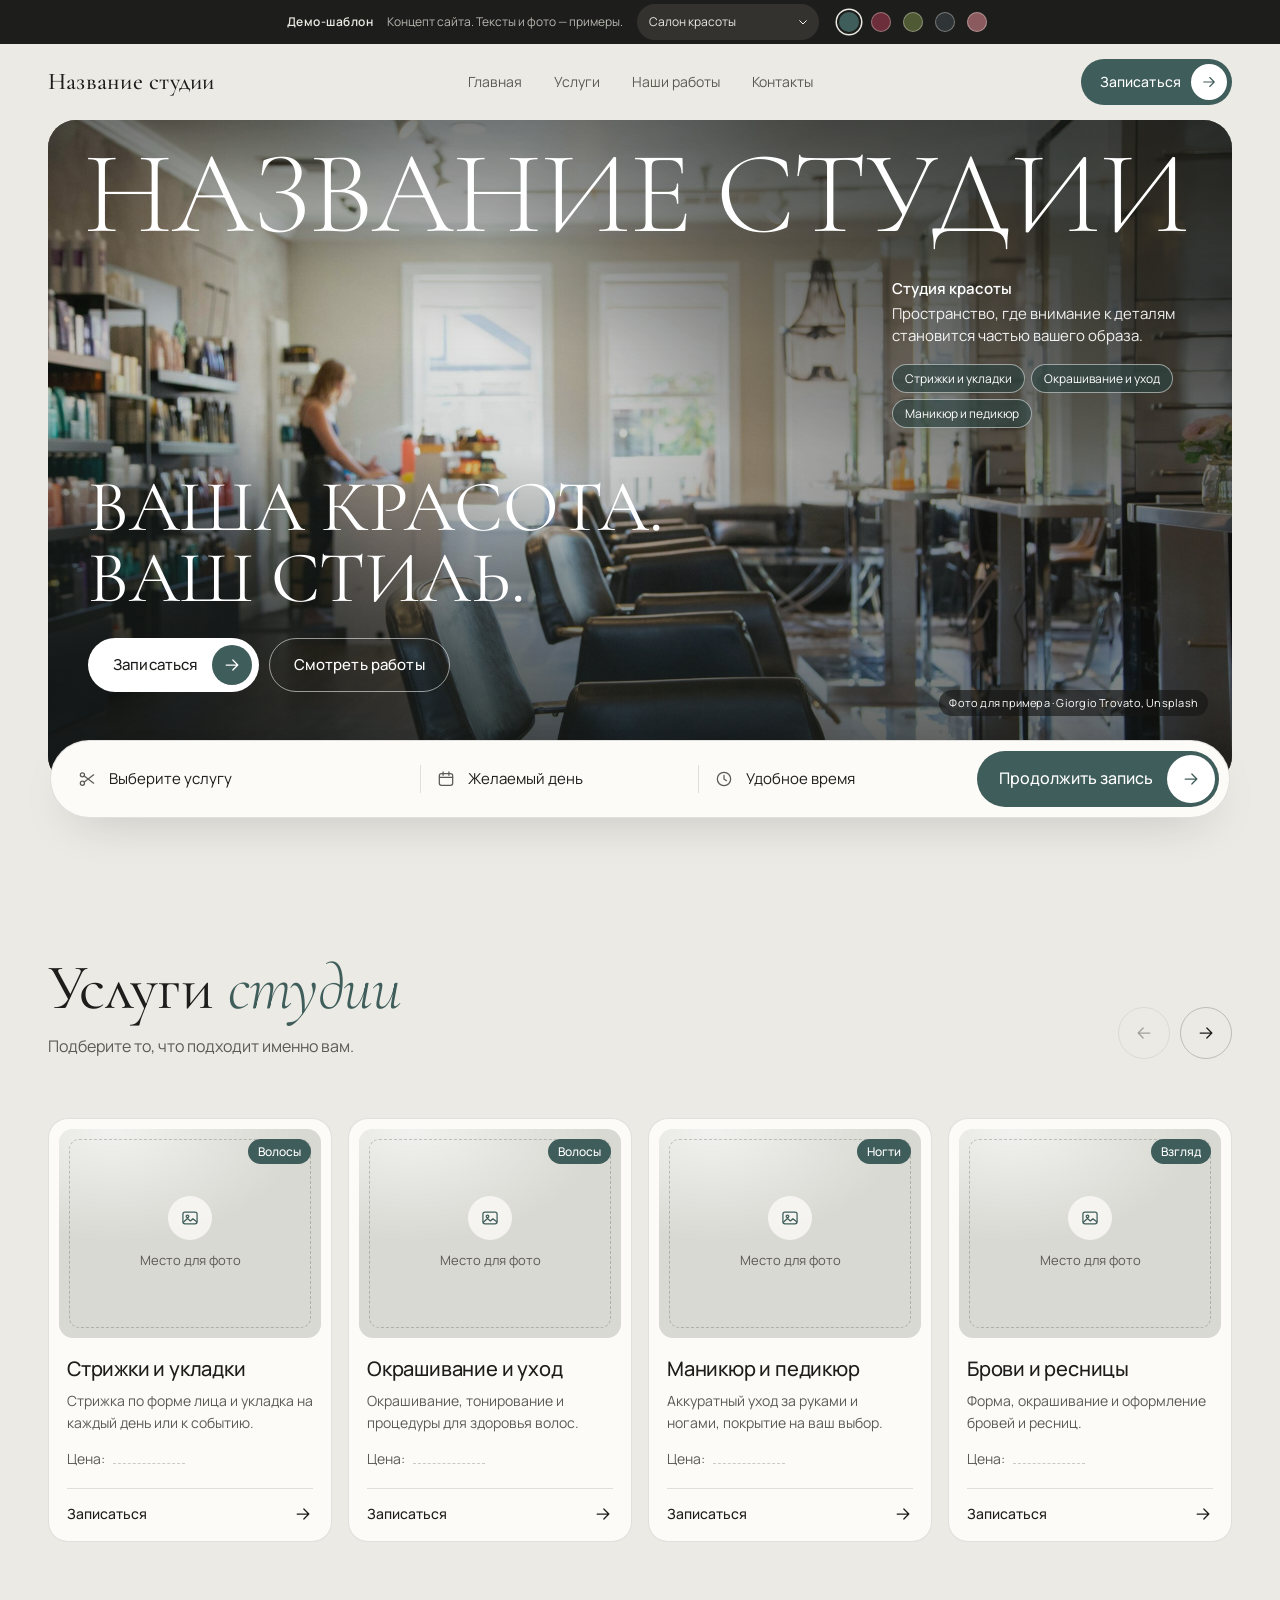
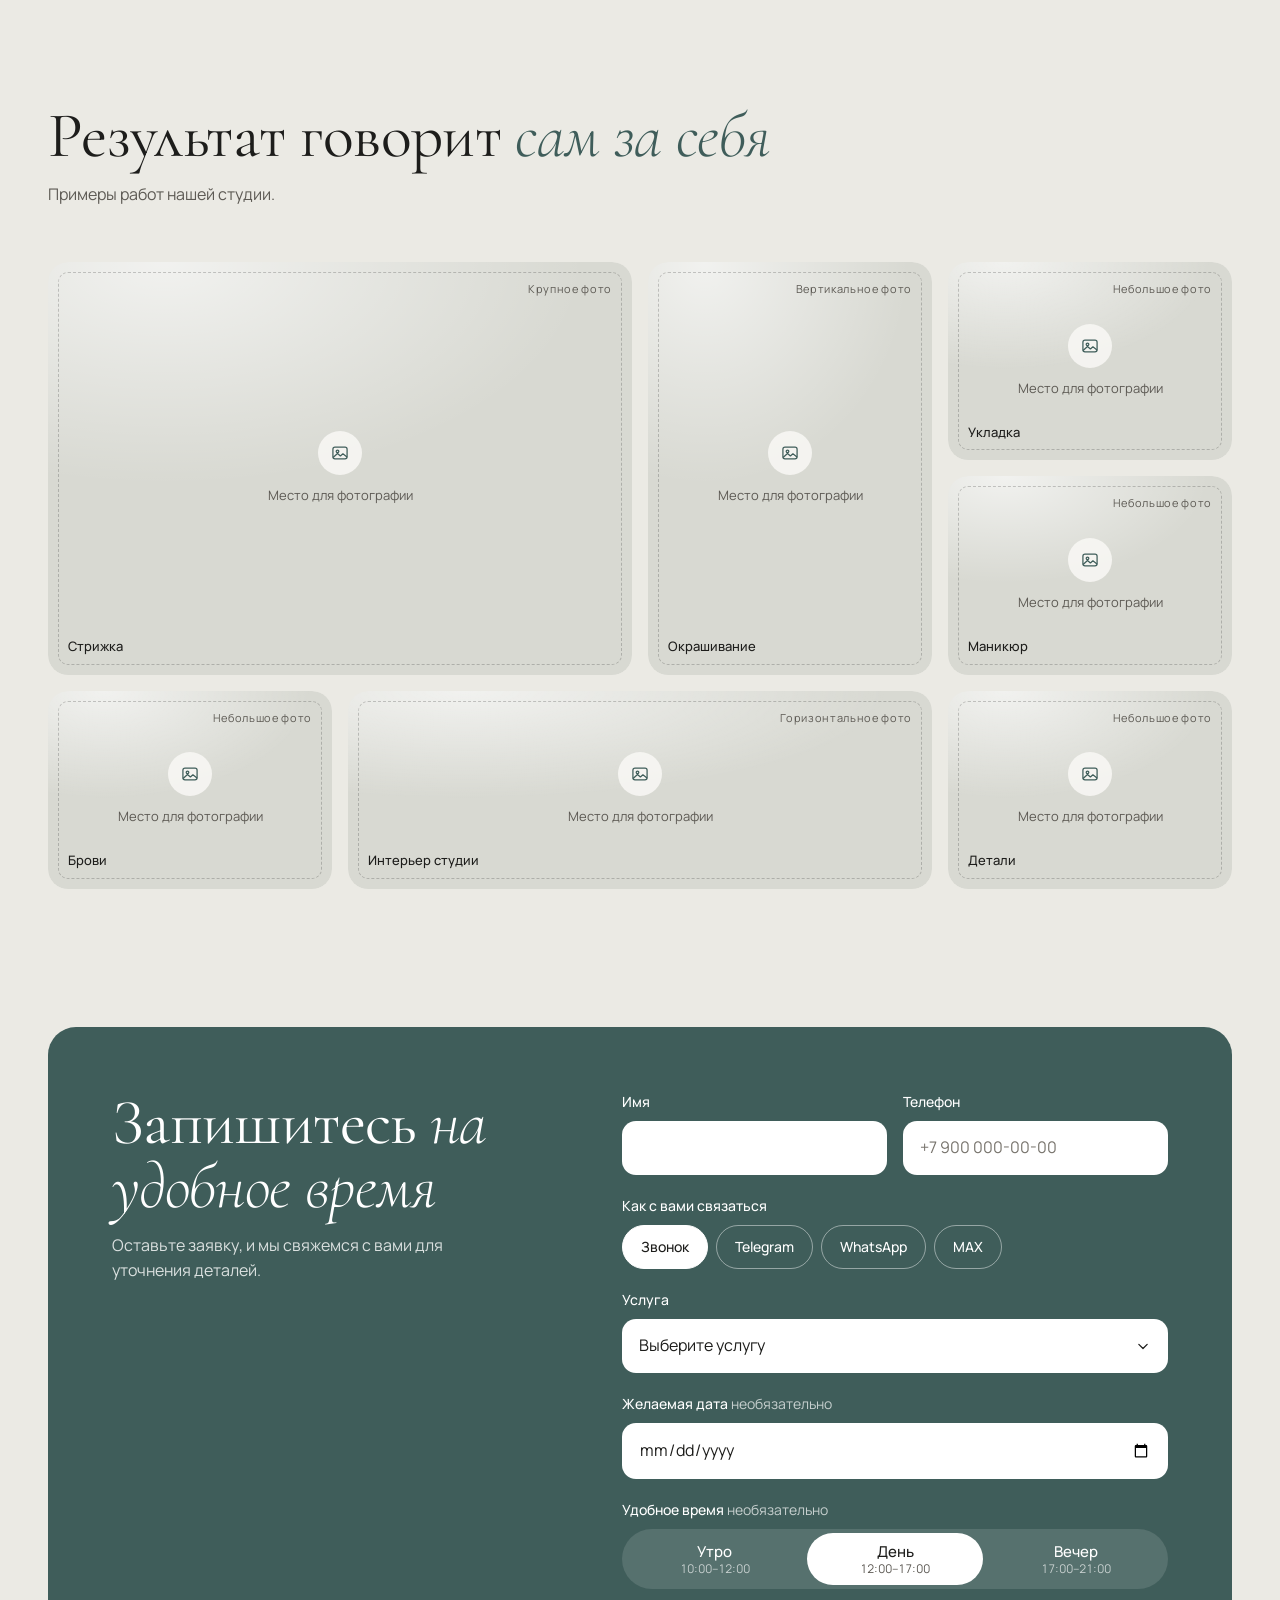
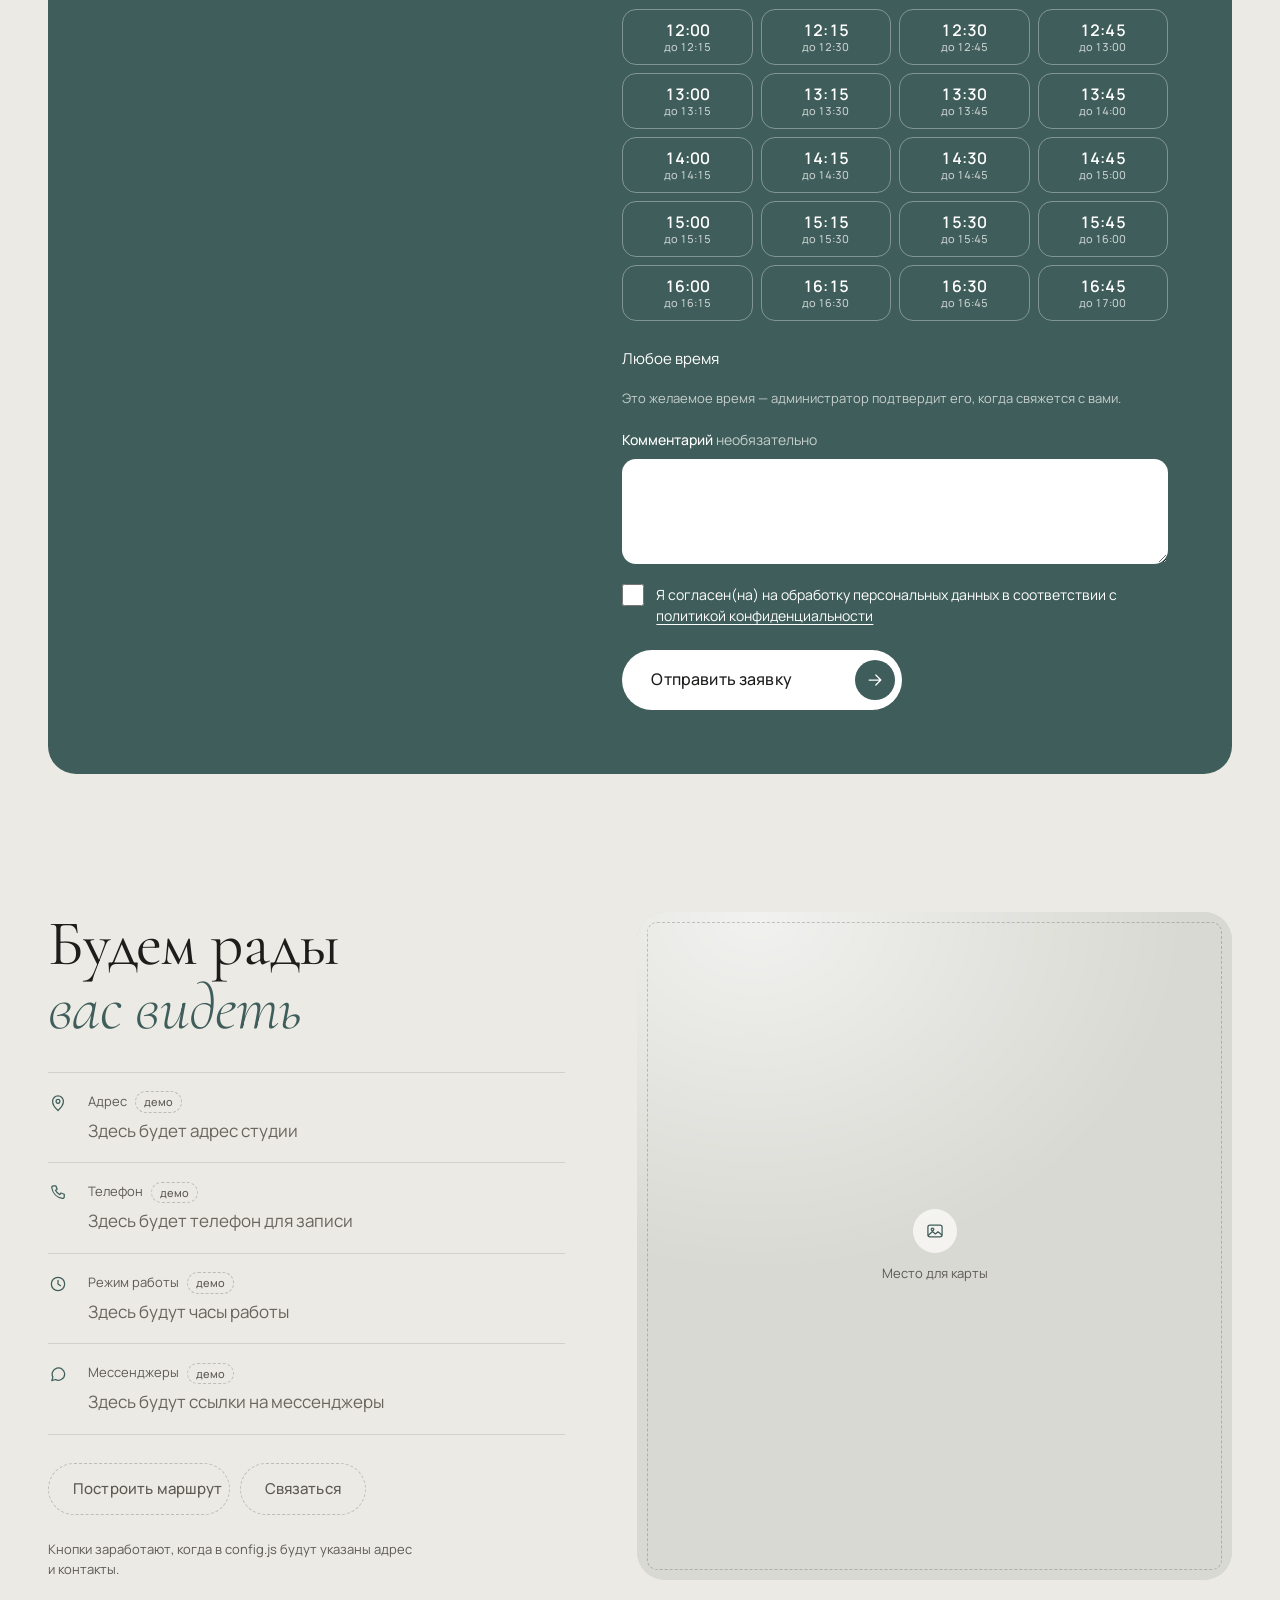
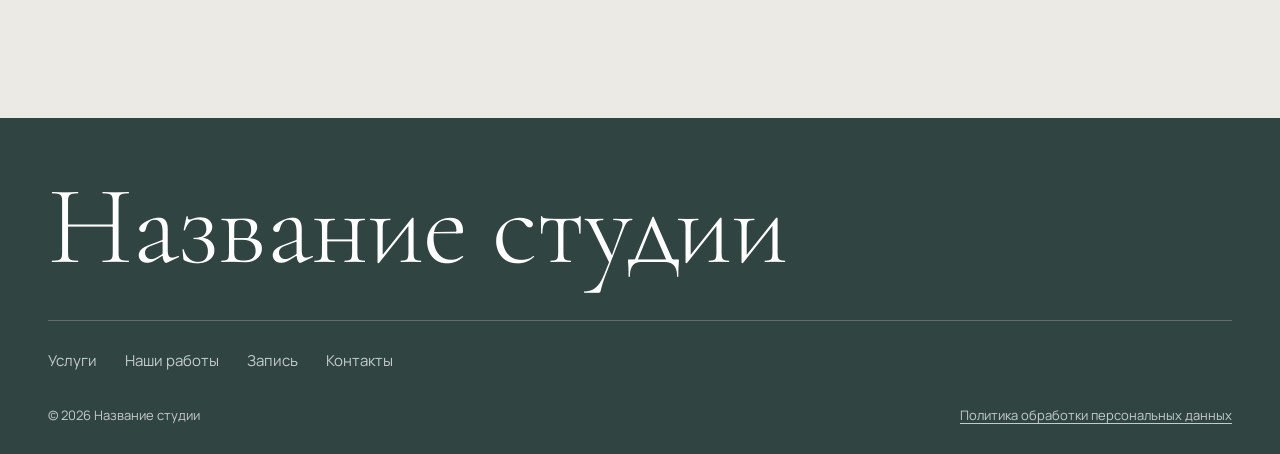
==== commit 1025f876: "Remove About section, add price row, MAX and 15-minute time slots - Clip the services carousel to th" ====
--- a/index.html
+++ b/index.html
@@ -14,8 +14,8 @@
   <link rel="preload" href="assets/fonts/cormorant-garamond-cyrillic.woff2" as="font" type="font/woff2" crossorigin>
   <link rel="preload" href="assets/fonts/manrope-cyrillic.woff2" as="font" type="font/woff2" crossorigin>
   <!-- ?v= — номер версии файлов. При каждом обновлении сайта меняйте его во всех ссылках, чтобы браузеры посетителей сразу взяли новые стили и скрипты. -->
-  <link rel="stylesheet" href="assets/css/fonts.css?v=20261028-1">
-  <link rel="stylesheet" href="assets/css/styles.css?v=20261028-1">
+  <link rel="stylesheet" href="assets/css/fonts.css?v=20261028-4">
+  <link rel="stylesheet" href="assets/css/styles.css?v=20261028-4">
   <script>document.documentElement.classList.add("js", "is-booting");</script>
 </head>
 <body>
@@ -57,7 +57,6 @@
           <li><a href="#top">Главная</a></li>
           <li data-section-link="services"><a href="#services">Услуги</a></li>
           <li data-section-link="gallery"><a href="#gallery">Наши работы</a></li>
-          <li data-section-link="about"><a href="#about">О студии</a></li>
           <li data-section-link="contacts"><a href="#contacts">Контакты</a></li>
         </ul>
       </nav>
@@ -75,7 +74,6 @@
         <li><a href="#top">Главная</a></li>
         <li data-section-link="services"><a href="#services">Услуги</a></li>
         <li data-section-link="gallery"><a href="#gallery">Наши работы</a></li>
-        <li data-section-link="about"><a href="#about">О студии</a></li>
         <li data-section-link="contacts"><a href="#contacts">Контакты</a></li>
       </ul>
       <a class="btn btn--dark btn--block" href="#booking" data-book>
@@ -133,11 +131,8 @@
         <label class="quickbook__field">
           <svg class="icon"><use href="#i-clock"/></svg>
           <span class="visually-hidden">Удобное время</span>
-          <select name="time">
+          <select name="time" data-slot-select>
             <option value="">Удобное время</option>
-            <option>Утро</option>
-            <option>День</option>
-            <option>Вечер</option>
           </select>
         </label>
         <button class="quickbook__submit" type="submit">
@@ -165,20 +160,6 @@
       </div>
     </section>
 
-    <section class="section about" id="about" data-section="about" aria-labelledby="about-title">
-      <div class="container about__grid">
-        <figure class="about__media reveal">
-          <img data-img="about.image" src="assets/img/about.jpg" alt="Кресло у мойки для волос, растения и белая плитка" loading="lazy">
-          <a class="photo-credit photo-credit--dark" data-credit="about.image" href="https://unsplash.com/photos/Ui6DZ9A1eXU" target="_blank" rel="noopener">Фото для примера</a>
-        </figure>
-        <div class="about__panel reveal">
-          <h2 class="section-title" id="about-title" data-c="about.title">Красота в деталях</h2>
-          <p class="section-lead about__lead" data-c="about.text">Мы уделяем внимание деталям, ценим индивидуальность и стремимся сделать каждый визит комфортным. Для нас важны не только результат, но и атмосфера, в которой вы его получаете.</p>
-          <div class="features" data-advantages></div>
-        </div>
-      </div>
-    </section>
-
     <section class="section gallery" id="gallery" data-section="gallery" aria-labelledby="gallery-title">
       <div class="container">
         <div class="section-head">
@@ -218,6 +199,7 @@
                   <label class="chip"><input type="radio" name="contactMethod" value="Звонок" checked><span>Звонок</span></label>
                   <label class="chip"><input type="radio" name="contactMethod" value="Telegram"><span>Telegram</span></label>
                   <label class="chip"><input type="radio" name="contactMethod" value="WhatsApp"><span>WhatsApp</span></label>
+                  <label class="chip"><input type="radio" name="contactMethod" value="MAX"><span>MAX</span></label>
                 </div>
               </fieldset>
               <div class="field field--wide">
@@ -227,19 +209,22 @@
                 </select>
                 <p class="field__error" id="f-service-err"></p>
               </div>
-              <div class="field">
+              <div class="field field--wide">
                 <label for="f-date">Желаемая дата <span class="field__opt">необязательно</span></label>
                 <input id="f-date" name="date" type="date" data-min-today>
               </div>
-              <div class="field">
-                <label for="f-time">Удобное время <span class="field__opt">необязательно</span></label>
-                <select id="f-time" name="time">
-                  <option value="">Любое</option>
-                  <option>Утро</option>
-                  <option>День</option>
-                  <option>Вечер</option>
-                </select>
-              </div>
+              <fieldset class="field field--wide slots" data-slots>
+                <legend>Удобное время <span class="field__opt">необязательно</span></legend>
+                <!-- Периоды и окна по 15 минут строятся из config.js → form.slots -->
+                <div class="slots__periods" data-slot-periods></div>
+                <input class="visually-hidden" type="radio" name="time" value="" checked tabindex="-1" aria-hidden="true">
+                <div data-slot-groups></div>
+                <p class="slots__summary" aria-live="polite">
+                  <span data-slot-summary>Любое время</span>
+                  <button class="slots__reset" type="button" data-slot-reset hidden>Сбросить</button>
+                </p>
+                <p class="slots__note">Это желаемое время — администратор подтвердит его, когда свяжется с вами.</p>
+              </fieldset>
               <div class="field field--wide">
                 <label for="f-comment">Комментарий <span class="field__opt">необязательно</span></label>
                 <textarea id="f-comment" name="comment" rows="3" maxlength="500"></textarea>
@@ -287,7 +272,6 @@
           <ul class="footer__links">
             <li data-section-link="services"><a href="#services">Услуги</a></li>
             <li data-section-link="gallery"><a href="#gallery">Наши работы</a></li>
-            <li data-section-link="about"><a href="#about">О студии</a></li>
             <li data-section-link="booking"><a href="#booking">Запись</a></li>
             <li data-section-link="contacts"><a href="#contacts">Контакты</a></li>
           </ul>
@@ -306,8 +290,8 @@
     <button class="round-btn lightbox__close" type="button" data-lightbox-close aria-label="Закрыть просмотр"><svg class="icon"><use href="#i-close"/></svg></button>
   </dialog>
 
-  <script src="assets/js/config.js?v=20261028-1"></script>
-  <script src="assets/js/presets.js?v=20261028-1"></script>
-  <script src="assets/js/main.js?v=20261028-1"></script>
+  <script src="assets/js/config.js?v=20261028-4"></script>
+  <script src="assets/js/presets.js?v=20261028-4"></script>
+  <script src="assets/js/main.js?v=20261028-4"></script>
 </body>
 </html>
--- a/assets/css/styles.css
+++ b/assets/css/styles.css
@@ -581,7 +581,11 @@
 }
 .services__track::-webkit-scrollbar { display: none; }
 @media (min-width: 720px) { .services__track { grid-auto-columns: calc((min(100vw - var(--gutter) * 2, var(--container)) - 14px * 2) / 2.4); gap: 16px; } }
-@media (min-width: 1024px) { .services__track { grid-auto-columns: calc((min(100vw - var(--gutter) * 2, var(--container)) - 16px * 3) / 4); } }
+/* На компьютере лента обрезается по краям сетки: ровно четыре карточки, остальные — стрелками. */
+@media (min-width: 1024px) {
+  .services__viewport { width: min(100% - var(--gutter) * 2, var(--container)); margin-inline: auto; }
+  .services__track { grid-auto-columns: calc((100% - 16px * 3) / 4); padding-inline: 0; scroll-padding-inline: 0; }
+}
 
 .service-card {
   scroll-snap-align: start;
@@ -621,7 +625,7 @@
   font-weight: 500;
 }
 
-.service-card__body { flex: 1; padding: 18px 8px 0; }
+.service-card__body { flex: 1; display: flex; flex-direction: column; padding: 18px 8px 0; }
 .service-card__title {
   font-size: 1.25rem;
   font-weight: 500;
@@ -634,7 +638,22 @@
   line-height: 1.55;
   color: var(--ink-2);
 }
-.service-card__price { margin-top: 10px; font-weight: 600; }
+.service-card__price {
+  display: flex;
+  align-items: baseline;
+  gap: 8px;
+  margin-top: auto; /* у всех карточек цена на одной высоте */
+  padding-top: 14px;
+  font-size: 0.875rem;
+}
+.service-card__price-label { color: var(--ink-2); }
+.service-card__price-value { font-size: 1rem; font-weight: 600; }
+/* Пустое место под цену: короткая пунктирная линия. */
+.service-card__price-value.is-empty {
+  width: 72px;
+  height: 1em;
+  border-bottom: 1px dashed var(--line-strong);
+}
 
 .service-card__foot {
   display: flex;
@@ -691,108 +710,6 @@
   font-size: 0.6875rem;
   letter-spacing: 0.06em;
   color: var(--ink-2);
-}
-
-/* ---------- About ---------- */
-/* Фото с аркой сверху заходит на тонированную плашку с текстом. */
-.about__grid {
-  display: grid;
-  --panel: color-mix(in oklab, var(--accent) 7%, #f1ece5);
-}
-.about__media {
-  position: relative;
-  z-index: 1;
-  overflow: hidden;
-  width: min(88%, 520px);
-  aspect-ratio: 4 / 5;
-  /* полукруг сверху: горизонтальный радиус 50% ширины = 40% высоты при 4:5 */
-  border-radius: 50% 50% var(--radius-lg) var(--radius-lg) / 40% 40% var(--radius-lg) var(--radius-lg);
-  background: var(--frame);
-}
-.about__media img { width: 100%; height: 100%; object-fit: cover; }
-.about__media .photo-credit { top: auto; bottom: 16px; left: 16px; right: auto; }
-
-.about__panel {
-  margin-top: -72px;
-  padding: 104px 20px 28px;
-  border-radius: var(--radius-lg);
-  background: var(--panel);
-}
-.about__lead { max-width: 52ch; }
-
-/* Преимущества — раскрывающийся список: заголовок антиквой и кнопка «+», пояснение под ним. */
-.features {
-  margin-top: 32px;
-  border-top: 1px solid var(--line);
-}
-.feature { border-bottom: 1px solid var(--line); }
-.feature__head {
-  display: flex;
-  align-items: center;
-  justify-content: space-between;
-  gap: 16px;
-  padding: 18px 0;
-  list-style: none;
-  cursor: pointer;
-}
-.feature__head::-webkit-details-marker { display: none; }
-.feature__head:focus-visible { outline-offset: 4px; }
-.feature__title {
-  font-family: var(--serif);
-  font-weight: 400;
-  font-size: clamp(1.625rem, 1.3rem + 0.9vw, 2.125rem);
-  line-height: 1.15;
-  letter-spacing: -0.01em;
-  color: var(--ink-2);
-  transition: color 0.3s var(--ease-out);
-}
-.feature[open] .feature__title { color: var(--ink); }
-.feature__head:hover .feature__title { color: var(--accent); }
-.feature__toggle {
-  position: relative;
-  flex: none;
-  width: 30px;
-  height: 30px;
-  border: 1px solid currentColor;
-  border-radius: 50%;
-  color: var(--ink-2);
-}
-.feature__toggle::before,
-.feature__toggle::after {
-  content: "";
-  position: absolute;
-  left: 50%;
-  top: 50%;
-  width: 11px;
-  height: 1px;
-  margin: -0.5px 0 0 -5.5px;
-  background: currentColor;
-  transition: transform 0.35s var(--ease-out);
-}
-.feature__toggle::after { transform: rotate(90deg); }
-.feature[open] .feature__toggle { color: var(--ink); }
-.feature[open] .feature__toggle::after { transform: rotate(0deg); }
-.feature__text {
-  padding-bottom: 20px;
-  font-size: 0.9375rem;
-  line-height: 1.6;
-  color: var(--ink-2);
-  max-width: 46ch;
-}
-
-@media (min-width: 720px) {
-  .about__panel { margin-top: -96px; padding: 136px 48px 44px; }
-}
-@media (min-width: 1024px) {
-  .about__grid { grid-template-columns: repeat(12, minmax(0, 1fr)); align-items: start; }
-  .about__media { grid-column: 1 / 6; grid-row: 1; width: 100%; }
-  .about__panel {
-    grid-column: 5 / 13;
-    grid-row: 1;
-    margin-top: clamp(72px, 7vw, 128px);
-    /* слева отступ на ширину колонки, которую перекрывает фото */
-    padding: 56px 64px 56px calc(12.5% + 56px);
-  }
 }
 
 /* ---------- Gallery ---------- */
@@ -991,6 +908,94 @@
 .chip input:checked + span { background: #fff; color: var(--ink); border-color: #fff; }
 .chip input:focus-visible + span { outline: 2px solid #fff; outline-offset: 3px; }
 
+/* Выбор времени: переключатель периода и окна по 15 минут, по часу в ряд. */
+.slots__periods {
+  display: grid;
+  grid-auto-flow: column;
+  grid-auto-columns: 1fr;
+  gap: 4px;
+  padding: 4px;
+  border-radius: 999px;
+  background: color-mix(in oklab, var(--accent-ink) 12%, transparent);
+}
+.slots__period {
+  display: grid;
+  place-content: center;
+  gap: 1px;
+  min-height: 52px;
+  padding: 4px 8px;
+  border: 0;
+  border-radius: 999px;
+  background: transparent;
+  color: inherit;
+  line-height: 1.2;
+  cursor: pointer;
+  transition: background-color 0.25s var(--ease-out), color 0.25s var(--ease-out);
+}
+.slots__period:hover { background: color-mix(in oklab, var(--accent-ink) 10%, transparent); }
+.slots__period-name { font-size: 0.9375rem; font-weight: 500; }
+.slots__period-range { font-size: 0.75rem; color: color-mix(in oklab, var(--accent-ink) 72%, var(--accent)); font-variant-numeric: tabular-nums; }
+.slots__period[aria-pressed="true"] { background: #fff; color: var(--ink); }
+.slots__period[aria-pressed="true"] .slots__period-range { color: var(--ink-2); }
+.slots__period:focus-visible { outline: 2px solid #fff; outline-offset: 2px; border-radius: 999px; }
+
+.slots__group {
+  display: grid;
+  grid-template-columns: repeat(4, minmax(0, 1fr));
+  gap: 8px;
+  margin-top: 12px;
+}
+.slot input { position: absolute; opacity: 0; pointer-events: none; }
+.slots__empty { display: none; grid-column: 1 / -1; padding: 18px 4px; font-size: 0.875rem; text-align: center; color: color-mix(in oklab, var(--accent-ink) 78%, var(--accent)); }
+.slots__group.is-past .slot { display: none; }
+.slots__group.is-past .slots__empty { display: block; }
+.slot__face {
+  display: grid;
+  place-items: center;
+  align-content: center;
+  min-height: 56px;
+  padding: 6px 4px;
+  border: 1px solid color-mix(in oklab, var(--accent-ink) 35%, transparent);
+  border-radius: var(--radius-sm);
+  line-height: 1.2;
+  font-variant-numeric: tabular-nums;
+  cursor: pointer;
+  transition: background-color 0.2s, color 0.2s, border-color 0.2s, transform 0.2s var(--ease-out);
+}
+.slot__from { font-size: 1rem; font-weight: 600; letter-spacing: 0.01em; }
+.slot__to { font-size: 0.6875rem; color: color-mix(in oklab, var(--accent-ink) 72%, var(--accent)); }
+.slot:hover .slot__face { background: color-mix(in oklab, var(--accent-ink) 10%, transparent); }
+.slot input:checked + .slot__face { background: #fff; border-color: #fff; color: var(--ink); }
+.slot input:checked + .slot__face .slot__to { color: var(--accent); font-weight: 600; }
+.slot input:active:not(:disabled) + .slot__face { transform: scale(0.97); }
+.slot input:focus-visible + .slot__face { outline: 2px solid #fff; outline-offset: 3px; }
+.slot input:disabled + .slot__face { opacity: 0.35; cursor: not-allowed; }
+.slot input:disabled + .slot__face .slot__from { text-decoration: line-through; text-decoration-thickness: 1px; }
+.slot:has(input:disabled):hover .slot__face { background: transparent; }
+
+.slots__summary {
+  display: flex;
+  flex-wrap: wrap;
+  align-items: center;
+  gap: 4px 12px;
+  min-height: 44px;
+  margin-top: 8px;
+  font-size: 0.9375rem;
+}
+.slots__summary .is-set { font-weight: 600; }
+.slots__reset {
+  min-height: 44px;
+  padding: 0 4px;
+  border: 0;
+  background: none;
+  color: inherit;
+  font-size: 0.875rem;
+  text-decoration: underline;
+  text-underline-offset: 0.2em;
+  cursor: pointer;
+}
+.slots__note { font-size: 0.8125rem; line-height: 1.5; color: color-mix(in oklab, var(--accent-ink) 72%, var(--accent)); }
+
 .consent {
   display: grid !important;
   grid-template-columns: 22px 1fr;
@@ -1216,6 +1221,8 @@
   .js .hero__aside, .js .hero__main { animation: soft-in 1s 0.35s var(--ease-out) both; }
   .js .quickbook { animation: soft-in 1s 0.5s var(--ease-out) both; }
 
+  .js .slots__group:not([hidden]) .slot { animation: soft-in 0.45s calc(var(--i, 0) * 14ms) var(--ease-out) both; }
+
   .js .service-card.reveal:nth-child(2) { transition-delay: 0.06s; }
   .js .service-card.reveal:nth-child(3) { transition-delay: 0.12s; }
   .js .service-card.reveal:nth-child(4) { transition-delay: 0.18s; }
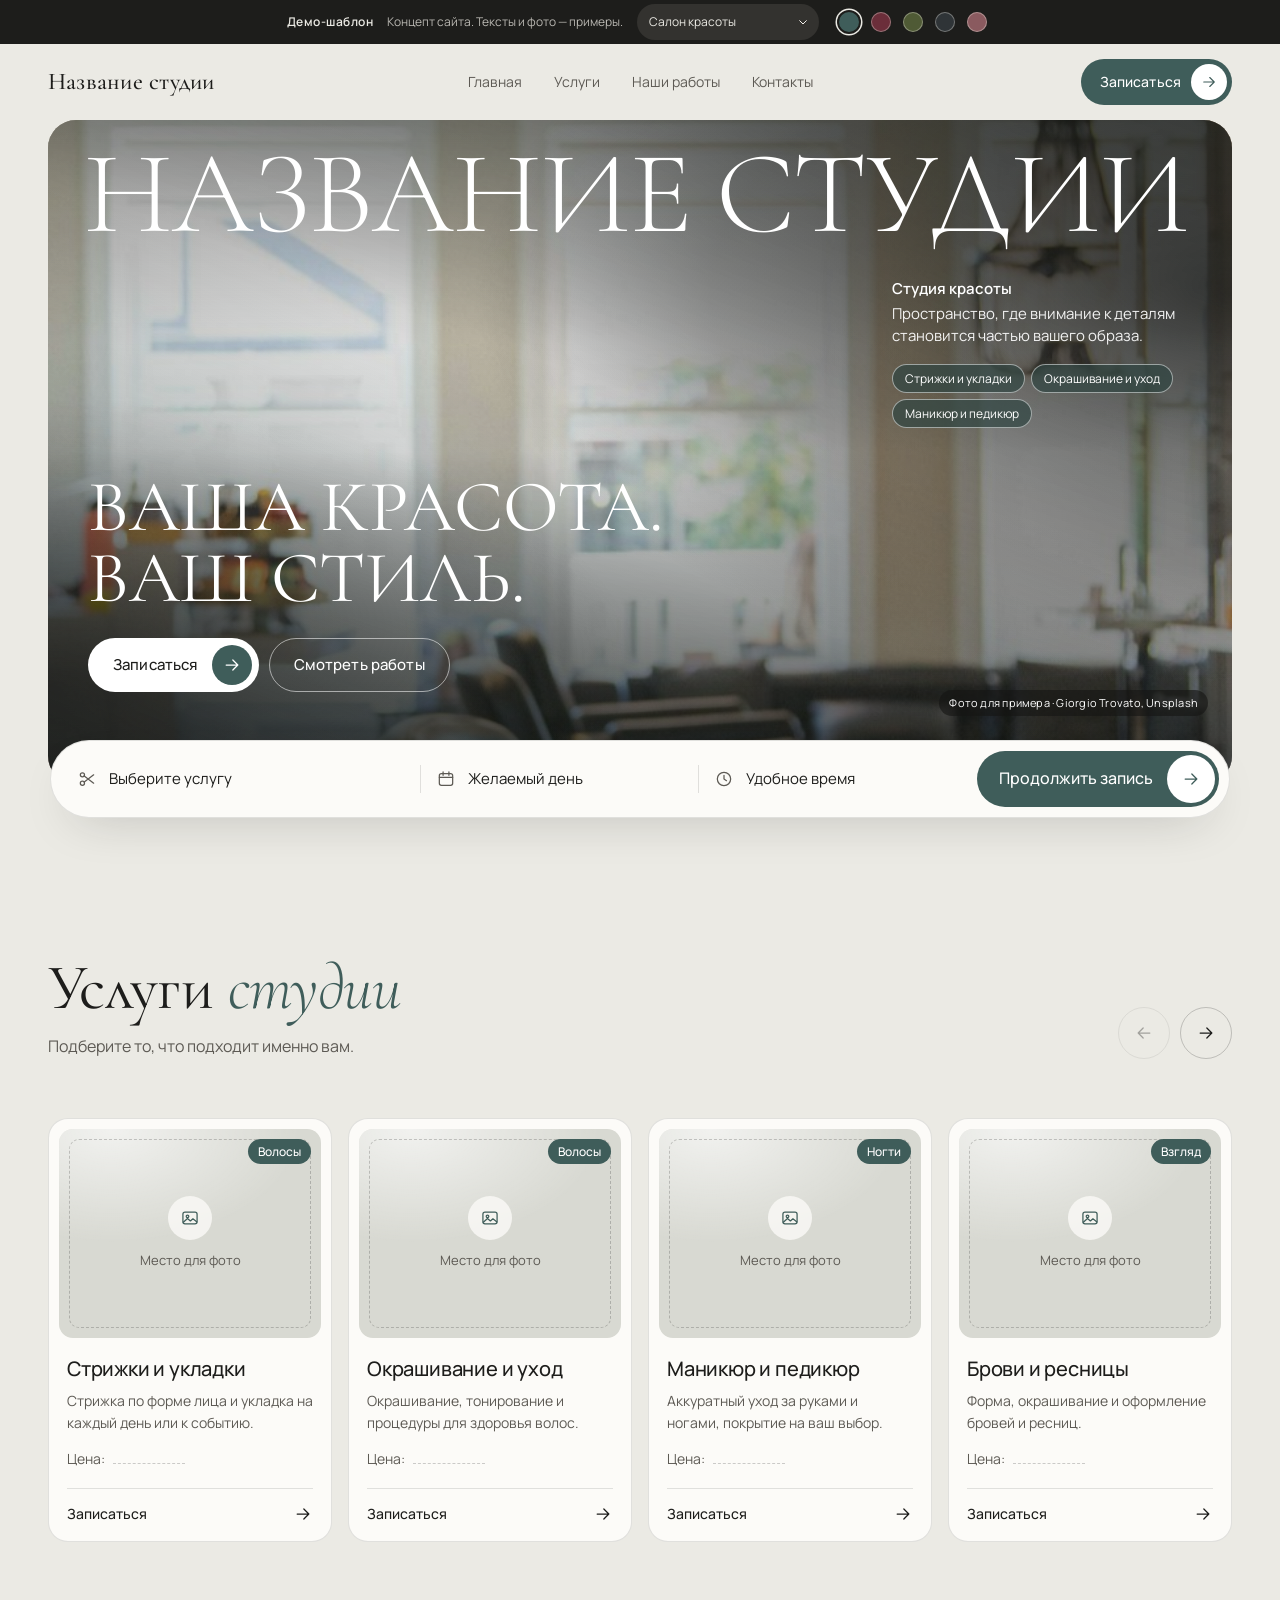
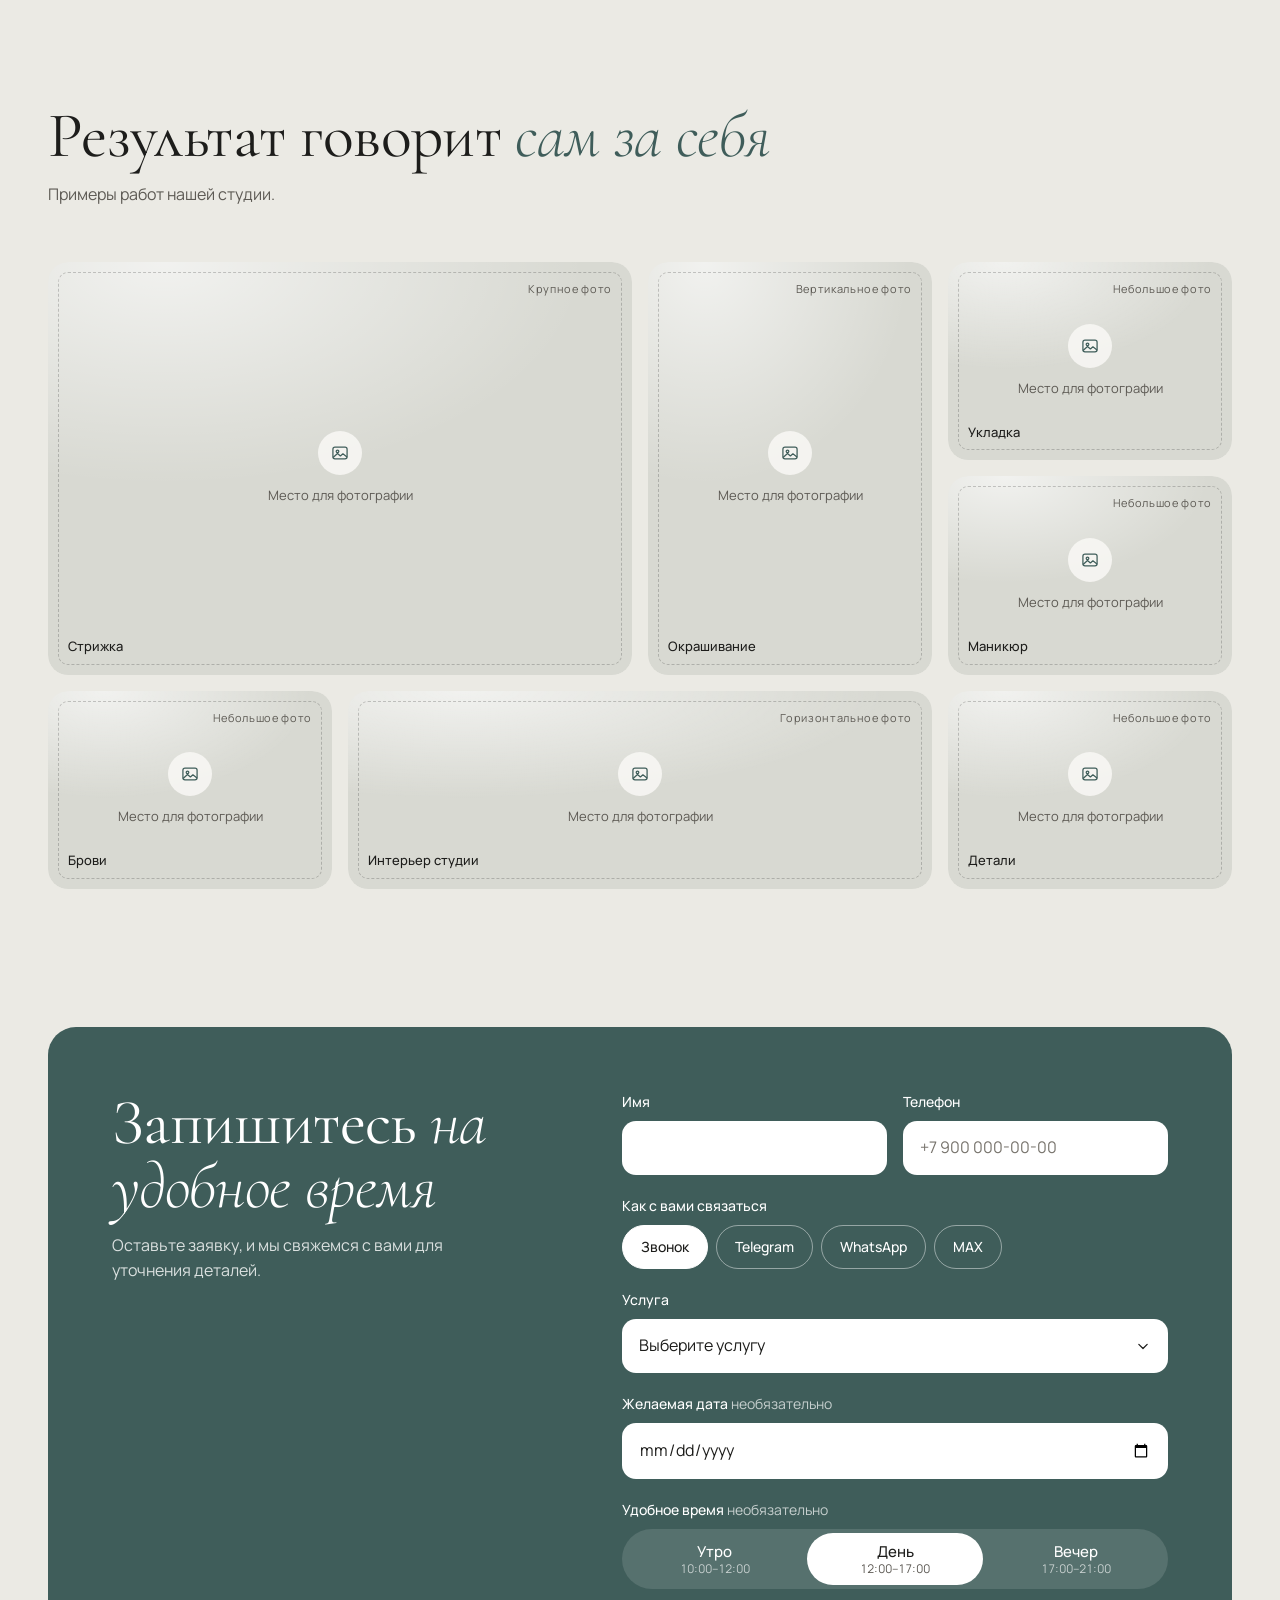
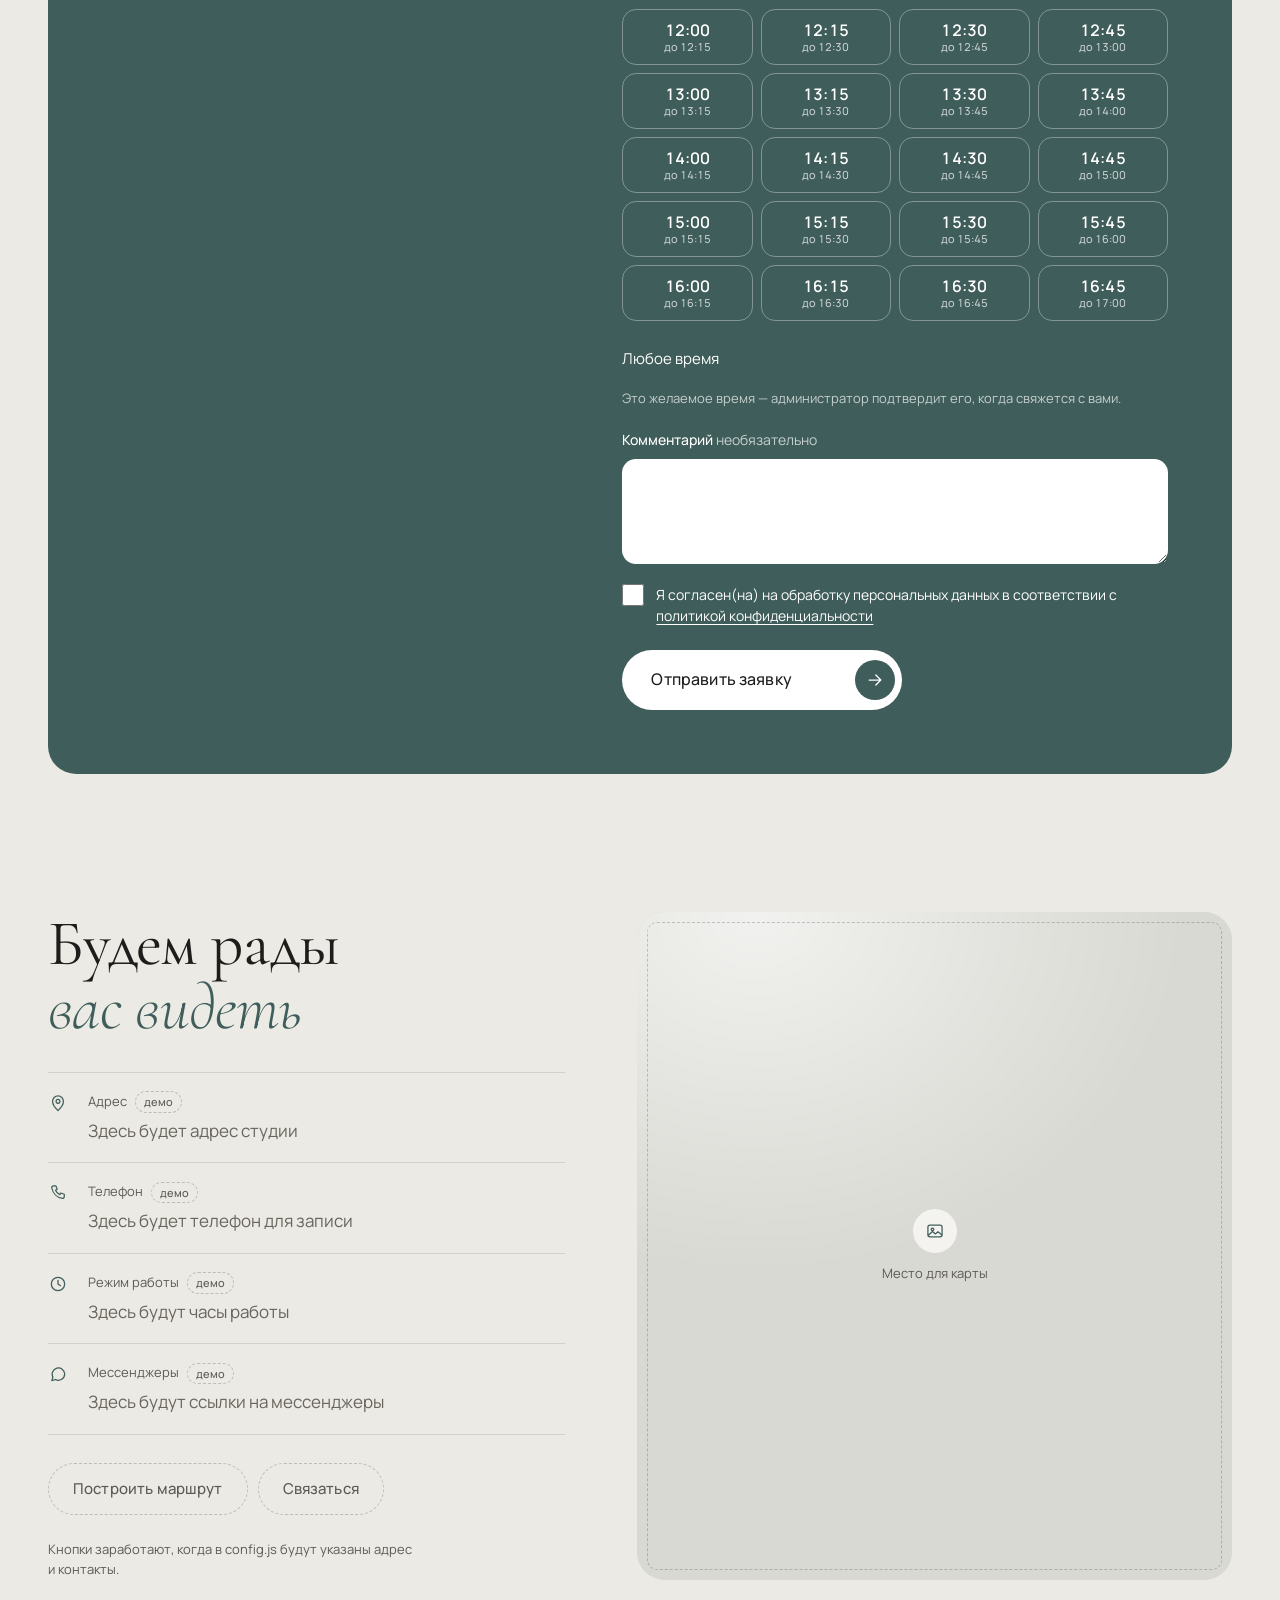
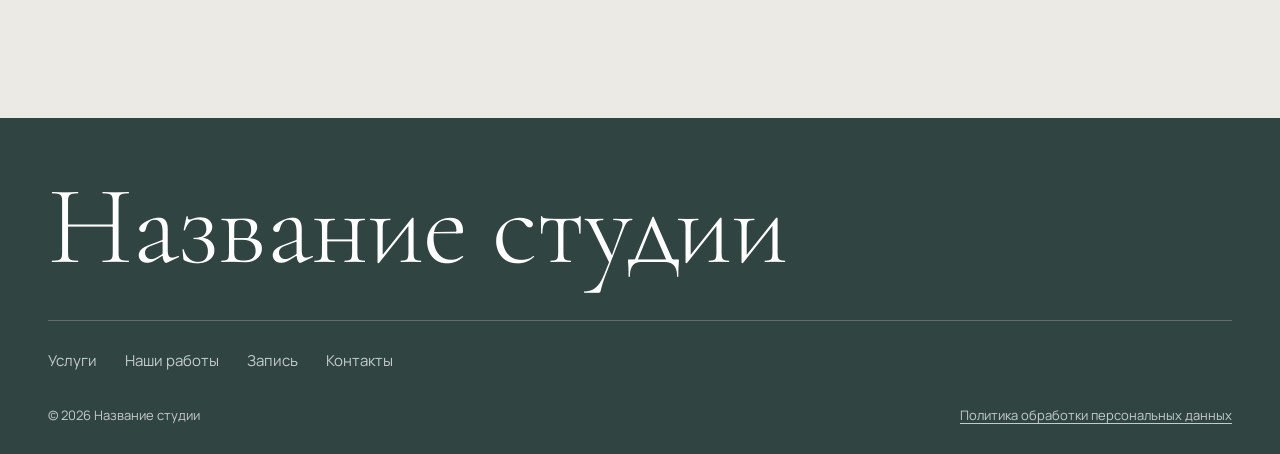
==== commit 1c1a6800: "Fix contact button padding and bump asset version Buttons without the arrow chip ("Build route", "Co" ====
--- a/index.html
+++ b/index.html
@@ -14,8 +14,8 @@
   <link rel="preload" href="assets/fonts/cormorant-garamond-cyrillic.woff2" as="font" type="font/woff2" crossorigin>
   <link rel="preload" href="assets/fonts/manrope-cyrillic.woff2" as="font" type="font/woff2" crossorigin>
   <!-- ?v= — номер версии файлов. При каждом обновлении сайта меняйте его во всех ссылках, чтобы браузеры посетителей сразу взяли новые стили и скрипты. -->
-  <link rel="stylesheet" href="assets/css/fonts.css?v=20261028-4">
-  <link rel="stylesheet" href="assets/css/styles.css?v=20261028-4">
+  <link rel="stylesheet" href="assets/css/fonts.css?v=20261029-1">
+  <link rel="stylesheet" href="assets/css/styles.css?v=20261029-1">
   <script>document.documentElement.classList.add("js", "is-booting");</script>
 </head>
 <body>
@@ -290,8 +290,8 @@
     <button class="round-btn lightbox__close" type="button" data-lightbox-close aria-label="Закрыть просмотр"><svg class="icon"><use href="#i-close"/></svg></button>
   </dialog>
 
-  <script src="assets/js/config.js?v=20261028-4"></script>
-  <script src="assets/js/presets.js?v=20261028-4"></script>
-  <script src="assets/js/main.js?v=20261028-4"></script>
+  <script src="assets/js/config.js?v=20261029-1"></script>
+  <script src="assets/js/presets.js?v=20261029-1"></script>
+  <script src="assets/js/main.js?v=20261029-1"></script>
 </body>
 </html>
--- a/assets/css/styles.css
+++ b/assets/css/styles.css
@@ -1090,6 +1090,8 @@
 }
 
 .contacts__actions { display: flex; flex-wrap: wrap; gap: 10px; margin-top: 28px; }
+/* Кнопки без кружка-стрелки: отступы поровну с двух сторон, иначе текст прижат к правому краю. */
+.contacts__actions .btn { padding: 6px 24px; }
 .btn--outline { padding: 6px 24px; border-color: var(--line-strong); color: var(--ink); }
 .btn--outline:hover { background: var(--ink); color: var(--bg); border-color: var(--ink); }
 .btn[aria-disabled="true"] { background: transparent; color: var(--ink-2); border: 1px dashed var(--line-strong); pointer-events: none; }
